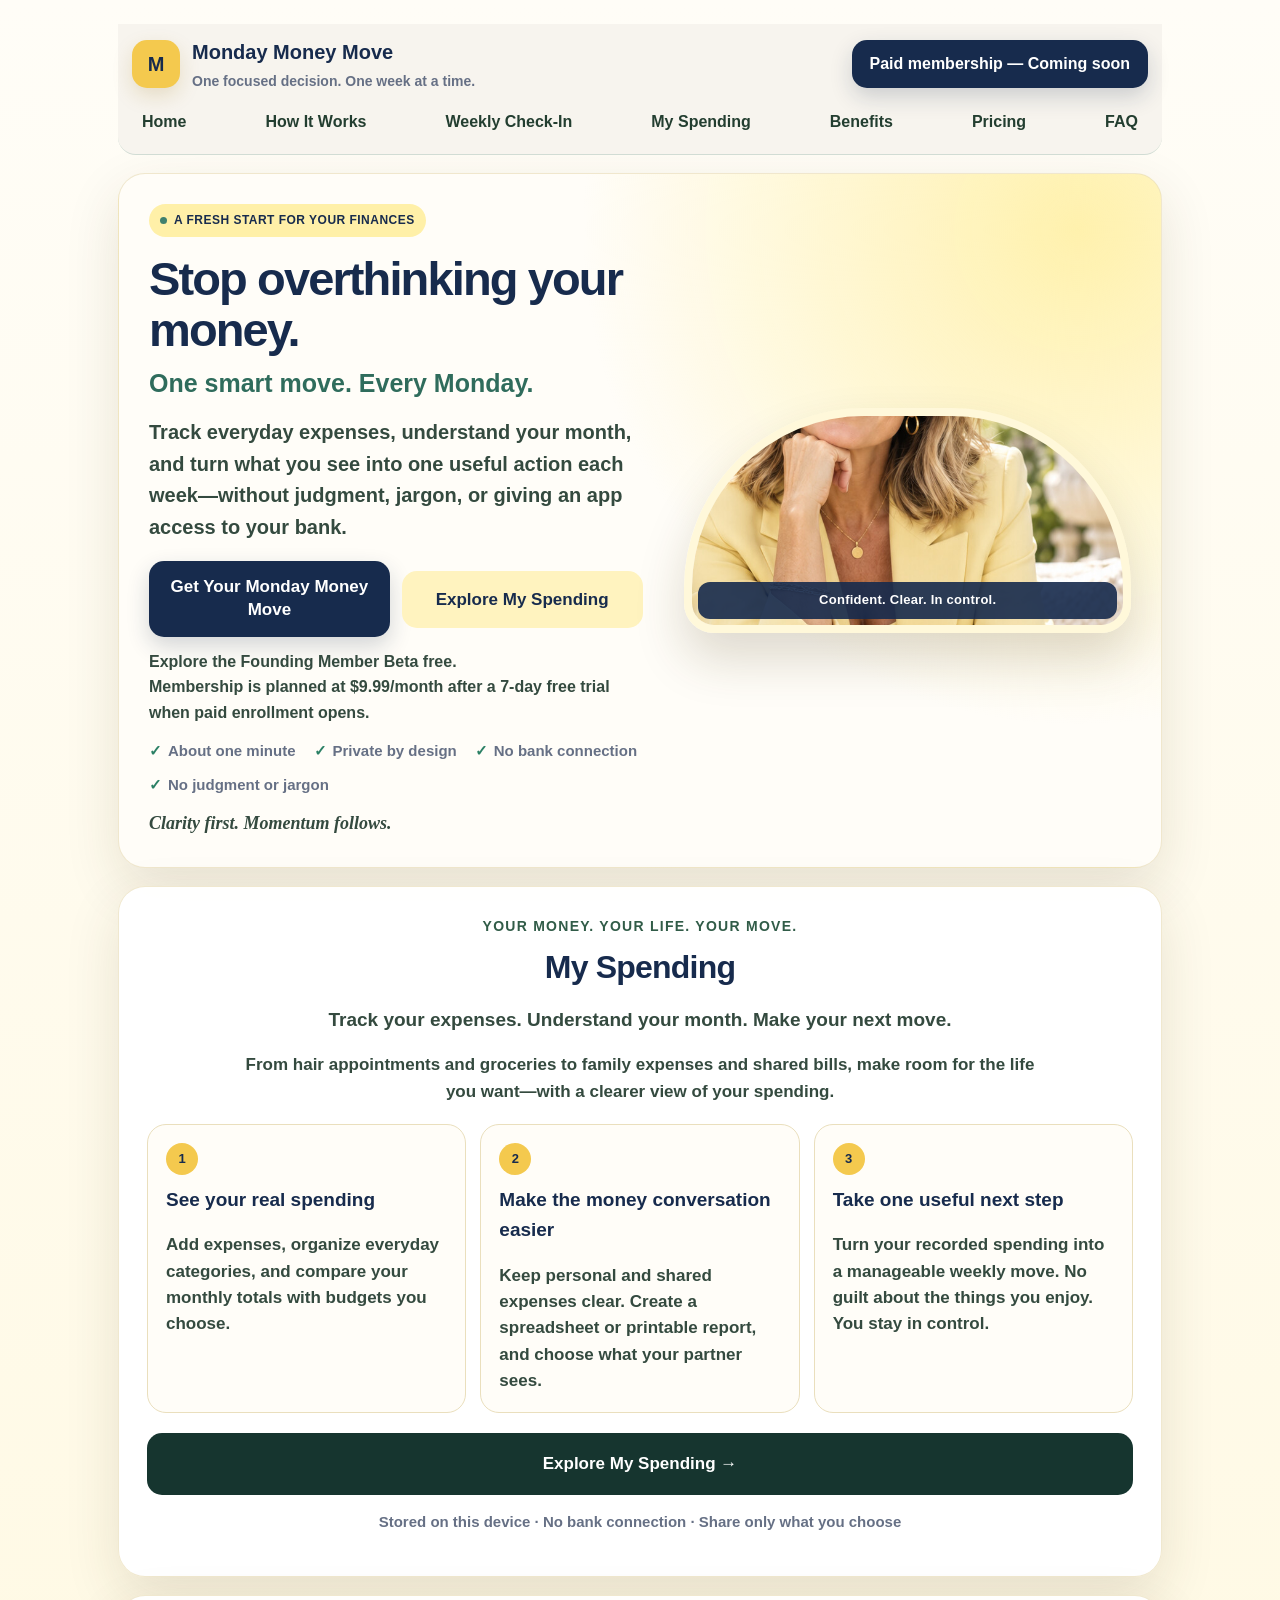
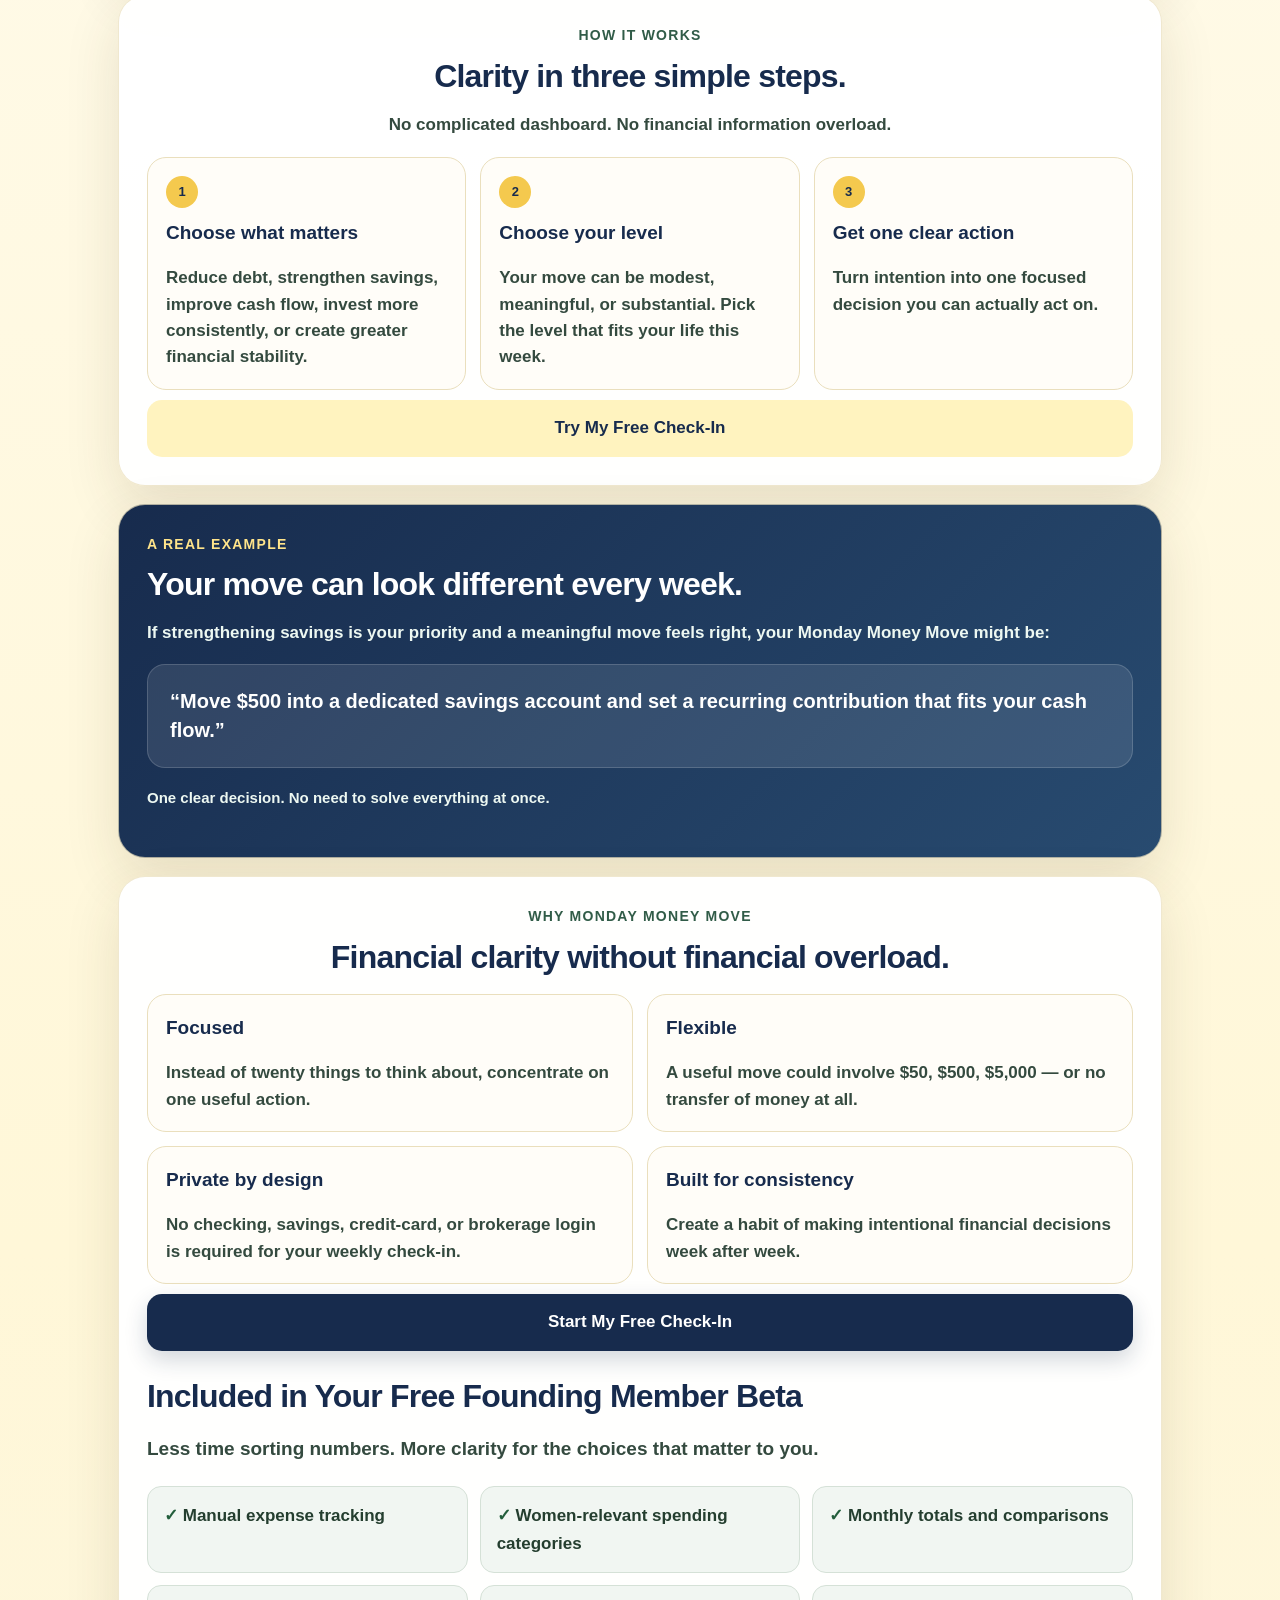
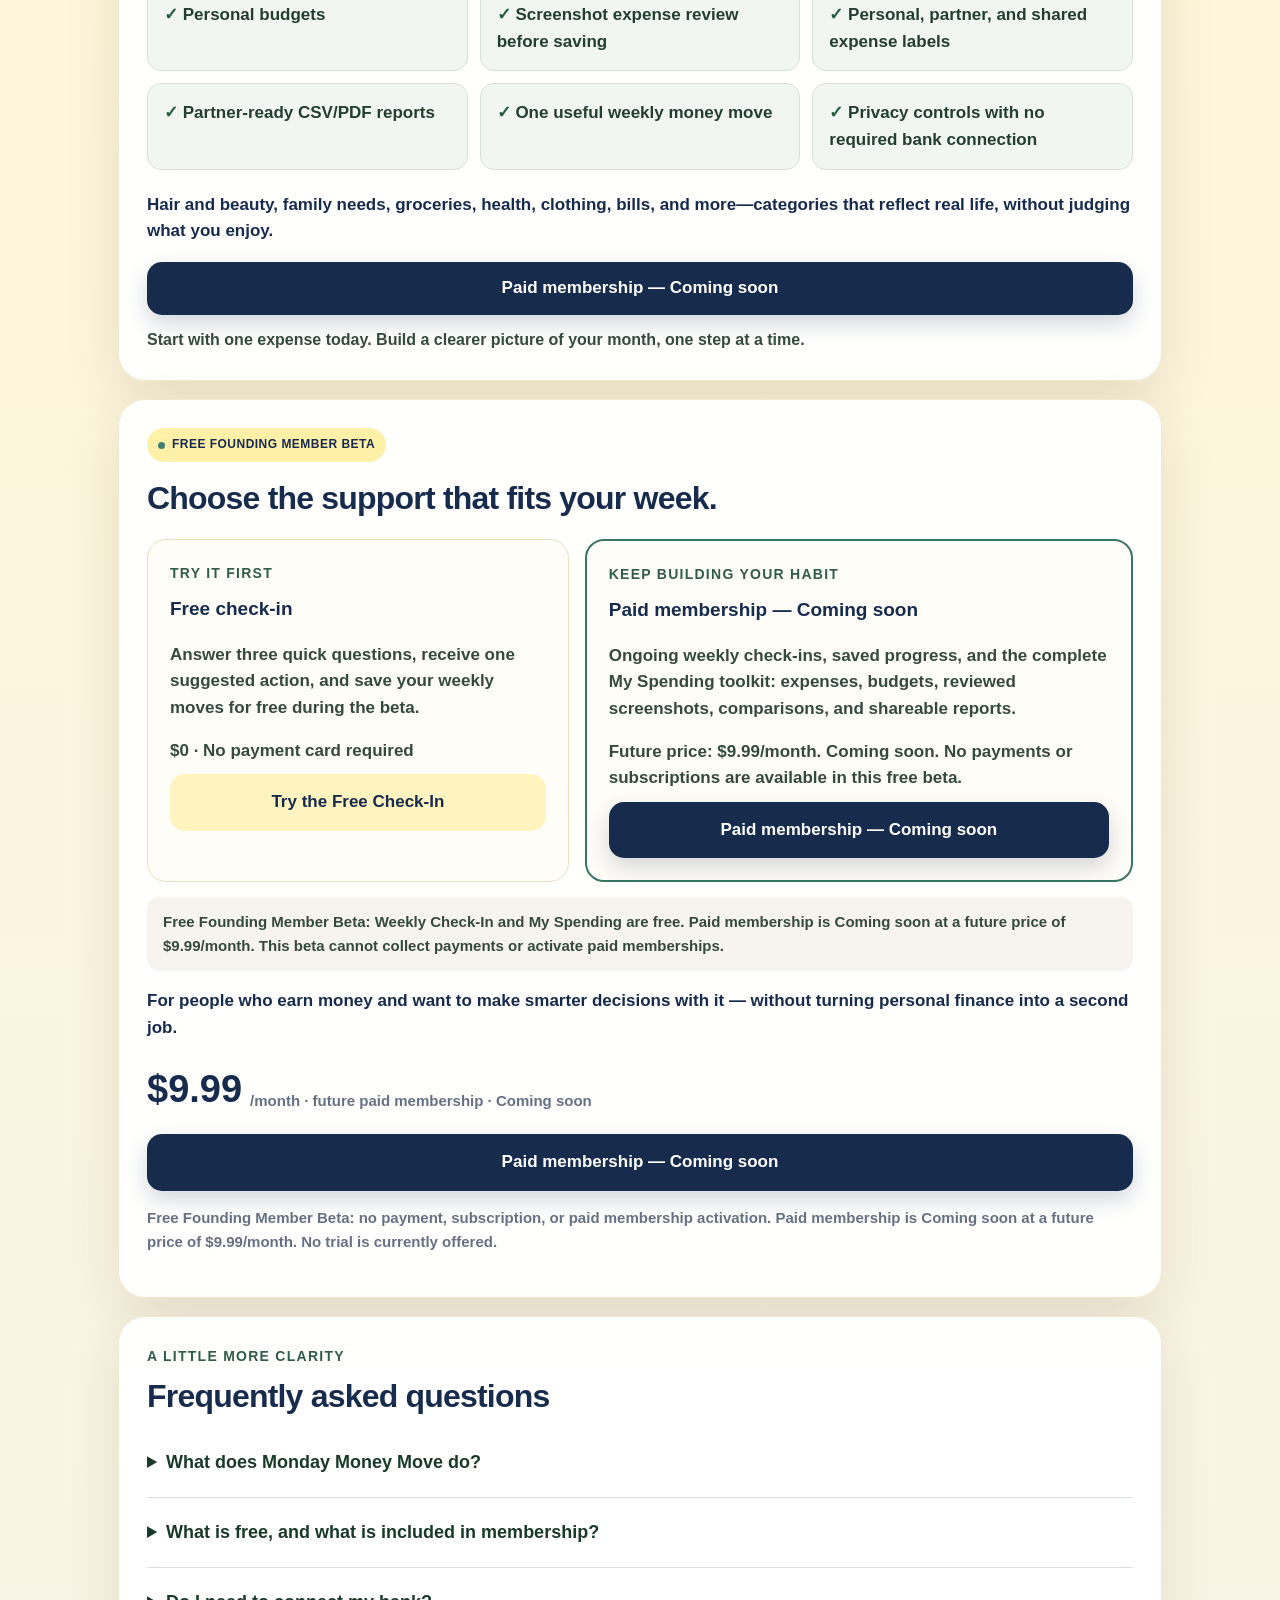
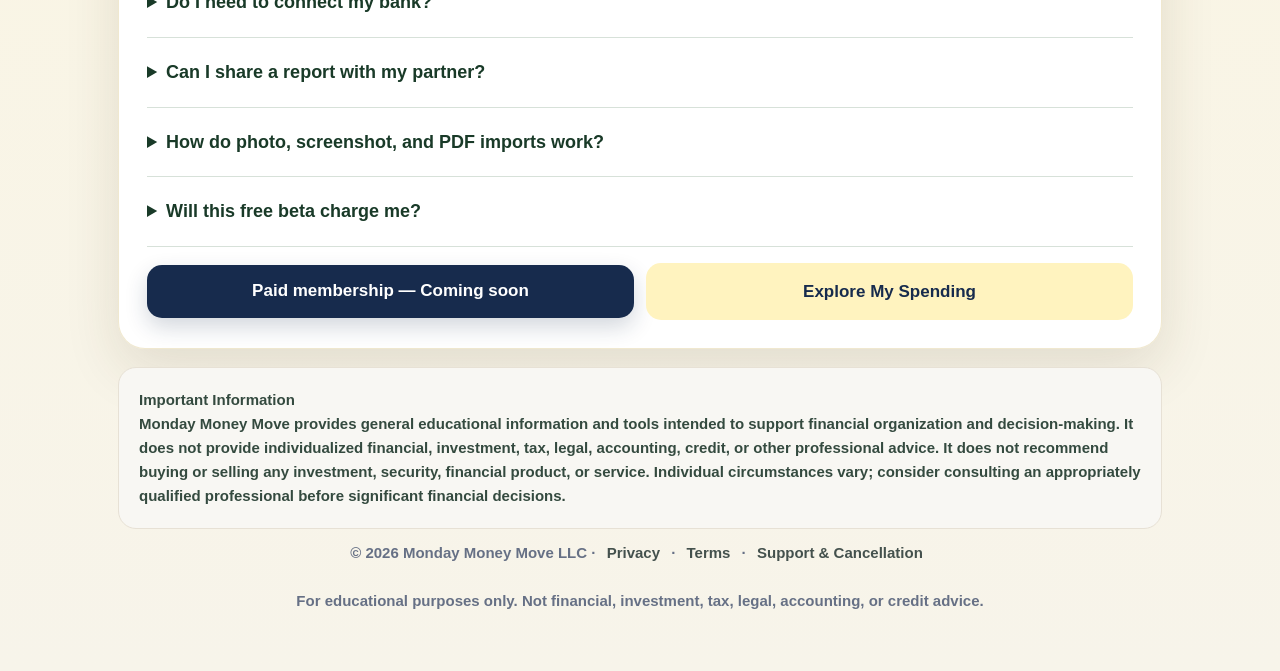
==== index.html @ 3c50a0a4 "Merge woman-led brand with spending toolkit" ====
<!DOCTYPE html>
<html lang="en">
<head>
<meta charset="UTF-8"><meta name="viewport" content="width=device-width,initial-scale=1,viewport-fit=cover"><meta name="theme-color" content="#f4c94e"><meta name="apple-mobile-web-app-capable" content="yes"><meta name="apple-mobile-web-app-title" content="Monday Money Move"><link rel="manifest" href="manifest.webmanifest"><title>Monday Money Move</title>
<style>
:root{--ink:#17211f;--muted:#66706d;--green:#16352f;--mid:#397562;--mint:#dff1e9;--cream:#f7f4ee;--line:#e3e7e4;--gold:#b79b67;--shadow:0 18px 55px rgba(27,48,42,.10)}*{box-sizing:border-box}html{scroll-behavior:smooth}body{font-family:-apple-system,BlinkMacSystemFont,"Segoe UI",Arial,sans-serif;background:linear-gradient(180deg,#faf8f3,#edf5f1);margin:0;color:var(--ink)}.app{max-width:940px;margin:auto;padding:24px 18px 46px}.brand{display:flex;justify-content:space-between;align-items:center;gap:14px;margin:2px 2px 22px}.brand-left{display:flex;align-items:center;gap:12px}.logo{width:48px;height:48px;border-radius:15px;background:var(--green);color:#fff;display:grid;place-items:center;font-weight:850;font-size:20px;box-shadow:0 8px 20px rgba(22,53,47,.2)}.brand strong{font-size:20px}.brand span{display:block;color:var(--muted);font-size:13px;margin-top:2px}.nav{display:flex;gap:18px}.nav a{color:#53615d;text-decoration:none;font-size:13px;font-weight:700}.card{background:rgba(255,255,255,.97);padding:32px;border-radius:27px;margin-bottom:17px;box-shadow:var(--shadow);border:1px solid rgba(255,255,255,.84)}.hero{padding:46px 40px;background:radial-gradient(circle at 96% 0%,var(--mint),transparent 42%),#fff}.hero-grid{display:grid;grid-template-columns:1.25fr .75fr;gap:30px;align-items:center}.badge{display:inline-flex;align-items:center;gap:7px;background:var(--mint);color:var(--green);border-radius:999px;padding:7px 11px;font-size:12px;font-weight:800;letter-spacing:.04em;margin-bottom:17px}.badge:before{content:"";width:7px;height:7px;border-radius:50%;background:#2b8065}h1{font-size:49px;line-height:1.03;letter-spacing:-.04em;margin:0 0 17px}h2{font-size:30px;line-height:1.16;letter-spacing:-.025em;margin:0 0 13px}h3{font-size:19px;margin:0 0 8px}p{line-height:1.58}.lead{font-size:19px;color:#394542;max-width:620px;margin-bottom:24px}.kicker{font-family:Georgia,serif;font-size:18px;font-style:italic;color:#6a655a;margin:12px 0 0}button{width:100%;padding:17px 20px;margin-top:10px;border:none;border-radius:15px;font-size:17px;font-weight:780;cursor:pointer}button:active{transform:scale(.985)}.main{background:var(--green);color:#fff;box-shadow:0 9px 22px rgba(22,53,47,.18)}.secondary{background:#edf3f0;color:var(--green)}.text-btn{background:transparent;color:var(--muted);font-size:14px;padding:10px}.trust{display:flex;flex-wrap:wrap;gap:13px 21px;margin-top:18px;color:var(--muted);font-size:13px}.trust span:before{content:"✓";color:#2b8065;font-weight:900;margin-right:6px}.hero-photo-wrap{margin:0;position:relative}.hero-photo{display:block;width:100%;aspect-ratio:3/2;object-fit:cover;object-position:center;border-radius:24px;box-shadow:0 24px 45px rgba(22,53,47,.20);border:6px solid rgba(255,255,255,.9)}.hero-photo-wrap:after{content:"One clear step together";position:absolute;left:14px;right:14px;bottom:14px;padding:10px 13px;border-radius:12px;background:rgba(22,53,47,.88);color:#fff;font-size:12px;font-weight:800;letter-spacing:.02em;text-align:center}.phone{background:#142d28;border-radius:30px;padding:9px;box-shadow:0 24px 45px rgba(22,53,47,.24);max-width:240px;margin:auto;transform:rotate(2deg)}.phone-screen{background:linear-gradient(180deg,#fbfaf6,#edf5f1);border-radius:23px;padding:20px 15px;min-height:350px}.mini-logo{width:38px;height:38px;background:var(--green);color:white;border-radius:12px;display:grid;place-items:center;font-weight:850;margin-bottom:18px}.mini-title{font-size:20px;font-weight:850;line-height:1.15;margin-bottom:8px}.mini-copy{font-size:12px;color:var(--muted);line-height:1.5}.mini-card{background:white;border-radius:14px;padding:12px;margin-top:14px;box-shadow:0 9px 24px rgba(27,48,42,.08);font-size:12px;font-weight:700;color:var(--green)}.section-title{text-align:center;max-width:650px;margin:0 auto 22px}.section-title p{color:var(--muted);margin-bottom:0}.grid3{display:grid;grid-template-columns:repeat(3,1fr);gap:14px}.grid2{display:grid;grid-template-columns:repeat(2,1fr);gap:14px}.info{background:#f7f8f5;border:1px solid var(--line);border-radius:19px;padding:20px}.num{width:32px;height:32px;border-radius:50%;background:var(--green);color:white;display:grid;place-items:center;font-size:13px;font-weight:850;margin-bottom:14px}.info p{font-size:14px;color:var(--muted);margin-bottom:0}.example{background:linear-gradient(135deg,#16352f,#2f6756);color:white}.example .eyebrow{color:#b9e1d2}.example-quote{background:rgba(255,255,255,.10);border:1px solid rgba(255,255,255,.16);padding:22px;border-radius:18px;font-size:20px;font-weight:760;line-height:1.45;margin-top:16px}.example small{color:#dce8e4}.eyebrow{font-size:13px;text-transform:uppercase;letter-spacing:.09em;color:#477565;font-weight:800;margin-bottom:10px}.progress{height:7px;background:#edf0ee;border-radius:99px;margin:0 0 24px;overflow:hidden}.progress span{display:block;height:100%;background:#4b9279;border-radius:99px;transition:width .25s}.choice{background:#f3f5f3;color:var(--ink);text-align:left;display:flex;justify-content:space-between;align-items:center;border:1px solid transparent}.choice:after{content:"→";font-size:20px;color:#56806f}.choice:hover{background:#ecf4f0;border-color:#d4e4dc}.hidden{display:none!important}.result-box{background:var(--cream);border-left:5px solid #4b9279;padding:21px;border-radius:16px;margin:17px 0}.result-box.done{border-color:#2b8065;background:#eaf6f0}.conversion{background:linear-gradient(180deg,#fff,#f5f8f6);border:1px solid #dbe6e0;border-radius:20px;padding:22px;margin-top:18px}.conversion h3{font-size:22px}.conversion ul{padding-left:20px;color:#47534f;line-height:1.7}.price-row{display:flex;align-items:flex-end;gap:8px;margin:14px 0 5px}.price{font-size:38px;font-weight:850}.period{font-size:15px;font-weight:650;color:var(--muted);padding-bottom:6px}.stats{display:grid;grid-template-columns:repeat(2,1fr);gap:12px;margin:18px 0}.stat{background:#f4f7f5;border:1px solid var(--line);border-radius:16px;padding:17px}.stat b{display:block;font-size:27px;color:var(--green)}.stat span,.small{font-size:13px;color:var(--muted)}.history-item{display:flex;gap:13px;padding:15px 0;border-top:1px solid var(--line)}.history-dot{width:27px;height:27px;flex:0 0 27px;border-radius:50%;display:grid;place-items:center;background:#edf0ee;color:#79817f;font-size:13px;font-weight:800}.history-dot.complete{background:var(--mint);color:var(--green)}.history-copy{font-size:14px;line-height:1.4}.history-copy small{display:block;color:var(--muted);margin-top:4px}.disclaimer{background:#f8f7f3;border:1px solid #e7e1d5;border-radius:18px;padding:20px;color:#5f625f;font-size:12px;line-height:1.6}.footer{text-align:center;color:var(--muted);font-size:12px;padding:12px}.footer a{color:#44514d;text-decoration:none;margin:0 7px}@media(max-width:700px){.app{padding:15px 12px 30px}.card,.hero{padding:24px;border-radius:22px}.hero-grid,.grid3,.grid2{grid-template-columns:1fr}.phone{max-width:215px;margin-top:10px}h1{font-size:38px}.lead{font-size:17px}.trust{display:block}.trust span{display:block;margin-top:7px}.nav{display:none}}
</style><link rel="stylesheet" href="readability.css?v=2"><link rel="stylesheet" href="woman-theme.css?v=1"></head>
<body><div class="app">
<header class="brand"><div class="brand-left"><div class="logo">M</div><div><strong>Monday Money Move</strong><span>One focused decision. One week at a time.</span></div></div><button id="menuToggle" class="menu-toggle" type="button" aria-controls="siteMenu" aria-expanded="false">Menu</button><button class="main nav-cta" onclick="join()">Paid membership — Coming soon</button><nav class="site-nav" id="siteMenu" aria-label="Main navigation"><a href="#home">Home</a><a href="#how">How It Works</a><a href="#quiz" id="weeklyCheckInLink">Weekly Check-In</a><a href="#spending-benefits">My Spending</a><a href="#why">Benefits</a><a href="#membership">Pricing</a><a href="#faq">FAQ</a></nav></header>
<section class="card hero" id="home"><div class="hero-grid"><div><div class="badge">A FRESH START FOR YOUR FINANCES</div><h1>Stop overthinking your money.</h1><p class="hero-promise">One smart move. Every Monday.</p><p class="lead">Track everyday expenses, understand your month, and turn what you see into one useful action each week—without judgment, jargon, or giving an app access to your bank.</p><div class="cta-row"><button class="main" onclick="startCheckIn()">Get Your Monday Money Move</button><a class="cta-link secondary" href="spending.html">Explore My Spending</a></div><p class="free-note"><strong>Explore the Founding Member Beta free.</strong><br>Membership is planned at $9.99/month after a 7-day free trial when paid enrollment opens.</p><div class="trust"><span>About one minute</span><span>Private by design</span><span>No bank connection</span><span>No judgment or jargon</span></div><p class="kicker">Clarity first. Momentum follows.</p></div><figure class="hero-photo-wrap"><img class="hero-photo" src="brand/monday-money-move-hero-woman.jpg?v=1" alt="A confident woman enjoying a calm Monday morning outdoors" width="700" height="1000" fetchpriority="high"></figure></div></section>
<section class="card" id="spending-benefits"><div class="section-title"><div class="eyebrow">Your money. Your life. Your move.</div><h2>My Spending</h2><p class="benefit-intro"><strong>Track your expenses. Understand your month. Make your next move.</strong></p><p>From hair appointments and groceries to family expenses and shared bills, make room for the life you want—with a clearer view of your spending.</p></div><div class="grid3"><div class="info"><div class="num">1</div><h3>See your real spending</h3><p>Add expenses, organize everyday categories, and compare your monthly totals with budgets you choose.</p></div><div class="info"><div class="num">2</div><h3>Make the money conversation easier</h3><p>Keep personal and shared expenses clear. Create a spreadsheet or printable report, and choose what your partner sees.</p></div><div class="info"><div class="num">3</div><h3>Take one useful next step</h3><p>Turn your recorded spending into a manageable weekly move. No guilt about the things you enjoy. You stay in control.</p></div></div><a href="spending.html" style="display:block;text-align:center;background:#16352f;color:white;padding:17px 20px;border-radius:15px;font-size:17px;font-weight:780;text-decoration:none;margin-top:20px">Explore My Spending →</a><p class="small" style="text-align:center">Stored on this device · No bank connection · Share only what you choose</p></section>
<section class="card" id="how"><div class="section-title"><div class="eyebrow">How it works</div><h2>Clarity in three simple steps.</h2><p>No complicated dashboard. No financial information overload.</p></div><div class="grid3"><div class="info"><div class="num">1</div><h3>Choose what matters</h3><p>Reduce debt, strengthen savings, improve cash flow, invest more consistently, or create greater financial stability.</p></div><div class="info"><div class="num">2</div><h3>Choose your level</h3><p>Your move can be modest, meaningful, or substantial. Pick the level that fits your life this week.</p></div><div class="info"><div class="num">3</div><h3>Get one clear action</h3><p>Turn intention into one focused decision you can actually act on.</p></div></div><button class="secondary" onclick="startCheckIn()">Try My Free Check-In</button></section>
<section class="card example"><div class="eyebrow">A real example</div><h2>Your move can look different every week.</h2><p>If strengthening savings is your priority and a meaningful move feels right, your Monday Money Move might be:</p><div class="example-quote">“Move $500 into a dedicated savings account and set a recurring contribution that fits your cash flow.”</div><p><small>One clear decision. No need to solve everything at once.</small></p></section>
<section class="card" id="why"><div class="section-title"><div class="eyebrow">Why Monday Money Move</div><h2>Financial clarity without financial overload.</h2></div><div class="grid2"><div class="info"><h3>Focused</h3><p>Instead of twenty things to think about, concentrate on one useful action.</p></div><div class="info"><h3>Flexible</h3><p>A useful move could involve $50, $500, $5,000 — or no transfer of money at all.</p></div><div class="info"><h3>Private by design</h3><p>No checking, savings, credit-card, or brokerage login is required for your weekly check-in.</p></div><div class="info"><h3>Built for consistency</h3><p>Create a habit of making intentional financial decisions week after week.</p></div></div><button class="main" onclick="startCheckIn()">Start My Free Check-In</button><h2 style="margin-top:26px">Included in Your Free Founding Member Beta</h2><p class="benefit-intro">Less time sorting numbers. More clarity for the choices that matter to you.</p><ul class="feature-list"><li>Manual expense tracking</li><li>Women-relevant spending categories</li><li>Monthly totals and comparisons</li><li>Personal budgets</li><li>Screenshot expense review before saving</li><li>Personal, partner, and shared expense labels</li><li>Partner-ready CSV/PDF reports</li><li>One useful weekly money move</li><li>Privacy controls with no required bank connection</li></ul><p>Hair and beauty, family needs, groceries, health, clothing, bills, and more—categories that reflect real life, without judging what you enjoy.</p><div class="cta-row"><button class="main" onclick="join()">Paid membership — Coming soon</button></div><p class="free-note">Start with one expense today. Build a clearer picture of your month, one step at a time.</p></section>
<section id="activeMove" class="card hidden"><div class="eyebrow">This week’s move</div><h2 id="activeTitle">Your next step</h2><div class="result-box" id="activeBox"><p id="activeText" style="margin:0;font-size:18px;font-weight:680"></p></div><button class="main" id="completeButton" onclick="markComplete()">Mark This Move Complete</button><button class="text-btn" onclick="startCheckIn()">Choose a Different Move</button></section>
<section id="quiz" class="card hidden"><div class="progress"><span id="progressBar" style="width:33%"></span></div><div class="eyebrow" id="stepLabel">Step 1 of 3</div><div id="stepGoal"><h2>What would make the biggest difference right now?</h2><button class="choice" onclick="chooseGoal('debt')">Reduce high-interest debt</button><button class="choice" onclick="chooseGoal('save')">Strengthen my savings</button><button class="choice" onclick="chooseGoal('spend')">Improve my cash flow</button><button class="choice" onclick="chooseGoal('invest')">Invest more consistently</button></div><div id="stepPace" class="hidden"><h2>What level of move feels right this week?</h2><button class="choice" onclick="choosePace('small')">A simple move — up to $100</button><button class="choice" onclick="choosePace('medium')">A meaningful move — $100–$500</button><button class="choice" onclick="choosePace('large')">A stronger move — $500–$2,500</button><button class="choice" onclick="choosePace('xlarge')">A significant move — $2,500+</button></div><div id="stepStyle" class="hidden"><h2>What kind of action would help most?</h2><button class="choice" onclick="finishCheckIn('automatic')">Set it up automatically</button><button class="choice" onclick="finishCheckIn('once')">Take one action today</button><button class="choice" onclick="finishCheckIn('review')">Review and make a decision</button></div></section>
<section id="result" class="card hidden"><div class="eyebrow">Your Monday Money Move</div><h2>One focused action for this week</h2><div class="result-box"><p id="move" style="margin:0;font-size:18px;font-weight:680"></p></div><button class="secondary" onclick="saveMove()">Save My Move</button><div class="conversion"><div class="badge">CONTINUE EVERY MONDAY</div><h3>Keep your momentum going.</h3><p>Paid membership — Coming soon to save your weekly moves, track progress, and return for a fresh focused check-in each week.</p><ul><li>Weekly Monday Money Move check-ins</li><li>Saved move history and progress</li><li>Founding Member access as new features are added</li></ul><div class="price-row"><span class="price">$9.99</span><span class="period">/month · future paid membership · Coming soon</span></div><button class="main" onclick="join()">Paid membership — Coming soon</button><p class="small">Free Founding Member Beta: no payment, subscription, or paid membership activation. Paid membership is Coming soon at a future price of $9.99/month. No trial is currently offered.</p></div><p class="small">Your choices and progress stay on this device.</p></section>
<section id="progressCard" class="card"><div class="eyebrow">Your progress</div><h2>Smart moves build momentum</h2><div class="stats"><div class="stat"><b id="completedCount">0</b><span>moves completed</span></div><div class="stat"><b id="weekCount">0</b><span>weekly moves saved</span></div></div><div id="history"><p class="small">Your completed moves will appear here.</p></div></section>
<section class="card" id="membership"><div class="badge">FREE FOUNDING MEMBER BETA</div><h2>Choose the support that fits your week.</h2><div class="compare-grid"><div class="info"><div class="eyebrow">Try it first</div><h3>Free check-in</h3><p>Answer three quick questions, receive one suggested action, and save your weekly moves for free during the beta.</p><p><strong>$0 · No payment card required</strong></p><button class="secondary" onclick="startFreeCheckIn()">Try the Free Check-In</button></div><div class="info paid-plan"><div class="eyebrow">Keep building your habit</div><h3>Paid membership — Coming soon</h3><p>Ongoing weekly check-ins, saved progress, and the complete My Spending toolkit: expenses, budgets, reviewed screenshots, comparisons, and shareable reports.</p><p><strong>Future price: $9.99/month.</strong> Coming soon. No payments or subscriptions are available in this free beta.</p><button class="main" onclick="join()">Paid membership — Coming soon</button></div></div><p class="plan-note">Free Founding Member Beta: Weekly Check-In and My Spending are free. Paid membership is Coming soon at a future price of $9.99/month. This beta cannot collect payments or activate paid memberships.</p><p>For people who earn money and want to make smarter decisions with it — without turning personal finance into a second job.</p><div class="price-row"><span class="price">$9.99</span><span class="period">/month · future paid membership · Coming soon</span></div><button class="main" onclick="join()">Paid membership — Coming soon</button><p class="small" id="membershipStatus">Free Founding Member Beta: no payment, subscription, or paid membership activation. Paid membership is Coming soon at a future price of $9.99/month. No trial is currently offered.</p></section>
<section class="card" id="faq"><div class="eyebrow">A little more clarity</div><h2>Frequently asked questions</h2><details class="faq-item"><summary>What does Monday Money Move do?</summary><p>It helps you organize recorded expenses, see monthly totals, choose budgets, and focus on one useful money move each week.</p></details><details class="faq-item"><summary>What is free, and what is included in membership?</summary><p>The free Founding Member Beta includes weekly check-ins, saved moves, and all My Spending tools. Paid membership is Coming soon at a future price of $9.99/month. No payment card or subscription is required for this beta.</p></details><details class="faq-item"><summary>Do I need to connect my bank?</summary><p>No. Enter expenses yourself or review a transaction screenshot before saving. Records stay in this browser on this device. Choose which expenses and details to include in an exported report.</p></details><details class="faq-item"><summary>Can I share a report with my partner?</summary><p>Yes. Label expenses Mine, Partner’s, or Shared. Select a summary or detailed report, then download a CSV spreadsheet or use Print / Save as PDF. Nothing is sent to your partner automatically.</p></details><details class="faq-item"><summary>How do photo, screenshot, and PDF imports work?</summary><p>Import a JPG, PNG, or HEIC photo or screenshot, or a PDF of your transaction list, with personal and card details hidden. Files can be up to 20 MB, and PDFs can contain up to 20 pages. Files are processed locally in your browser on your device, not uploaded to a cloud service. Review and correct detected transactions before selecting Approve and Save; unclear lines and credits are not imported automatically.</p></details><details class="faq-item"><summary>Will this free beta charge me?</summary><p>No. The free Founding Member Beta cannot collect payments, start subscriptions, or activate paid memberships. Paid membership is Coming soon at a future price of $9.99/month. There is no paid trial to cancel in this beta.</p></details><div class="cta-row"><button class="main" onclick="join()">Paid membership — Coming soon</button><a class="cta-link secondary" href="spending.html">Explore My Spending</a></div></section>
<section class="disclaimer"><strong>Important Information</strong><br>Monday Money Move provides general educational information and tools intended to support financial organization and decision-making. It does not provide individualized financial, investment, tax, legal, accounting, credit, or other professional advice. It does not recommend buying or selling any investment, security, financial product, or service. Individual circumstances vary; consider consulting an appropriately qualified professional before significant financial decisions.</section>
<footer class="footer">© 2026 Monday Money Move LLC · <a href="privacy.html">Privacy</a> · <a href="terms.html">Terms</a> · <a href="support.html">Support &amp; Cancellation</a><br><br>For educational purposes only. Not financial, investment, tax, legal, accounting, or credit advice.</footer>
</div>
<script>
let selections={goal:'',pace:'',style:''};
const moveLibrary={debt:{small:{automatic:'Schedule an extra payment of up to $100 toward your highest-interest balance.',once:'Make one additional payment of up to $100 toward your highest-interest balance.',review:'List your balances by interest rate and identify the one that deserves priority first.'},medium:{automatic:'Schedule an additional payment between $100 and $500 toward your highest-interest balance.',once:'Make an extra payment between $100 and $500 toward your highest-interest balance.',review:'Review your payoff timeline and choose a meaningful extra payment between $100 and $500.'},large:{automatic:'Increase your scheduled debt payment by an amount between $500 and $2,500 that fits your cash flow.',once:'Direct $500–$2,500 toward your highest-interest balance if that amount fits your financial plan.',review:'Compare payoff dates using an additional $500–$2,500 payment, then choose the amount that fits your priorities.'},xlarge:{automatic:'Schedule a significant principal payment of $2,500+ only after confirming it fits your liquidity needs.',once:'Consider directing $2,500+ toward high-interest debt after reviewing cash reserves and near-term obligations.',review:'Review liquidity, interest rates, taxes, and upcoming obligations before making a debt payment of $2,500 or more.'}},save:{small:{automatic:'Set an automatic savings transfer of up to $100 after your next payday.',once:'Move up to $100 into a dedicated savings account today.',review:'Choose a repeatable savings amount up to $100 that feels easy to maintain.'},medium:{automatic:'Set an automatic savings transfer between $100 and $500 on payday.',once:'Move $100–$500 into a dedicated savings or emergency reserve.',review:'Review your cash flow and choose a repeatable $100–$500 savings contribution.'},large:{automatic:'Schedule a recurring savings contribution between $500 and $2,500 that fits your monthly cash flow.',once:'Move $500–$2,500 into the savings goal that matters most right now.',review:'Set a clear savings target and decide how a $500–$2,500 contribution fits your broader plan.'},xlarge:{automatic:'Create a planned transfer of $2,500+ only after confirming your near-term liquidity needs.',once:'Allocate $2,500+ toward an important cash reserve or savings goal after reviewing upcoming obligations.',review:'Review liquidity, taxes, major purchases, and emergency reserves before moving $2,500 or more.'}},spend:{small:{automatic:'Set one spending alert or limit that protects up to $100 this week.',once:'Skip or renegotiate one discretionary expense worth up to $100.',review:'Review one recurring charge or spending category and decide whether it still deserves your money.'},medium:{automatic:'Set a spending limit that redirects $100–$500 toward a higher priority.',once:'Cancel, renegotiate, or postpone one expense worth $100–$500.',review:'Review your largest discretionary categories and identify $100–$500 you would rather direct elsewhere.'},large:{automatic:'Automate bills, savings, and investing first so $500–$2,500 stays aligned with your priorities.',once:'Pause one planned $500–$2,500 purchase for 72 hours before deciding.',review:'Review your three largest nonessential expenses and decide whether one should be reduced, delayed, or eliminated.'},xlarge:{automatic:'Create a rule for significant purchases so $2,500+ decisions include a deliberate review period.',once:'Pause a planned purchase of $2,500+ until you have compared it with your other financial priorities.',review:'Review the opportunity cost, cash-flow impact, and alternatives before committing $2,500 or more to a discretionary purchase.'}},invest:{small:{automatic:'Schedule a recurring investment contribution of up to $100 on a cadence that fits your budget.',once:'Make one planned investment contribution of up to $100 without trying to time the market.',review:'Review your allocation and choose a consistent contribution up to $100.'},medium:{automatic:'Schedule a recurring investment contribution between $100 and $500.',once:'Invest a planned $100–$500 amount according to your existing strategy.',review:'Review diversification, fees, and risk before setting your next $100–$500 contribution.'},large:{automatic:'Schedule a recurring investment contribution between $500 and $2,500 that fits your long-term plan.',once:'Invest a planned $500–$2,500 amount in line with your existing allocation and risk tolerance.',review:'Review diversification, liquidity, fees, and risk before committing $500–$2,500.'},xlarge:{automatic:'Plan a $2,500+ investment contribution only within a broader allocation and liquidity strategy.',once:'Before investing $2,500+, confirm the amount fits your cash reserves, time horizon, diversification, and risk tolerance.',review:'Review allocation, concentration, taxes, liquidity, fees, and risk before making an investment decision of $2,500 or more.'}}};
function isMember(){return false}function activateMembership(){}function startCheckIn(options={}){const d=getData();selections={goal:'',pace:'',style:''};showOnlyStep('stepGoal',1);document.getElementById('quiz').classList.remove('hidden');document.getElementById('result').classList.add('hidden');document.getElementById('quiz').scrollIntoView({behavior:'smooth'})}function startFreeCheckIn(){startCheckIn({free:true})}function showOnlyStep(id,n){['stepGoal','stepPace','stepStyle'].forEach(x=>document.getElementById(x).classList.toggle('hidden',x!==id));document.getElementById('stepLabel').innerText='Step '+n+' of 3';document.getElementById('progressBar').style.width=(n*33.34)+'%'}function chooseGoal(v){selections.goal=v;showOnlyStep('stepPace',2)}function choosePace(v){selections.pace=v;showOnlyStep('stepStyle',3)}function finishCheckIn(v){selections.style=v;document.getElementById('move').innerText=moveLibrary[selections.goal][selections.pace][v];document.getElementById('quiz').classList.add('hidden');document.getElementById('result').classList.remove('hidden');document.getElementById('result').scrollIntoView({behavior:'smooth'})}function getData(){try{return JSON.parse(localStorage.getItem('mmmData'))||{current:null,history:[]}}catch(e){return{current:null,history:[]}}}function setData(d){localStorage.setItem('mmmData',JSON.stringify(d));render()}function saveMove(){const d=getData();const item={id:Date.now(),date:new Date().toLocaleDateString(),text:moveLibrary[selections.goal][selections.pace][selections.style],complete:false};d.current=item;d.history.unshift(item);setData(d);document.getElementById('result').classList.add('hidden');document.getElementById('activeMove').scrollIntoView({behavior:'smooth'})}function markComplete(){const d=getData();if(!d.current)return;d.current.complete=true;const i=d.history.findIndex(x=>x.id===d.current.id);if(i>-1)d.history[i].complete=true;setData(d)}function render(){const d=getData(),a=d.current,member=isMember();document.querySelectorAll('button[onclick="join()"]') .forEach(b=>{b.disabled=false;b.innerText='Paid membership — Coming soon'});const conversion=document.querySelector('.conversion');if(conversion)conversion.classList.toggle('hidden',member);const badge=document.getElementById('membership').querySelector('.badge');badge.innerText='FREE FOUNDING MEMBER BETA';const status=document.getElementById('membershipStatus');if(status&&member)status.innerText='Your Founding Member access is active on this device.';document.getElementById('activeMove').classList.toggle('hidden',!a);if(a){document.getElementById('activeText').innerText=a.text;document.getElementById('activeTitle').innerText=a.complete?'Completed this week':'Your next step';document.getElementById('activeBox').classList.toggle('done',a.complete);document.getElementById('completeButton').classList.toggle('hidden',a.complete);document.getElementById('startButton').innerText='Do a New Weekly Check-In'}document.getElementById('completedCount').innerText=d.history.filter(x=>x.complete).length;document.getElementById('weekCount').innerText=d.history.length;const h=document.getElementById('history');if(!d.history.length){h.innerHTML='<p class="small">Your completed moves will appear here.</p>'}else{h.innerHTML=d.history.map(x=>'<div class="history-item"><div class="history-dot '+(x.complete?'complete':'')+'">'+(x.complete?'✓':'•')+'</div><div class="history-copy">'+x.text+'<small>'+x.date+' · '+(x.complete?'Completed':'In progress')+'</small></div></div>').join('')}}function join(){document.getElementById('previewSignup').showModal()}activateMembership();render();if('serviceWorker' in navigator){window.addEventListener('load',()=>navigator.serviceWorker.register('./service-worker.js'))}
</script><dialog id="previewSignup" aria-labelledby="previewSignupTitle"><h2 id="previewSignupTitle">Paid membership — Coming soon</h2><p>Future price: $9.99/month. Paid membership is Coming soon.</p><p>You’re using the free Founding Member Beta. Weekly Check-In and My Spending are free. No subscription will start, no payment will be taken, and no paid membership will be activated.</p><a class="cta-link" href="spending.html">Explore My Spending</a><button id="closePreviewSignup" class="secondary">Keep browsing</button></dialog><script src="conversion-preview.js?v=free-beta-1" defer></script></body></html>
---- readability.css ----
/* Shared readability refinements. Existing colors, assets and page functions remain. */
:root{--muted:#3d5048;--ink:#172b23}body{font-size:17px;font-weight:550;line-height:1.6}p,li{font-weight:550}h1,h2,h3{font-weight:850}a{font-weight:750}button,.button{font-weight:800;line-height:1.35}button,a,input,select,summary{touch-action:manipulation}a:focus-visible,button:focus-visible,summary:focus-visible{outline:3px solid #8b682c;outline-offset:4px}.small,small,.meta,.trust,.footer,.disclaimer,.history-copy,.stat span{font-size:15px;font-weight:550}.info p,.section-title p,.lead,.conversion p,.conversion li,.muted,.kicker{color:#344a3f;font-weight:600}.info p{font-size:17px;line-height:1.55}.eyebrow{color:#315c48;font-size:14px}.example p,.example small,.move p,.move small{color:#edf8f2}.disclaimer{color:#344a3f}.wrap p,.wrap li{color:#304639;font-size:17px;font-weight:550}.app{max-width:1120px}.card{padding:28px;margin-bottom:18px}.hero{padding:30px}.hero-grid{grid-template-columns:1.25fr .85fr;gap:24px}.hero-photo{height:225px;aspect-ratio:auto;object-fit:cover}.hero-photo-wrap:after{font-size:13px;padding:8px}.lead{font-size:20px;margin:12px 0 18px}h1{font-size:clamp(34px,4vw,47px);line-height:1.08}h2{font-size:clamp(26px,3vw,32px);line-height:1.2}.section-title{max-width:800px;margin-bottom:18px}.brand{position:sticky;top:0;z-index:10;display:grid;grid-template-columns:1fr auto;gap:10px 18px;background:#f7f4eef5;backdrop-filter:blur(12px);padding:12px 14px;margin:0 0 18px;border-bottom:1px solid #d1dcd4;border-radius:0 0 18px 18px}.brand-left{min-width:0}.logo{flex-shrink:0}.brand strong{font-size:20px}.brand span{font-size:14px;color:#344a3f}.site-nav{grid-column:1/-1;display:flex;justify-content:space-between;gap:10px}.site-nav a{color:#233e30;text-decoration:none;font-size:16px;font-weight:750;padding:7px 10px;border-radius:8px}.site-nav a:hover{background:#dff1e9}.brand .nav-cta{width:auto;margin:0;padding:13px 18px;font-size:16px;white-space:nowrap}.menu-toggle{display:none}.cta-row{display:flex;gap:12px;flex-wrap:wrap;align-items:center;margin-top:16px}.cta-row button,.cta-row .cta-link{width:auto;margin:0;flex:1;padding:15px 18px;text-align:center}.cta-link{display:inline-block;text-decoration:none;color:white;background:#16352f;border-radius:14px;font-weight:800;min-height:48px}.compare-grid{display:grid;grid-template-columns:1fr 1.3fr;gap:16px;margin-top:22px}.compare-grid .info{padding:22px}.paid-plan{border:2px solid #397562;background:#f1f7f2}.feature-list{display:grid;grid-template-columns:repeat(3,1fr);gap:12px;list-style:none;padding:0;margin:22px 0}.feature-list li{padding:15px 16px;background:#f1f6f2;border:1px solid #d5e1d7;border-radius:14px;color:#243e2f;font-size:17px;font-weight:700}.feature-list li:before{content:'✓ ';color:#235e3c;font-weight:900}.free-note{margin:12px 0 0;color:#344a3f;font-size:16px;font-weight:600}.plan-note{padding:13px 16px;background:#f7f4ee;border-radius:12px;color:#344a3f;font-size:15px}.faq-item{border-bottom:1px solid #d7e1d9;padding:13px 0}.faq-item summary{font-size:18px;font-weight:800;cursor:pointer;color:#193a28;padding:7px 0}.faq-item p{margin:10px 0 4px;color:#344a3f}.benefit-intro{font-size:19px;color:#344a3f}section[id]{scroll-margin-top:155px}dialog{border:1px solid #cbd9cf;border-radius:24px;max-width:480px;padding:28px;color:#172b23;background:#f7f4ee}dialog::backdrop{background:#142d2877}dialog p{font-size:17px}dialog button{width:auto}.trust{gap:10px 18px;margin-top:14px}.info{padding:18px}.info .num{margin-bottom:10px}@media(max-width:760px){.app{padding:0 12px 28px}.brand{padding:12px 10px;gap:10px;grid-template-columns:1fr auto}.brand strong{font-size:16px}.brand span{font-size:12px}.brand .logo{width:40px;height:40px;font-size:20px}.brand .nav-cta{grid-column:1/-1;width:100%;font-size:16px;padding:12px}.menu-toggle{display:block;width:auto;margin:0;padding:10px 13px;background:#dff1e9;color:#16352f;font-size:16px}.site-nav{display:none;grid-template-columns:1fr 1fr;gap:4px}.site-nav.is-open{display:grid}.site-nav a{padding:10px;font-size:16px}.card,.hero{padding:22px}.hero-grid{grid-template-columns:1fr;gap:18px}.hero-photo{height:180px}.hero-photo-wrap{max-width:480px;width:100%;margin:auto}.hero h1{font-size:35px}.lead{font-size:18px}.grid3,.grid2,.compare-grid{grid-template-columns:1fr}.feature-list{grid-template-columns:1fr 1fr;gap:9px}.feature-list li{font-size:16px;padding:12px}.cta-row{flex-direction:column;align-items:stretch}.cta-row button,.cta-row .cta-link{width:100%}.trust{display:flex}.trust span{margin:0}.small,small,.disclaimer,.footer{font-size:14px}.info p{font-size:17px}section[id]{scroll-margin-top:150px}}@media(max-width:390px){.feature-list{grid-template-columns:1fr}.brand span{max-width:200px}.brand strong{font-size:15px}.hero h1{font-size:32px}}@media(prefers-reduced-motion:reduce){html{scroll-behavior:auto!important}}@media print{.brand{position:static}.menu-toggle,.nav-cta{display:none}}
---- woman-theme.css ----
:root{
  --ink:#172b4d;
  --muted:#667085;
  --green:#214f43;
  --mid:#2f6c5c;
  --mint:#e8f1e9;
  --cream:#fffaf0;
  --line:#eadfbd;
  --gold:#f4c94e;
  --shadow:0 20px 55px rgba(67,53,19,.12)
}
body{background:linear-gradient(180deg,#fffdf7 0,#fff7d8 52%,#f7f4ea 100%)}
.app{max-width:1080px}
.logo{background:#f4c94e;color:#172b4d;box-shadow:0 8px 20px rgba(150,112,13,.18)}
.brand span{color:#667085}
.card{border-color:rgba(234,223,189,.72)}
.hero{background:radial-gradient(circle at 92% 8%,#fff1ad,transparent 43%),#fffdf8;overflow:hidden}
.hero-grid{grid-template-columns:1.05fr .95fr;gap:42px}
.badge{background:#fff0a8;color:#172b4d}
.badge:before{background:#3f806e}
h1,h2,h3,.brand strong{color:#172b4d}
.hero-promise{font-size:25px;line-height:1.25;font-weight:800;color:#2f6c5c;margin:-5px 0 18px}
.main{background:#172b4d;box-shadow:0 9px 22px rgba(23,43,77,.19)}
.secondary{background:#fff3bf;color:#172b4d}
.hero-photo{aspect-ratio:7/10;border-radius:180px 180px 30px 30px;border:8px solid #fff8da;object-position:center;box-shadow:0 26px 50px rgba(72,57,17,.18)}
.hero-photo-wrap:after{content:"Confident. Clear. In control.";background:rgba(23,43,77,.9)}
.info{background:#fffdf8}
.num{background:#f4c94e;color:#172b4d}
.example{background:linear-gradient(135deg,#172b4d,#284b70)}
.example h2{color:#fff}
.example .eyebrow{color:#ffe48a}
.result-box{border-left-color:#f4c94e;background:#fff8d9}
.price{color:#172b4d}
.cta-link{display:inline-flex;align-items:center;justify-content:center;padding:17px 20px;border-radius:15px;font-size:17px;font-weight:780;text-decoration:none}
@media(max-width:700px){.hero-grid{gap:22px}.hero-photo{max-height:590px}.hero-promise{font-size:21px}}
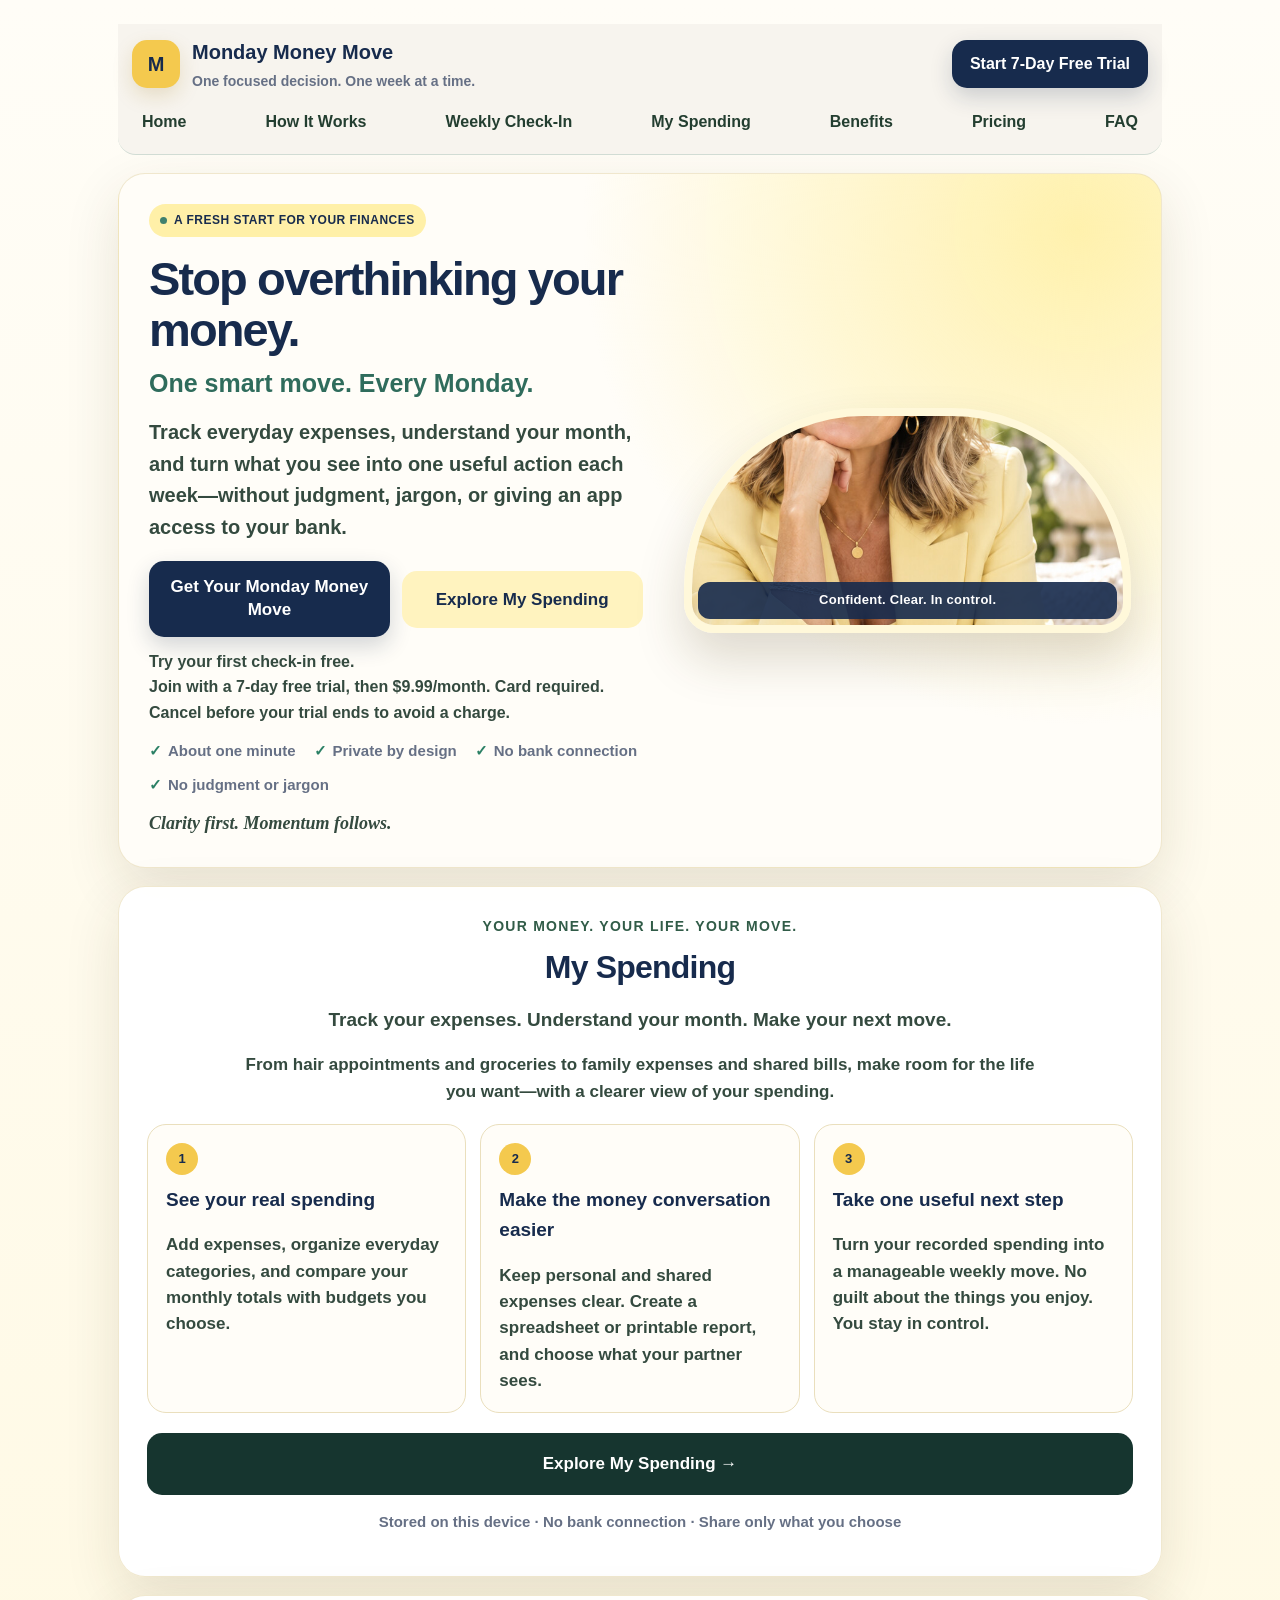
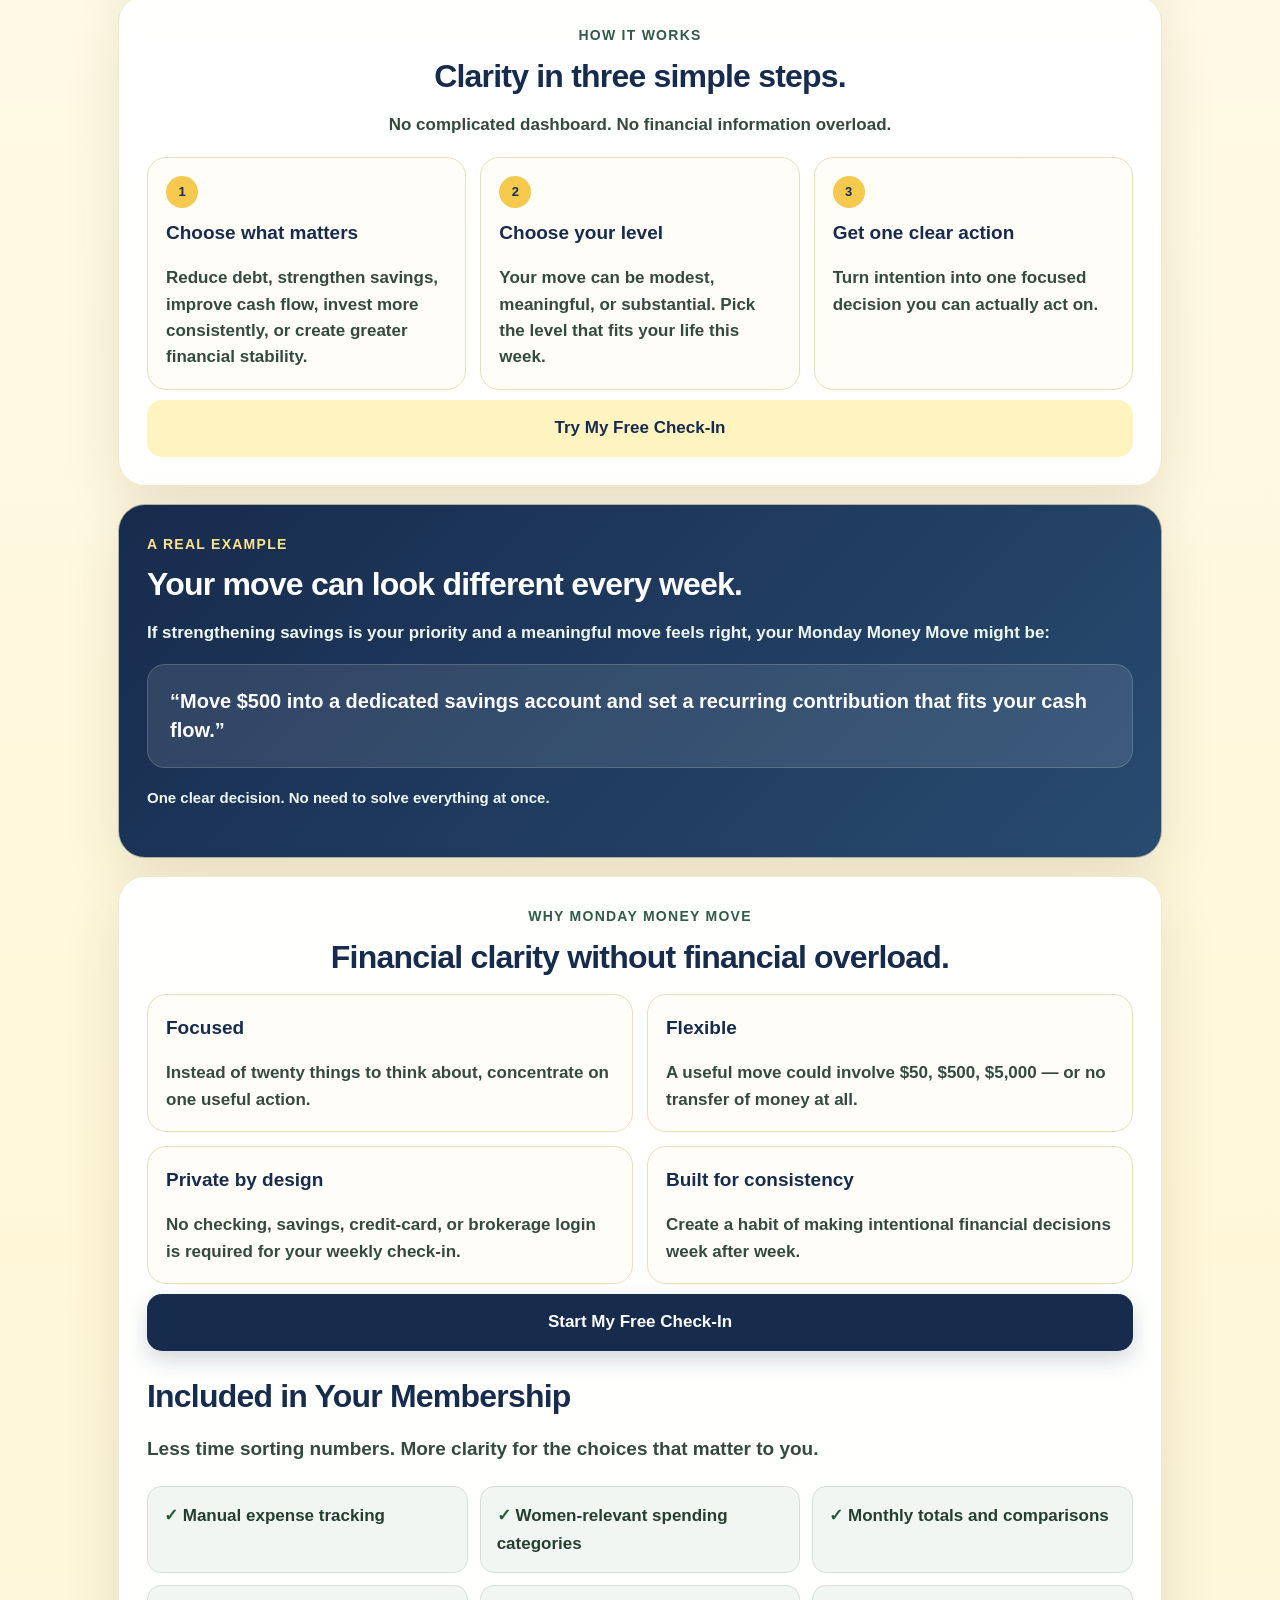
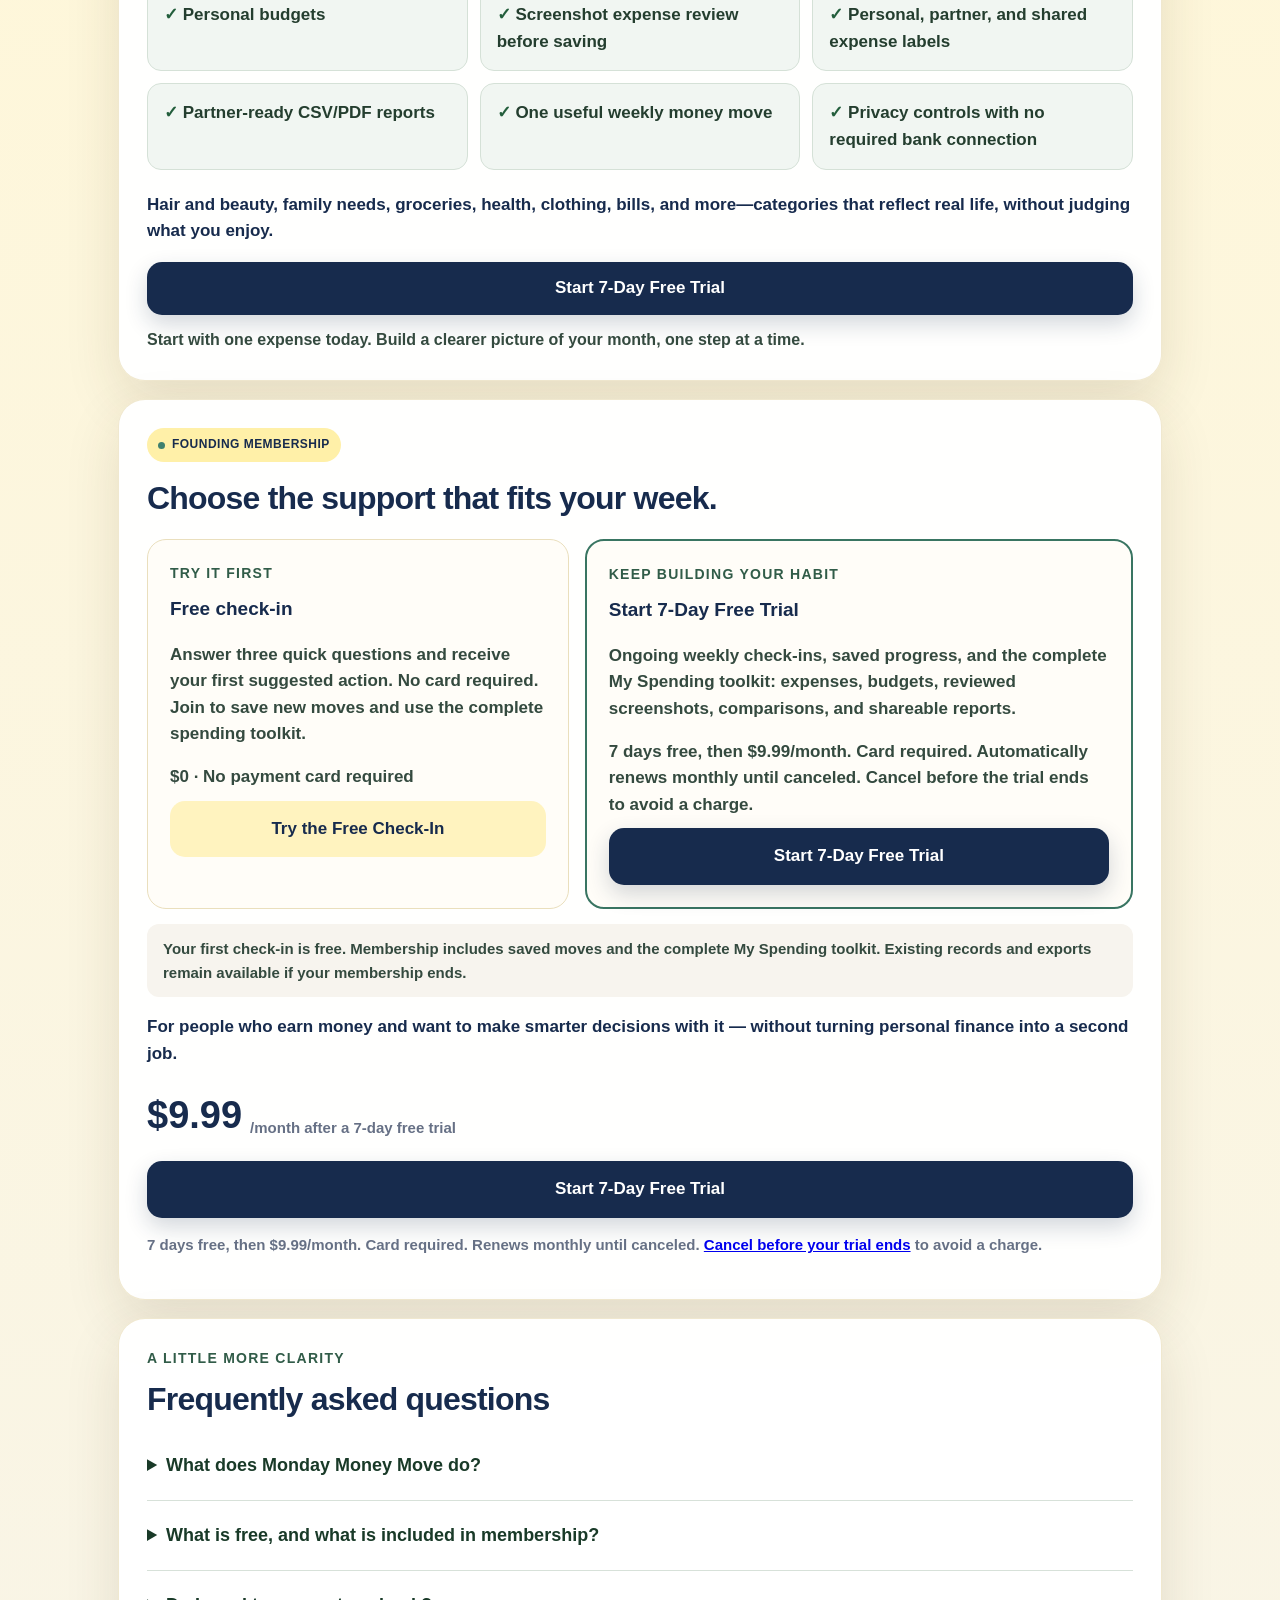
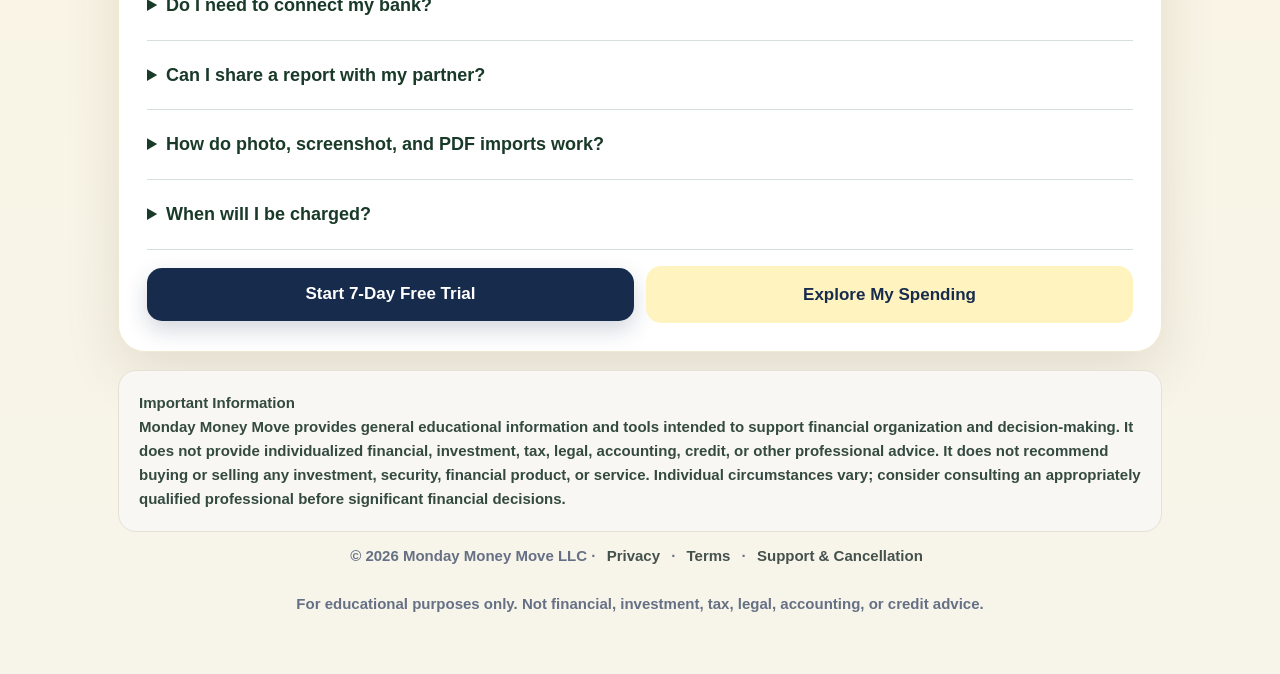
==== commit c4688702: "Activate seven-day trial and $9.99 monthly membership with verified access" ====
--- a/index.html
+++ b/index.html
@@ -1,28 +1,28 @@
 <!DOCTYPE html>
 <html lang="en">
 <head>
-<meta charset="UTF-8"><meta name="viewport" content="width=device-width,initial-scale=1,viewport-fit=cover"><meta name="theme-color" content="#f4c94e"><meta name="apple-mobile-web-app-capable" content="yes"><meta name="apple-mobile-web-app-title" content="Monday Money Move"><link rel="manifest" href="manifest.webmanifest"><title>Monday Money Move</title>
+<meta charset="UTF-8"><meta name="referrer" content="no-referrer"><meta name="viewport" content="width=device-width,initial-scale=1,viewport-fit=cover"><meta name="theme-color" content="#f4c94e"><meta name="apple-mobile-web-app-capable" content="yes"><meta name="apple-mobile-web-app-title" content="Monday Money Move"><link rel="manifest" href="manifest.webmanifest"><title>Monday Money Move</title>
 <style>
 :root{--ink:#17211f;--muted:#66706d;--green:#16352f;--mid:#397562;--mint:#dff1e9;--cream:#f7f4ee;--line:#e3e7e4;--gold:#b79b67;--shadow:0 18px 55px rgba(27,48,42,.10)}*{box-sizing:border-box}html{scroll-behavior:smooth}body{font-family:-apple-system,BlinkMacSystemFont,"Segoe UI",Arial,sans-serif;background:linear-gradient(180deg,#faf8f3,#edf5f1);margin:0;color:var(--ink)}.app{max-width:940px;margin:auto;padding:24px 18px 46px}.brand{display:flex;justify-content:space-between;align-items:center;gap:14px;margin:2px 2px 22px}.brand-left{display:flex;align-items:center;gap:12px}.logo{width:48px;height:48px;border-radius:15px;background:var(--green);color:#fff;display:grid;place-items:center;font-weight:850;font-size:20px;box-shadow:0 8px 20px rgba(22,53,47,.2)}.brand strong{font-size:20px}.brand span{display:block;color:var(--muted);font-size:13px;margin-top:2px}.nav{display:flex;gap:18px}.nav a{color:#53615d;text-decoration:none;font-size:13px;font-weight:700}.card{background:rgba(255,255,255,.97);padding:32px;border-radius:27px;margin-bottom:17px;box-shadow:var(--shadow);border:1px solid rgba(255,255,255,.84)}.hero{padding:46px 40px;background:radial-gradient(circle at 96% 0%,var(--mint),transparent 42%),#fff}.hero-grid{display:grid;grid-template-columns:1.25fr .75fr;gap:30px;align-items:center}.badge{display:inline-flex;align-items:center;gap:7px;background:var(--mint);color:var(--green);border-radius:999px;padding:7px 11px;font-size:12px;font-weight:800;letter-spacing:.04em;margin-bottom:17px}.badge:before{content:"";width:7px;height:7px;border-radius:50%;background:#2b8065}h1{font-size:49px;line-height:1.03;letter-spacing:-.04em;margin:0 0 17px}h2{font-size:30px;line-height:1.16;letter-spacing:-.025em;margin:0 0 13px}h3{font-size:19px;margin:0 0 8px}p{line-height:1.58}.lead{font-size:19px;color:#394542;max-width:620px;margin-bottom:24px}.kicker{font-family:Georgia,serif;font-size:18px;font-style:italic;color:#6a655a;margin:12px 0 0}button{width:100%;padding:17px 20px;margin-top:10px;border:none;border-radius:15px;font-size:17px;font-weight:780;cursor:pointer}button:active{transform:scale(.985)}.main{background:var(--green);color:#fff;box-shadow:0 9px 22px rgba(22,53,47,.18)}.secondary{background:#edf3f0;color:var(--green)}.text-btn{background:transparent;color:var(--muted);font-size:14px;padding:10px}.trust{display:flex;flex-wrap:wrap;gap:13px 21px;margin-top:18px;color:var(--muted);font-size:13px}.trust span:before{content:"✓";color:#2b8065;font-weight:900;margin-right:6px}.hero-photo-wrap{margin:0;position:relative}.hero-photo{display:block;width:100%;aspect-ratio:3/2;object-fit:cover;object-position:center;border-radius:24px;box-shadow:0 24px 45px rgba(22,53,47,.20);border:6px solid rgba(255,255,255,.9)}.hero-photo-wrap:after{content:"One clear step together";position:absolute;left:14px;right:14px;bottom:14px;padding:10px 13px;border-radius:12px;background:rgba(22,53,47,.88);color:#fff;font-size:12px;font-weight:800;letter-spacing:.02em;text-align:center}.phone{background:#142d28;border-radius:30px;padding:9px;box-shadow:0 24px 45px rgba(22,53,47,.24);max-width:240px;margin:auto;transform:rotate(2deg)}.phone-screen{background:linear-gradient(180deg,#fbfaf6,#edf5f1);border-radius:23px;padding:20px 15px;min-height:350px}.mini-logo{width:38px;height:38px;background:var(--green);color:white;border-radius:12px;display:grid;place-items:center;font-weight:850;margin-bottom:18px}.mini-title{font-size:20px;font-weight:850;line-height:1.15;margin-bottom:8px}.mini-copy{font-size:12px;color:var(--muted);line-height:1.5}.mini-card{background:white;border-radius:14px;padding:12px;margin-top:14px;box-shadow:0 9px 24px rgba(27,48,42,.08);font-size:12px;font-weight:700;color:var(--green)}.section-title{text-align:center;max-width:650px;margin:0 auto 22px}.section-title p{color:var(--muted);margin-bottom:0}.grid3{display:grid;grid-template-columns:repeat(3,1fr);gap:14px}.grid2{display:grid;grid-template-columns:repeat(2,1fr);gap:14px}.info{background:#f7f8f5;border:1px solid var(--line);border-radius:19px;padding:20px}.num{width:32px;height:32px;border-radius:50%;background:var(--green);color:white;display:grid;place-items:center;font-size:13px;font-weight:850;margin-bottom:14px}.info p{font-size:14px;color:var(--muted);margin-bottom:0}.example{background:linear-gradient(135deg,#16352f,#2f6756);color:white}.example .eyebrow{color:#b9e1d2}.example-quote{background:rgba(255,255,255,.10);border:1px solid rgba(255,255,255,.16);padding:22px;border-radius:18px;font-size:20px;font-weight:760;line-height:1.45;margin-top:16px}.example small{color:#dce8e4}.eyebrow{font-size:13px;text-transform:uppercase;letter-spacing:.09em;color:#477565;font-weight:800;margin-bottom:10px}.progress{height:7px;background:#edf0ee;border-radius:99px;margin:0 0 24px;overflow:hidden}.progress span{display:block;height:100%;background:#4b9279;border-radius:99px;transition:width .25s}.choice{background:#f3f5f3;color:var(--ink);text-align:left;display:flex;justify-content:space-between;align-items:center;border:1px solid transparent}.choice:after{content:"→";font-size:20px;color:#56806f}.choice:hover{background:#ecf4f0;border-color:#d4e4dc}.hidden{display:none!important}.result-box{background:var(--cream);border-left:5px solid #4b9279;padding:21px;border-radius:16px;margin:17px 0}.result-box.done{border-color:#2b8065;background:#eaf6f0}.conversion{background:linear-gradient(180deg,#fff,#f5f8f6);border:1px solid #dbe6e0;border-radius:20px;padding:22px;margin-top:18px}.conversion h3{font-size:22px}.conversion ul{padding-left:20px;color:#47534f;line-height:1.7}.price-row{display:flex;align-items:flex-end;gap:8px;margin:14px 0 5px}.price{font-size:38px;font-weight:850}.period{font-size:15px;font-weight:650;color:var(--muted);padding-bottom:6px}.stats{display:grid;grid-template-columns:repeat(2,1fr);gap:12px;margin:18px 0}.stat{background:#f4f7f5;border:1px solid var(--line);border-radius:16px;padding:17px}.stat b{display:block;font-size:27px;color:var(--green)}.stat span,.small{font-size:13px;color:var(--muted)}.history-item{display:flex;gap:13px;padding:15px 0;border-top:1px solid var(--line)}.history-dot{width:27px;height:27px;flex:0 0 27px;border-radius:50%;display:grid;place-items:center;background:#edf0ee;color:#79817f;font-size:13px;font-weight:800}.history-dot.complete{background:var(--mint);color:var(--green)}.history-copy{font-size:14px;line-height:1.4}.history-copy small{display:block;color:var(--muted);margin-top:4px}.disclaimer{background:#f8f7f3;border:1px solid #e7e1d5;border-radius:18px;padding:20px;color:#5f625f;font-size:12px;line-height:1.6}.footer{text-align:center;color:var(--muted);font-size:12px;padding:12px}.footer a{color:#44514d;text-decoration:none;margin:0 7px}@media(max-width:700px){.app{padding:15px 12px 30px}.card,.hero{padding:24px;border-radius:22px}.hero-grid,.grid3,.grid2{grid-template-columns:1fr}.phone{max-width:215px;margin-top:10px}h1{font-size:38px}.lead{font-size:17px}.trust{display:block}.trust span{display:block;margin-top:7px}.nav{display:none}}
 </style><link rel="stylesheet" href="readability.css?v=2"><link rel="stylesheet" href="woman-theme.css?v=1"></head>
 <body><div class="app">
-<header class="brand"><div class="brand-left"><div class="logo">M</div><div><strong>Monday Money Move</strong><span>One focused decision. One week at a time.</span></div></div><button id="menuToggle" class="menu-toggle" type="button" aria-controls="siteMenu" aria-expanded="false">Menu</button><button class="main nav-cta" onclick="join()">Paid membership — Coming soon</button><nav class="site-nav" id="siteMenu" aria-label="Main navigation"><a href="#home">Home</a><a href="#how">How It Works</a><a href="#quiz" id="weeklyCheckInLink">Weekly Check-In</a><a href="#spending-benefits">My Spending</a><a href="#why">Benefits</a><a href="#membership">Pricing</a><a href="#faq">FAQ</a></nav></header>
-<section class="card hero" id="home"><div class="hero-grid"><div><div class="badge">A FRESH START FOR YOUR FINANCES</div><h1>Stop overthinking your money.</h1><p class="hero-promise">One smart move. Every Monday.</p><p class="lead">Track everyday expenses, understand your month, and turn what you see into one useful action each week—without judgment, jargon, or giving an app access to your bank.</p><div class="cta-row"><button class="main" onclick="startCheckIn()">Get Your Monday Money Move</button><a class="cta-link secondary" href="spending.html">Explore My Spending</a></div><p class="free-note"><strong>Explore the Founding Member Beta free.</strong><br>Membership is planned at $9.99/month after a 7-day free trial when paid enrollment opens.</p><div class="trust"><span>About one minute</span><span>Private by design</span><span>No bank connection</span><span>No judgment or jargon</span></div><p class="kicker">Clarity first. Momentum follows.</p></div><figure class="hero-photo-wrap"><img class="hero-photo" src="brand/monday-money-move-hero-woman.jpg?v=1" alt="A confident woman enjoying a calm Monday morning outdoors" width="700" height="1000" fetchpriority="high"></figure></div></section>
+<header class="brand"><div class="brand-left"><div class="logo">M</div><div><strong>Monday Money Move</strong><span>One focused decision. One week at a time.</span></div></div><button id="menuToggle" class="menu-toggle" type="button" aria-controls="siteMenu" aria-expanded="false">Menu</button><button class="main nav-cta" onclick="join()">Start 7-Day Free Trial</button><nav class="site-nav" id="siteMenu" aria-label="Main navigation"><a href="#home">Home</a><a href="#how">How It Works</a><a href="#quiz" id="weeklyCheckInLink">Weekly Check-In</a><a href="#spending-benefits">My Spending</a><a href="#why">Benefits</a><a href="#membership">Pricing</a><a href="#faq">FAQ</a></nav></header>
+<section class="card hero" id="home"><div class="hero-grid"><div><div class="badge">A FRESH START FOR YOUR FINANCES</div><h1>Stop overthinking your money.</h1><p class="hero-promise">One smart move. Every Monday.</p><p class="lead">Track everyday expenses, understand your month, and turn what you see into one useful action each week—without judgment, jargon, or giving an app access to your bank.</p><div class="cta-row"><button class="main" onclick="startCheckIn()">Get Your Monday Money Move</button><a class="cta-link secondary" href="spending.html">Explore My Spending</a></div><p class="free-note"><strong>Try your first check-in free.</strong><br>Join with a 7-day free trial, then $9.99/month. Card required. Cancel before your trial ends to avoid a charge.</p><div class="trust"><span>About one minute</span><span>Private by design</span><span>No bank connection</span><span>No judgment or jargon</span></div><p class="kicker">Clarity first. Momentum follows.</p></div><figure class="hero-photo-wrap"><img class="hero-photo" src="brand/monday-money-move-hero-woman.jpg?v=1" alt="A confident woman enjoying a calm Monday morning outdoors" width="700" height="1000" fetchpriority="high"></figure></div></section>
 <section class="card" id="spending-benefits"><div class="section-title"><div class="eyebrow">Your money. Your life. Your move.</div><h2>My Spending</h2><p class="benefit-intro"><strong>Track your expenses. Understand your month. Make your next move.</strong></p><p>From hair appointments and groceries to family expenses and shared bills, make room for the life you want—with a clearer view of your spending.</p></div><div class="grid3"><div class="info"><div class="num">1</div><h3>See your real spending</h3><p>Add expenses, organize everyday categories, and compare your monthly totals with budgets you choose.</p></div><div class="info"><div class="num">2</div><h3>Make the money conversation easier</h3><p>Keep personal and shared expenses clear. Create a spreadsheet or printable report, and choose what your partner sees.</p></div><div class="info"><div class="num">3</div><h3>Take one useful next step</h3><p>Turn your recorded spending into a manageable weekly move. No guilt about the things you enjoy. You stay in control.</p></div></div><a href="spending.html" style="display:block;text-align:center;background:#16352f;color:white;padding:17px 20px;border-radius:15px;font-size:17px;font-weight:780;text-decoration:none;margin-top:20px">Explore My Spending →</a><p class="small" style="text-align:center">Stored on this device · No bank connection · Share only what you choose</p></section>
 <section class="card" id="how"><div class="section-title"><div class="eyebrow">How it works</div><h2>Clarity in three simple steps.</h2><p>No complicated dashboard. No financial information overload.</p></div><div class="grid3"><div class="info"><div class="num">1</div><h3>Choose what matters</h3><p>Reduce debt, strengthen savings, improve cash flow, invest more consistently, or create greater financial stability.</p></div><div class="info"><div class="num">2</div><h3>Choose your level</h3><p>Your move can be modest, meaningful, or substantial. Pick the level that fits your life this week.</p></div><div class="info"><div class="num">3</div><h3>Get one clear action</h3><p>Turn intention into one focused decision you can actually act on.</p></div></div><button class="secondary" onclick="startCheckIn()">Try My Free Check-In</button></section>
 <section class="card example"><div class="eyebrow">A real example</div><h2>Your move can look different every week.</h2><p>If strengthening savings is your priority and a meaningful move feels right, your Monday Money Move might be:</p><div class="example-quote">“Move $500 into a dedicated savings account and set a recurring contribution that fits your cash flow.”</div><p><small>One clear decision. No need to solve everything at once.</small></p></section>
-<section class="card" id="why"><div class="section-title"><div class="eyebrow">Why Monday Money Move</div><h2>Financial clarity without financial overload.</h2></div><div class="grid2"><div class="info"><h3>Focused</h3><p>Instead of twenty things to think about, concentrate on one useful action.</p></div><div class="info"><h3>Flexible</h3><p>A useful move could involve $50, $500, $5,000 — or no transfer of money at all.</p></div><div class="info"><h3>Private by design</h3><p>No checking, savings, credit-card, or brokerage login is required for your weekly check-in.</p></div><div class="info"><h3>Built for consistency</h3><p>Create a habit of making intentional financial decisions week after week.</p></div></div><button class="main" onclick="startCheckIn()">Start My Free Check-In</button><h2 style="margin-top:26px">Included in Your Free Founding Member Beta</h2><p class="benefit-intro">Less time sorting numbers. More clarity for the choices that matter to you.</p><ul class="feature-list"><li>Manual expense tracking</li><li>Women-relevant spending categories</li><li>Monthly totals and comparisons</li><li>Personal budgets</li><li>Screenshot expense review before saving</li><li>Personal, partner, and shared expense labels</li><li>Partner-ready CSV/PDF reports</li><li>One useful weekly money move</li><li>Privacy controls with no required bank connection</li></ul><p>Hair and beauty, family needs, groceries, health, clothing, bills, and more—categories that reflect real life, without judging what you enjoy.</p><div class="cta-row"><button class="main" onclick="join()">Paid membership — Coming soon</button></div><p class="free-note">Start with one expense today. Build a clearer picture of your month, one step at a time.</p></section>
+<section class="card" id="why"><div class="section-title"><div class="eyebrow">Why Monday Money Move</div><h2>Financial clarity without financial overload.</h2></div><div class="grid2"><div class="info"><h3>Focused</h3><p>Instead of twenty things to think about, concentrate on one useful action.</p></div><div class="info"><h3>Flexible</h3><p>A useful move could involve $50, $500, $5,000 — or no transfer of money at all.</p></div><div class="info"><h3>Private by design</h3><p>No checking, savings, credit-card, or brokerage login is required for your weekly check-in.</p></div><div class="info"><h3>Built for consistency</h3><p>Create a habit of making intentional financial decisions week after week.</p></div></div><button class="main" onclick="startCheckIn()">Start My Free Check-In</button><h2 style="margin-top:26px">Included in Your Membership</h2><p class="benefit-intro">Less time sorting numbers. More clarity for the choices that matter to you.</p><ul class="feature-list"><li>Manual expense tracking</li><li>Women-relevant spending categories</li><li>Monthly totals and comparisons</li><li>Personal budgets</li><li>Screenshot expense review before saving</li><li>Personal, partner, and shared expense labels</li><li>Partner-ready CSV/PDF reports</li><li>One useful weekly money move</li><li>Privacy controls with no required bank connection</li></ul><p>Hair and beauty, family needs, groceries, health, clothing, bills, and more—categories that reflect real life, without judging what you enjoy.</p><div class="cta-row"><button class="main" onclick="join()">Start 7-Day Free Trial</button></div><p class="free-note">Start with one expense today. Build a clearer picture of your month, one step at a time.</p></section>
 <section id="activeMove" class="card hidden"><div class="eyebrow">This week’s move</div><h2 id="activeTitle">Your next step</h2><div class="result-box" id="activeBox"><p id="activeText" style="margin:0;font-size:18px;font-weight:680"></p></div><button class="main" id="completeButton" onclick="markComplete()">Mark This Move Complete</button><button class="text-btn" onclick="startCheckIn()">Choose a Different Move</button></section>
 <section id="quiz" class="card hidden"><div class="progress"><span id="progressBar" style="width:33%"></span></div><div class="eyebrow" id="stepLabel">Step 1 of 3</div><div id="stepGoal"><h2>What would make the biggest difference right now?</h2><button class="choice" onclick="chooseGoal('debt')">Reduce high-interest debt</button><button class="choice" onclick="chooseGoal('save')">Strengthen my savings</button><button class="choice" onclick="chooseGoal('spend')">Improve my cash flow</button><button class="choice" onclick="chooseGoal('invest')">Invest more consistently</button></div><div id="stepPace" class="hidden"><h2>What level of move feels right this week?</h2><button class="choice" onclick="choosePace('small')">A simple move — up to $100</button><button class="choice" onclick="choosePace('medium')">A meaningful move — $100–$500</button><button class="choice" onclick="choosePace('large')">A stronger move — $500–$2,500</button><button class="choice" onclick="choosePace('xlarge')">A significant move — $2,500+</button></div><div id="stepStyle" class="hidden"><h2>What kind of action would help most?</h2><button class="choice" onclick="finishCheckIn('automatic')">Set it up automatically</button><button class="choice" onclick="finishCheckIn('once')">Take one action today</button><button class="choice" onclick="finishCheckIn('review')">Review and make a decision</button></div></section>
-<section id="result" class="card hidden"><div class="eyebrow">Your Monday Money Move</div><h2>One focused action for this week</h2><div class="result-box"><p id="move" style="margin:0;font-size:18px;font-weight:680"></p></div><button class="secondary" onclick="saveMove()">Save My Move</button><div class="conversion"><div class="badge">CONTINUE EVERY MONDAY</div><h3>Keep your momentum going.</h3><p>Paid membership — Coming soon to save your weekly moves, track progress, and return for a fresh focused check-in each week.</p><ul><li>Weekly Monday Money Move check-ins</li><li>Saved move history and progress</li><li>Founding Member access as new features are added</li></ul><div class="price-row"><span class="price">$9.99</span><span class="period">/month · future paid membership · Coming soon</span></div><button class="main" onclick="join()">Paid membership — Coming soon</button><p class="small">Free Founding Member Beta: no payment, subscription, or paid membership activation. Paid membership is Coming soon at a future price of $9.99/month. No trial is currently offered.</p></div><p class="small">Your choices and progress stay on this device.</p></section>
+<section id="result" class="card hidden"><div class="eyebrow">Your Monday Money Move</div><h2>One focused action for this week</h2><div class="result-box"><p id="move" style="margin:0;font-size:18px;font-weight:680"></p></div><button class="secondary" onclick="saveMove()">Save My Move</button><div class="conversion"><div class="badge">CONTINUE EVERY MONDAY</div><h3>Keep your momentum going.</h3><p>Join to save your weekly moves, track progress, and return for a fresh focused check-in each week.</p><ul><li>Weekly Monday Money Move check-ins</li><li>Saved move history and progress</li><li>Founding Member access as new features are added</li></ul><div class="price-row"><span class="price">$9.99</span><span class="period">/month after a 7-day free trial</span></div><button class="main" onclick="join()">Start 7-Day Free Trial</button><p class="small">7 days free, then $9.99/month. Card required. Renews monthly until canceled. <a href="support.html#cancel">Cancel before your trial ends</a> to avoid a charge.</p></div><p class="small">Your choices and progress stay on this device.</p></section>
 <section id="progressCard" class="card"><div class="eyebrow">Your progress</div><h2>Smart moves build momentum</h2><div class="stats"><div class="stat"><b id="completedCount">0</b><span>moves completed</span></div><div class="stat"><b id="weekCount">0</b><span>weekly moves saved</span></div></div><div id="history"><p class="small">Your completed moves will appear here.</p></div></section>
-<section class="card" id="membership"><div class="badge">FREE FOUNDING MEMBER BETA</div><h2>Choose the support that fits your week.</h2><div class="compare-grid"><div class="info"><div class="eyebrow">Try it first</div><h3>Free check-in</h3><p>Answer three quick questions, receive one suggested action, and save your weekly moves for free during the beta.</p><p><strong>$0 · No payment card required</strong></p><button class="secondary" onclick="startFreeCheckIn()">Try the Free Check-In</button></div><div class="info paid-plan"><div class="eyebrow">Keep building your habit</div><h3>Paid membership — Coming soon</h3><p>Ongoing weekly check-ins, saved progress, and the complete My Spending toolkit: expenses, budgets, reviewed screenshots, comparisons, and shareable reports.</p><p><strong>Future price: $9.99/month.</strong> Coming soon. No payments or subscriptions are available in this free beta.</p><button class="main" onclick="join()">Paid membership — Coming soon</button></div></div><p class="plan-note">Free Founding Member Beta: Weekly Check-In and My Spending are free. Paid membership is Coming soon at a future price of $9.99/month. This beta cannot collect payments or activate paid memberships.</p><p>For people who earn money and want to make smarter decisions with it — without turning personal finance into a second job.</p><div class="price-row"><span class="price">$9.99</span><span class="period">/month · future paid membership · Coming soon</span></div><button class="main" onclick="join()">Paid membership — Coming soon</button><p class="small" id="membershipStatus">Free Founding Member Beta: no payment, subscription, or paid membership activation. Paid membership is Coming soon at a future price of $9.99/month. No trial is currently offered.</p></section>
-<section class="card" id="faq"><div class="eyebrow">A little more clarity</div><h2>Frequently asked questions</h2><details class="faq-item"><summary>What does Monday Money Move do?</summary><p>It helps you organize recorded expenses, see monthly totals, choose budgets, and focus on one useful money move each week.</p></details><details class="faq-item"><summary>What is free, and what is included in membership?</summary><p>The free Founding Member Beta includes weekly check-ins, saved moves, and all My Spending tools. Paid membership is Coming soon at a future price of $9.99/month. No payment card or subscription is required for this beta.</p></details><details class="faq-item"><summary>Do I need to connect my bank?</summary><p>No. Enter expenses yourself or review a transaction screenshot before saving. Records stay in this browser on this device. Choose which expenses and details to include in an exported report.</p></details><details class="faq-item"><summary>Can I share a report with my partner?</summary><p>Yes. Label expenses Mine, Partner’s, or Shared. Select a summary or detailed report, then download a CSV spreadsheet or use Print / Save as PDF. Nothing is sent to your partner automatically.</p></details><details class="faq-item"><summary>How do photo, screenshot, and PDF imports work?</summary><p>Import a JPG, PNG, or HEIC photo or screenshot, or a PDF of your transaction list, with personal and card details hidden. Files can be up to 20 MB, and PDFs can contain up to 20 pages. Files are processed locally in your browser on your device, not uploaded to a cloud service. Review and correct detected transactions before selecting Approve and Save; unclear lines and credits are not imported automatically.</p></details><details class="faq-item"><summary>Will this free beta charge me?</summary><p>No. The free Founding Member Beta cannot collect payments, start subscriptions, or activate paid memberships. Paid membership is Coming soon at a future price of $9.99/month. There is no paid trial to cancel in this beta.</p></details><div class="cta-row"><button class="main" onclick="join()">Paid membership — Coming soon</button><a class="cta-link secondary" href="spending.html">Explore My Spending</a></div></section>
+<section class="card" id="membership"><div class="badge">FOUNDING MEMBERSHIP</div><h2>Choose the support that fits your week.</h2><div class="compare-grid"><div class="info"><div class="eyebrow">Try it first</div><h3>Free check-in</h3><p>Answer three quick questions and receive your first suggested action. No card required. Join to save new moves and use the complete spending toolkit.</p><p><strong>$0 · No payment card required</strong></p><button class="secondary" onclick="startFreeCheckIn()">Try the Free Check-In</button></div><div class="info paid-plan"><div class="eyebrow">Keep building your habit</div><h3>Start 7-Day Free Trial</h3><p>Ongoing weekly check-ins, saved progress, and the complete My Spending toolkit: expenses, budgets, reviewed screenshots, comparisons, and shareable reports.</p><p><strong>7 days free, then $9.99/month.</strong> Card required. Automatically renews monthly until canceled. Cancel before the trial ends to avoid a charge.</p><button class="main" onclick="join()">Start 7-Day Free Trial</button></div></div><p class="plan-note">Your first check-in is free. Membership includes saved moves and the complete My Spending toolkit. Existing records and exports remain available if your membership ends.</p><p>For people who earn money and want to make smarter decisions with it — without turning personal finance into a second job.</p><div class="price-row"><span class="price">$9.99</span><span class="period">/month after a 7-day free trial</span></div><button class="main" onclick="join()">Start 7-Day Free Trial</button><p class="small" id="membershipStatus">7 days free, then $9.99/month. Card required. Renews monthly until canceled. <a href="support.html#cancel">Cancel before your trial ends</a> to avoid a charge.</p></section>
+<section class="card" id="faq"><div class="eyebrow">A little more clarity</div><h2>Frequently asked questions</h2><details class="faq-item"><summary>What does Monday Money Move do?</summary><p>It helps you organize recorded expenses, see monthly totals, choose budgets, and focus on one useful money move each week.</p></details><details class="faq-item"><summary>What is free, and what is included in membership?</summary><p>Your first check-in is free without a card. Membership includes ongoing check-ins, saved moves, and My Spending tools: 7 days free, then $9.99/month until canceled. Your records stay on your device; save your private access link to restore membership in another browser.</p></details><details class="faq-item"><summary>Do I need to connect my bank?</summary><p>No. Enter expenses yourself or review a transaction screenshot before saving. Records stay in this browser on this device. Choose which expenses and details to include in an exported report.</p></details><details class="faq-item"><summary>Can I share a report with my partner?</summary><p>Yes. Label expenses Mine, Partner’s, or Shared. Select a summary or detailed report, then download a CSV spreadsheet or use Print / Save as PDF. Nothing is sent to your partner automatically.</p></details><details class="faq-item"><summary>How do photo, screenshot, and PDF imports work?</summary><p>Import a JPG, PNG, or HEIC photo or screenshot, or a PDF of your transaction list, with personal and card details hidden. Files can be up to 20 MB, and PDFs can contain up to 20 pages. Files are processed locally in your browser on your device, not uploaded to a cloud service. Review and correct detected transactions before selecting Approve and Save; unclear lines and credits are not imported automatically.</p></details><details class="faq-item"><summary>When will I be charged?</summary><p>A free check-in does not start a subscription. If you enroll through Stripe, your 7-day trial starts when checkout completes. Your card is charged $9.99/month after the trial unless you cancel. See Support &amp; Cancellation for instructions.</p></details><div class="cta-row"><button class="main" onclick="join()">Start 7-Day Free Trial</button><a class="cta-link secondary" href="spending.html">Explore My Spending</a></div></section>
 <section class="disclaimer"><strong>Important Information</strong><br>Monday Money Move provides general educational information and tools intended to support financial organization and decision-making. It does not provide individualized financial, investment, tax, legal, accounting, credit, or other professional advice. It does not recommend buying or selling any investment, security, financial product, or service. Individual circumstances vary; consider consulting an appropriately qualified professional before significant financial decisions.</section>
 <footer class="footer">© 2026 Monday Money Move LLC · <a href="privacy.html">Privacy</a> · <a href="terms.html">Terms</a> · <a href="support.html">Support &amp; Cancellation</a><br><br>For educational purposes only. Not financial, investment, tax, legal, accounting, or credit advice.</footer>
 </div>
 <script>
 let selections={goal:'',pace:'',style:''};
 const moveLibrary={debt:{small:{automatic:'Schedule an extra payment of up to $100 toward your highest-interest balance.',once:'Make one additional payment of up to $100 toward your highest-interest balance.',review:'List your balances by interest rate and identify the one that deserves priority first.'},medium:{automatic:'Schedule an additional payment between $100 and $500 toward your highest-interest balance.',once:'Make an extra payment between $100 and $500 toward your highest-interest balance.',review:'Review your payoff timeline and choose a meaningful extra payment between $100 and $500.'},large:{automatic:'Increase your scheduled debt payment by an amount between $500 and $2,500 that fits your cash flow.',once:'Direct $500–$2,500 toward your highest-interest balance if that amount fits your financial plan.',review:'Compare payoff dates using an additional $500–$2,500 payment, then choose the amount that fits your priorities.'},xlarge:{automatic:'Schedule a significant principal payment of $2,500+ only after confirming it fits your liquidity needs.',once:'Consider directing $2,500+ toward high-interest debt after reviewing cash reserves and near-term obligations.',review:'Review liquidity, interest rates, taxes, and upcoming obligations before making a debt payment of $2,500 or more.'}},save:{small:{automatic:'Set an automatic savings transfer of up to $100 after your next payday.',once:'Move up to $100 into a dedicated savings account today.',review:'Choose a repeatable savings amount up to $100 that feels easy to maintain.'},medium:{automatic:'Set an automatic savings transfer between $100 and $500 on payday.',once:'Move $100–$500 into a dedicated savings or emergency reserve.',review:'Review your cash flow and choose a repeatable $100–$500 savings contribution.'},large:{automatic:'Schedule a recurring savings contribution between $500 and $2,500 that fits your monthly cash flow.',once:'Move $500–$2,500 into the savings goal that matters most right now.',review:'Set a clear savings target and decide how a $500–$2,500 contribution fits your broader plan.'},xlarge:{automatic:'Create a planned transfer of $2,500+ only after confirming your near-term liquidity needs.',once:'Allocate $2,500+ toward an important cash reserve or savings goal after reviewing upcoming obligations.',review:'Review liquidity, taxes, major purchases, and emergency reserves before moving $2,500 or more.'}},spend:{small:{automatic:'Set one spending alert or limit that protects up to $100 this week.',once:'Skip or renegotiate one discretionary expense worth up to $100.',review:'Review one recurring charge or spending category and decide whether it still deserves your money.'},medium:{automatic:'Set a spending limit that redirects $100–$500 toward a higher priority.',once:'Cancel, renegotiate, or postpone one expense worth $100–$500.',review:'Review your largest discretionary categories and identify $100–$500 you would rather direct elsewhere.'},large:{automatic:'Automate bills, savings, and investing first so $500–$2,500 stays aligned with your priorities.',once:'Pause one planned $500–$2,500 purchase for 72 hours before deciding.',review:'Review your three largest nonessential expenses and decide whether one should be reduced, delayed, or eliminated.'},xlarge:{automatic:'Create a rule for significant purchases so $2,500+ decisions include a deliberate review period.',once:'Pause a planned purchase of $2,500+ until you have compared it with your other financial priorities.',review:'Review the opportunity cost, cash-flow impact, and alternatives before committing $2,500 or more to a discretionary purchase.'}},invest:{small:{automatic:'Schedule a recurring investment contribution of up to $100 on a cadence that fits your budget.',once:'Make one planned investment contribution of up to $100 without trying to time the market.',review:'Review your allocation and choose a consistent contribution up to $100.'},medium:{automatic:'Schedule a recurring investment contribution between $100 and $500.',once:'Invest a planned $100–$500 amount according to your existing strategy.',review:'Review diversification, fees, and risk before setting your next $100–$500 contribution.'},large:{automatic:'Schedule a recurring investment contribution between $500 and $2,500 that fits your long-term plan.',once:'Invest a planned $500–$2,500 amount in line with your existing allocation and risk tolerance.',review:'Review diversification, liquidity, fees, and risk before committing $500–$2,500.'},xlarge:{automatic:'Plan a $2,500+ investment contribution only within a broader allocation and liquidity strategy.',once:'Before investing $2,500+, confirm the amount fits your cash reserves, time horizon, diversification, and risk tolerance.',review:'Review allocation, concentration, taxes, liquidity, fees, and risk before making an investment decision of $2,500 or more.'}}};
-function isMember(){return false}function activateMembership(){}function startCheckIn(options={}){const d=getData();selections={goal:'',pace:'',style:''};showOnlyStep('stepGoal',1);document.getElementById('quiz').classList.remove('hidden');document.getElementById('result').classList.add('hidden');document.getElementById('quiz').scrollIntoView({behavior:'smooth'})}function startFreeCheckIn(){startCheckIn({free:true})}function showOnlyStep(id,n){['stepGoal','stepPace','stepStyle'].forEach(x=>document.getElementById(x).classList.toggle('hidden',x!==id));document.getElementById('stepLabel').innerText='Step '+n+' of 3';document.getElementById('progressBar').style.width=(n*33.34)+'%'}function chooseGoal(v){selections.goal=v;showOnlyStep('stepPace',2)}function choosePace(v){selections.pace=v;showOnlyStep('stepStyle',3)}function finishCheckIn(v){selections.style=v;document.getElementById('move').innerText=moveLibrary[selections.goal][selections.pace][v];document.getElementById('quiz').classList.add('hidden');document.getElementById('result').classList.remove('hidden');document.getElementById('result').scrollIntoView({behavior:'smooth'})}function getData(){try{return JSON.parse(localStorage.getItem('mmmData'))||{current:null,history:[]}}catch(e){return{current:null,history:[]}}}function setData(d){localStorage.setItem('mmmData',JSON.stringify(d));render()}function saveMove(){const d=getData();const item={id:Date.now(),date:new Date().toLocaleDateString(),text:moveLibrary[selections.goal][selections.pace][selections.style],complete:false};d.current=item;d.history.unshift(item);setData(d);document.getElementById('result').classList.add('hidden');document.getElementById('activeMove').scrollIntoView({behavior:'smooth'})}function markComplete(){const d=getData();if(!d.current)return;d.current.complete=true;const i=d.history.findIndex(x=>x.id===d.current.id);if(i>-1)d.history[i].complete=true;setData(d)}function render(){const d=getData(),a=d.current,member=isMember();document.querySelectorAll('button[onclick="join()"]') .forEach(b=>{b.disabled=false;b.innerText='Paid membership — Coming soon'});const conversion=document.querySelector('.conversion');if(conversion)conversion.classList.toggle('hidden',member);const badge=document.getElementById('membership').querySelector('.badge');badge.innerText='FREE FOUNDING MEMBER BETA';const status=document.getElementById('membershipStatus');if(status&&member)status.innerText='Your Founding Member access is active on this device.';document.getElementById('activeMove').classList.toggle('hidden',!a);if(a){document.getElementById('activeText').innerText=a.text;document.getElementById('activeTitle').innerText=a.complete?'Completed this week':'Your next step';document.getElementById('activeBox').classList.toggle('done',a.complete);document.getElementById('completeButton').classList.toggle('hidden',a.complete);document.getElementById('startButton').innerText='Do a New Weekly Check-In'}document.getElementById('completedCount').innerText=d.history.filter(x=>x.complete).length;document.getElementById('weekCount').innerText=d.history.length;const h=document.getElementById('history');if(!d.history.length){h.innerHTML='<p class="small">Your completed moves will appear here.</p>'}else{h.innerHTML=d.history.map(x=>'<div class="history-item"><div class="history-dot '+(x.complete?'complete':'')+'">'+(x.complete?'✓':'•')+'</div><div class="history-copy">'+x.text+'<small>'+x.date+' · '+(x.complete?'Completed':'In progress')+'</small></div></div>').join('')}}function join(){document.getElementById('previewSignup').showModal()}activateMembership();render();if('serviceWorker' in navigator){window.addEventListener('load',()=>navigator.serviceWorker.register('./service-worker.js'))}
-</script><dialog id="previewSignup" aria-labelledby="previewSignupTitle"><h2 id="previewSignupTitle">Paid membership — Coming soon</h2><p>Future price: $9.99/month. Paid membership is Coming soon.</p><p>You’re using the free Founding Member Beta. Weekly Check-In and My Spending are free. No subscription will start, no payment will be taken, and no paid membership will be activated.</p><a class="cta-link" href="spending.html">Explore My Spending</a><button id="closePreviewSignup" class="secondary">Keep browsing</button></dialog><script src="conversion-preview.js?v=free-beta-1" defer></script></body></html>
+function isMember(){return !!window.MMMMembership?.active()}function activateMembership(){}function startCheckIn(options={}){const d=getData();selections={goal:'',pace:'',style:''};showOnlyStep('stepGoal',1);document.getElementById('quiz').classList.remove('hidden');document.getElementById('result').classList.add('hidden');document.getElementById('quiz').scrollIntoView({behavior:'smooth'})}function startFreeCheckIn(){startCheckIn({free:true})}function showOnlyStep(id,n){['stepGoal','stepPace','stepStyle'].forEach(x=>document.getElementById(x).classList.toggle('hidden',x!==id));document.getElementById('stepLabel').innerText='Step '+n+' of 3';document.getElementById('progressBar').style.width=(n*33.34)+'%'}function chooseGoal(v){selections.goal=v;showOnlyStep('stepPace',2)}function choosePace(v){selections.pace=v;showOnlyStep('stepStyle',3)}function finishCheckIn(v){selections.style=v;document.getElementById('move').innerText=moveLibrary[selections.goal][selections.pace][v];document.getElementById('quiz').classList.add('hidden');document.getElementById('result').classList.remove('hidden');document.getElementById('result').scrollIntoView({behavior:'smooth'})}function getData(){try{return JSON.parse(localStorage.getItem('mmmData'))||{current:null,history:[]}}catch(e){return{current:null,history:[]}}}function setData(d){localStorage.setItem('mmmData',JSON.stringify(d));render()}function saveMove(){if(!isMember()){join();return;}const d=getData();const item={id:Date.now(),date:new Date().toLocaleDateString(),text:moveLibrary[selections.goal][selections.pace][selections.style],complete:false};d.current=item;d.history.unshift(item);setData(d);document.getElementById('result').classList.add('hidden');document.getElementById('activeMove').scrollIntoView({behavior:'smooth'})}function markComplete(){const d=getData();if(!d.current)return;d.current.complete=true;const i=d.history.findIndex(x=>x.id===d.current.id);if(i>-1)d.history[i].complete=true;setData(d)}function render(){const d=getData(),a=d.current,member=isMember();document.querySelectorAll('button[onclick="join()"]') .forEach(b=>{b.disabled=false;b.innerText=member?'Manage Membership':'Start 7-Day Free Trial'});const conversion=document.querySelector('.conversion');if(conversion)conversion.classList.toggle('hidden',member);const badge=document.getElementById('membership').querySelector('.badge');badge.innerText=member?'MEMBERSHIP ACTIVE':'FOUNDING MEMBERSHIP';const status=document.getElementById('membershipStatus');if(status&&member)status.innerText='Your Founding Member access is active on this device.';document.getElementById('activeMove').classList.toggle('hidden',!a);if(a){document.getElementById('activeText').innerText=a.text;document.getElementById('activeTitle').innerText=a.complete?'Completed this week':'Your next step';document.getElementById('activeBox').classList.toggle('done',a.complete);document.getElementById('completeButton').classList.toggle('hidden',a.complete);document.getElementById('startButton').innerText='Do a New Weekly Check-In'}document.getElementById('completedCount').innerText=d.history.filter(x=>x.complete).length;document.getElementById('weekCount').innerText=d.history.length;const h=document.getElementById('history');if(!d.history.length){h.innerHTML='<p class="small">Your completed moves will appear here.</p>'}else{h.innerHTML=d.history.map(x=>'<div class="history-item"><div class="history-dot '+(x.complete?'complete':'')+'">'+(x.complete?'✓':'•')+'</div><div class="history-copy">'+x.text+'<small>'+x.date+' · '+(x.complete?'Completed':'In progress')+'</small></div></div>').join('')}}function join(){if(isMember()||window.MMMMembership?.validReference(window.MMMMembership.reference)){location.href='support.html#cancel';return;}location.href='https://buy.stripe.com/eVq28k85t1DA8y08g9ds400'}activateMembership();render();if('serviceWorker' in navigator){window.addEventListener('load',()=>navigator.serviceWorker.register('./service-worker.js'))}
+</script><script src="membership.js?v=paid-1" defer></script><script src="conversion-preview.js?v=paid-1" defer></script></body></html>
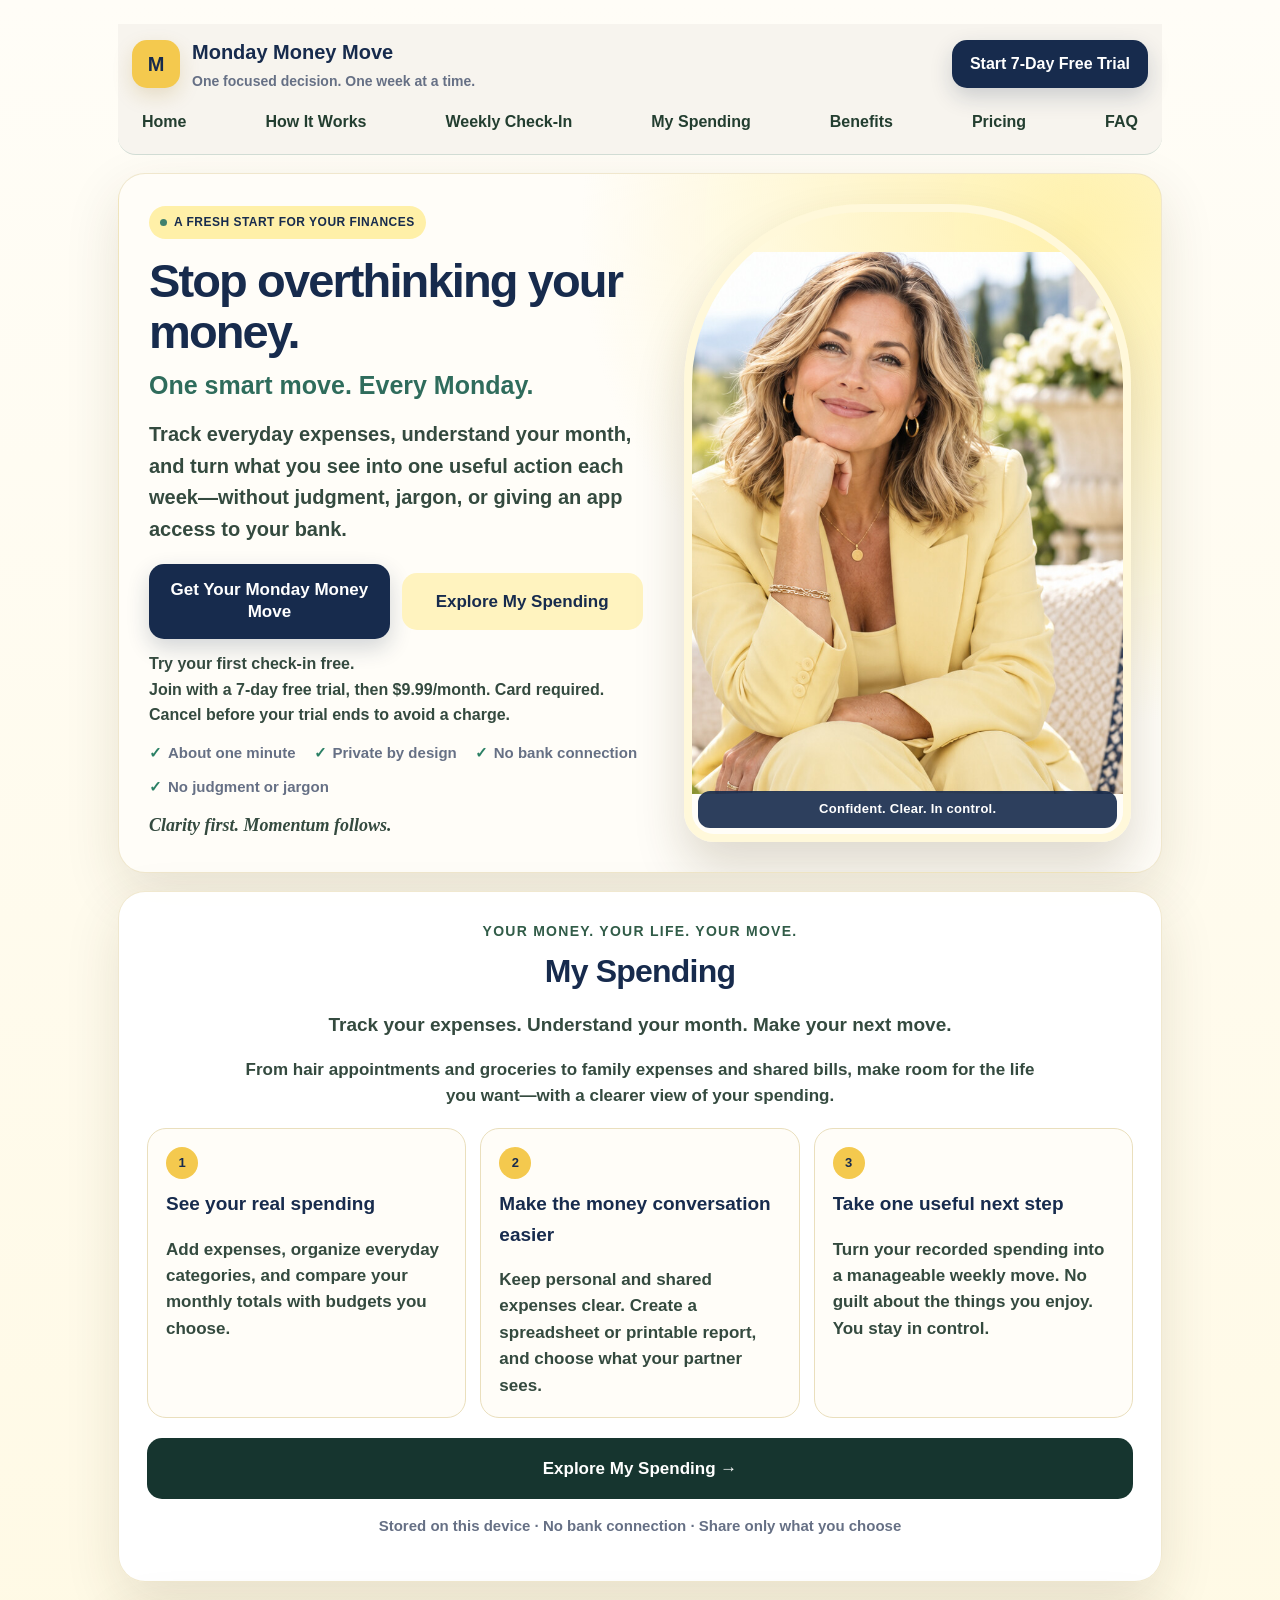
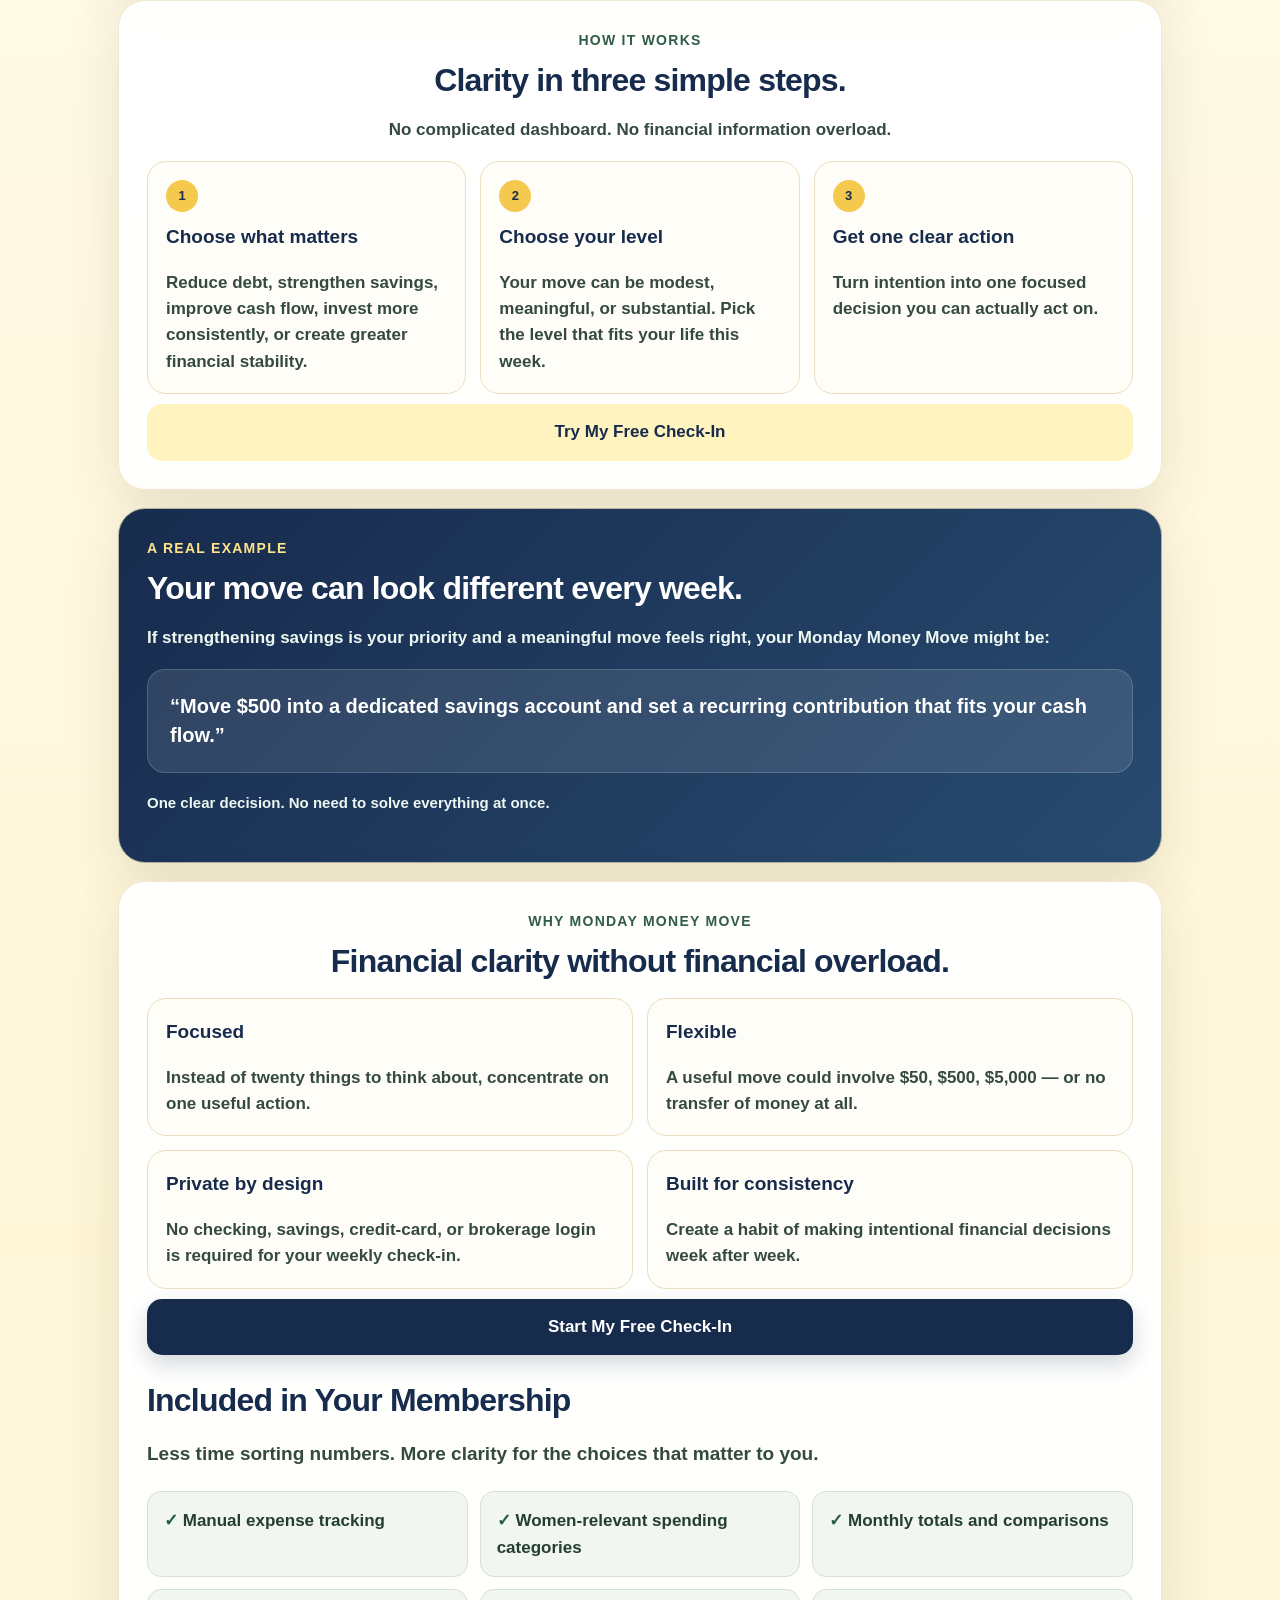
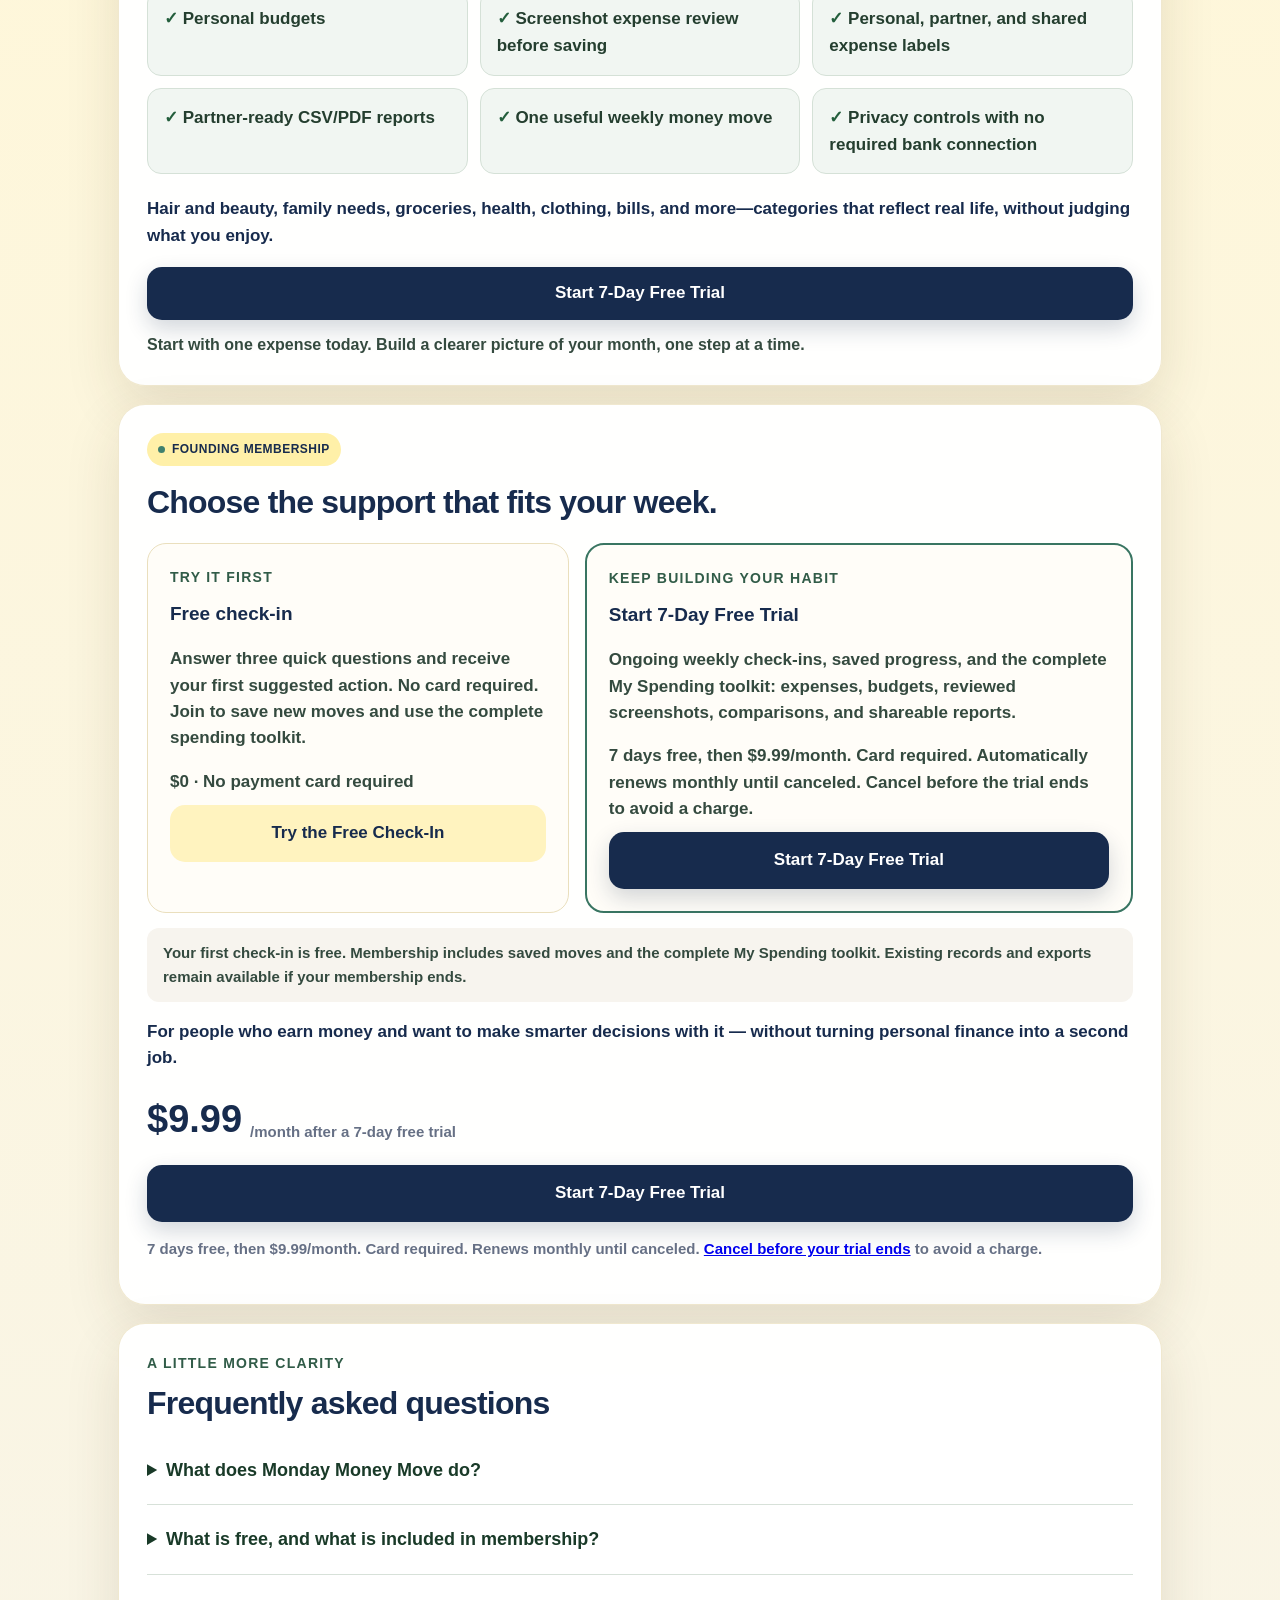
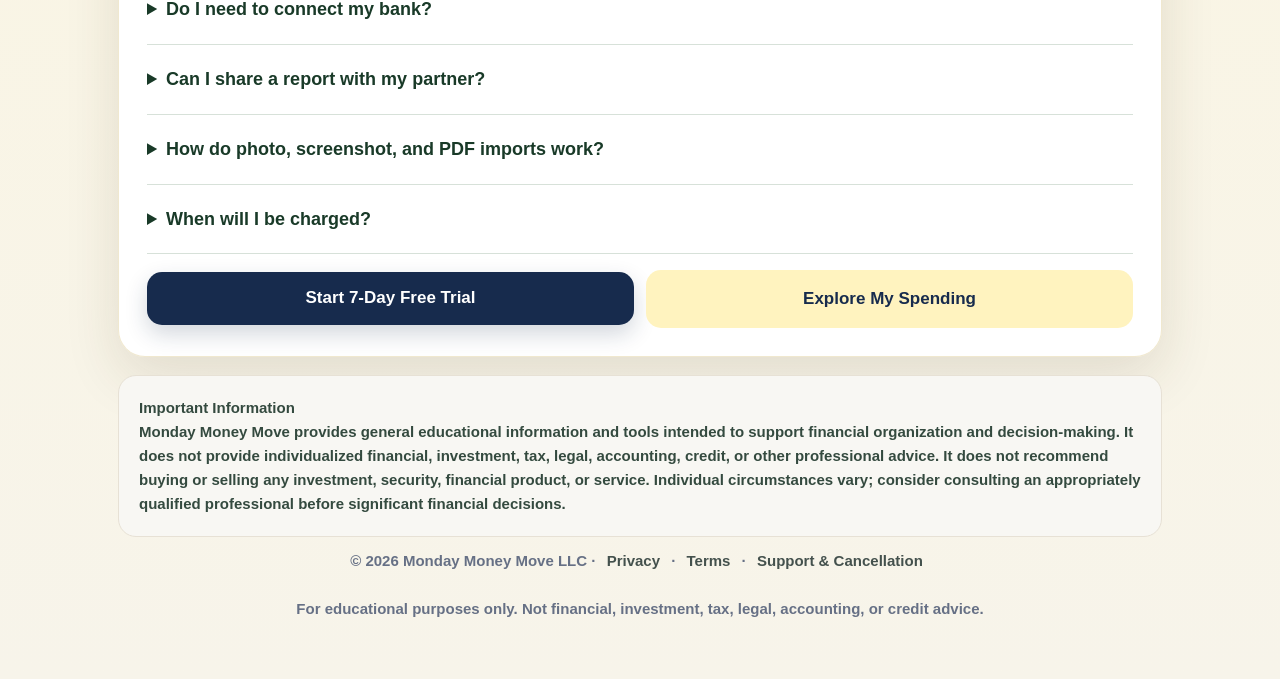
==== commit 1c88e4d4: "Show full hero portrait at its natural ratio on tablet and mobile" ====
--- a/index.html
+++ b/index.html
@@ -4,10 +4,10 @@
 <meta charset="UTF-8"><meta name="referrer" content="no-referrer"><meta name="viewport" content="width=device-width,initial-scale=1,viewport-fit=cover"><meta name="theme-color" content="#f4c94e"><meta name="apple-mobile-web-app-capable" content="yes"><meta name="apple-mobile-web-app-title" content="Monday Money Move"><link rel="manifest" href="manifest.webmanifest"><title>Monday Money Move</title>
 <style>
 :root{--ink:#17211f;--muted:#66706d;--green:#16352f;--mid:#397562;--mint:#dff1e9;--cream:#f7f4ee;--line:#e3e7e4;--gold:#b79b67;--shadow:0 18px 55px rgba(27,48,42,.10)}*{box-sizing:border-box}html{scroll-behavior:smooth}body{font-family:-apple-system,BlinkMacSystemFont,"Segoe UI",Arial,sans-serif;background:linear-gradient(180deg,#faf8f3,#edf5f1);margin:0;color:var(--ink)}.app{max-width:940px;margin:auto;padding:24px 18px 46px}.brand{display:flex;justify-content:space-between;align-items:center;gap:14px;margin:2px 2px 22px}.brand-left{display:flex;align-items:center;gap:12px}.logo{width:48px;height:48px;border-radius:15px;background:var(--green);color:#fff;display:grid;place-items:center;font-weight:850;font-size:20px;box-shadow:0 8px 20px rgba(22,53,47,.2)}.brand strong{font-size:20px}.brand span{display:block;color:var(--muted);font-size:13px;margin-top:2px}.nav{display:flex;gap:18px}.nav a{color:#53615d;text-decoration:none;font-size:13px;font-weight:700}.card{background:rgba(255,255,255,.97);padding:32px;border-radius:27px;margin-bottom:17px;box-shadow:var(--shadow);border:1px solid rgba(255,255,255,.84)}.hero{padding:46px 40px;background:radial-gradient(circle at 96% 0%,var(--mint),transparent 42%),#fff}.hero-grid{display:grid;grid-template-columns:1.25fr .75fr;gap:30px;align-items:center}.badge{display:inline-flex;align-items:center;gap:7px;background:var(--mint);color:var(--green);border-radius:999px;padding:7px 11px;font-size:12px;font-weight:800;letter-spacing:.04em;margin-bottom:17px}.badge:before{content:"";width:7px;height:7px;border-radius:50%;background:#2b8065}h1{font-size:49px;line-height:1.03;letter-spacing:-.04em;margin:0 0 17px}h2{font-size:30px;line-height:1.16;letter-spacing:-.025em;margin:0 0 13px}h3{font-size:19px;margin:0 0 8px}p{line-height:1.58}.lead{font-size:19px;color:#394542;max-width:620px;margin-bottom:24px}.kicker{font-family:Georgia,serif;font-size:18px;font-style:italic;color:#6a655a;margin:12px 0 0}button{width:100%;padding:17px 20px;margin-top:10px;border:none;border-radius:15px;font-size:17px;font-weight:780;cursor:pointer}button:active{transform:scale(.985)}.main{background:var(--green);color:#fff;box-shadow:0 9px 22px rgba(22,53,47,.18)}.secondary{background:#edf3f0;color:var(--green)}.text-btn{background:transparent;color:var(--muted);font-size:14px;padding:10px}.trust{display:flex;flex-wrap:wrap;gap:13px 21px;margin-top:18px;color:var(--muted);font-size:13px}.trust span:before{content:"✓";color:#2b8065;font-weight:900;margin-right:6px}.hero-photo-wrap{margin:0;position:relative}.hero-photo{display:block;width:100%;aspect-ratio:3/2;object-fit:cover;object-position:center;border-radius:24px;box-shadow:0 24px 45px rgba(22,53,47,.20);border:6px solid rgba(255,255,255,.9)}.hero-photo-wrap:after{content:"One clear step together";position:absolute;left:14px;right:14px;bottom:14px;padding:10px 13px;border-radius:12px;background:rgba(22,53,47,.88);color:#fff;font-size:12px;font-weight:800;letter-spacing:.02em;text-align:center}.phone{background:#142d28;border-radius:30px;padding:9px;box-shadow:0 24px 45px rgba(22,53,47,.24);max-width:240px;margin:auto;transform:rotate(2deg)}.phone-screen{background:linear-gradient(180deg,#fbfaf6,#edf5f1);border-radius:23px;padding:20px 15px;min-height:350px}.mini-logo{width:38px;height:38px;background:var(--green);color:white;border-radius:12px;display:grid;place-items:center;font-weight:850;margin-bottom:18px}.mini-title{font-size:20px;font-weight:850;line-height:1.15;margin-bottom:8px}.mini-copy{font-size:12px;color:var(--muted);line-height:1.5}.mini-card{background:white;border-radius:14px;padding:12px;margin-top:14px;box-shadow:0 9px 24px rgba(27,48,42,.08);font-size:12px;font-weight:700;color:var(--green)}.section-title{text-align:center;max-width:650px;margin:0 auto 22px}.section-title p{color:var(--muted);margin-bottom:0}.grid3{display:grid;grid-template-columns:repeat(3,1fr);gap:14px}.grid2{display:grid;grid-template-columns:repeat(2,1fr);gap:14px}.info{background:#f7f8f5;border:1px solid var(--line);border-radius:19px;padding:20px}.num{width:32px;height:32px;border-radius:50%;background:var(--green);color:white;display:grid;place-items:center;font-size:13px;font-weight:850;margin-bottom:14px}.info p{font-size:14px;color:var(--muted);margin-bottom:0}.example{background:linear-gradient(135deg,#16352f,#2f6756);color:white}.example .eyebrow{color:#b9e1d2}.example-quote{background:rgba(255,255,255,.10);border:1px solid rgba(255,255,255,.16);padding:22px;border-radius:18px;font-size:20px;font-weight:760;line-height:1.45;margin-top:16px}.example small{color:#dce8e4}.eyebrow{font-size:13px;text-transform:uppercase;letter-spacing:.09em;color:#477565;font-weight:800;margin-bottom:10px}.progress{height:7px;background:#edf0ee;border-radius:99px;margin:0 0 24px;overflow:hidden}.progress span{display:block;height:100%;background:#4b9279;border-radius:99px;transition:width .25s}.choice{background:#f3f5f3;color:var(--ink);text-align:left;display:flex;justify-content:space-between;align-items:center;border:1px solid transparent}.choice:after{content:"→";font-size:20px;color:#56806f}.choice:hover{background:#ecf4f0;border-color:#d4e4dc}.hidden{display:none!important}.result-box{background:var(--cream);border-left:5px solid #4b9279;padding:21px;border-radius:16px;margin:17px 0}.result-box.done{border-color:#2b8065;background:#eaf6f0}.conversion{background:linear-gradient(180deg,#fff,#f5f8f6);border:1px solid #dbe6e0;border-radius:20px;padding:22px;margin-top:18px}.conversion h3{font-size:22px}.conversion ul{padding-left:20px;color:#47534f;line-height:1.7}.price-row{display:flex;align-items:flex-end;gap:8px;margin:14px 0 5px}.price{font-size:38px;font-weight:850}.period{font-size:15px;font-weight:650;color:var(--muted);padding-bottom:6px}.stats{display:grid;grid-template-columns:repeat(2,1fr);gap:12px;margin:18px 0}.stat{background:#f4f7f5;border:1px solid var(--line);border-radius:16px;padding:17px}.stat b{display:block;font-size:27px;color:var(--green)}.stat span,.small{font-size:13px;color:var(--muted)}.history-item{display:flex;gap:13px;padding:15px 0;border-top:1px solid var(--line)}.history-dot{width:27px;height:27px;flex:0 0 27px;border-radius:50%;display:grid;place-items:center;background:#edf0ee;color:#79817f;font-size:13px;font-weight:800}.history-dot.complete{background:var(--mint);color:var(--green)}.history-copy{font-size:14px;line-height:1.4}.history-copy small{display:block;color:var(--muted);margin-top:4px}.disclaimer{background:#f8f7f3;border:1px solid #e7e1d5;border-radius:18px;padding:20px;color:#5f625f;font-size:12px;line-height:1.6}.footer{text-align:center;color:var(--muted);font-size:12px;padding:12px}.footer a{color:#44514d;text-decoration:none;margin:0 7px}@media(max-width:700px){.app{padding:15px 12px 30px}.card,.hero{padding:24px;border-radius:22px}.hero-grid,.grid3,.grid2{grid-template-columns:1fr}.phone{max-width:215px;margin-top:10px}h1{font-size:38px}.lead{font-size:17px}.trust{display:block}.trust span{display:block;margin-top:7px}.nav{display:none}}
-</style><link rel="stylesheet" href="readability.css?v=2"><link rel="stylesheet" href="woman-theme.css?v=1"></head>
+</style><link rel="stylesheet" href="readability.css?v=3-portrait"><link rel="stylesheet" href="woman-theme.css?v=1"></head>
 <body><div class="app">
 <header class="brand"><div class="brand-left"><div class="logo">M</div><div><strong>Monday Money Move</strong><span>One focused decision. One week at a time.</span></div></div><button id="menuToggle" class="menu-toggle" type="button" aria-controls="siteMenu" aria-expanded="false">Menu</button><button class="main nav-cta" onclick="join()">Start 7-Day Free Trial</button><nav class="site-nav" id="siteMenu" aria-label="Main navigation"><a href="#home">Home</a><a href="#how">How It Works</a><a href="#quiz" id="weeklyCheckInLink">Weekly Check-In</a><a href="#spending-benefits">My Spending</a><a href="#why">Benefits</a><a href="#membership">Pricing</a><a href="#faq">FAQ</a></nav></header>
-<section class="card hero" id="home"><div class="hero-grid"><div><div class="badge">A FRESH START FOR YOUR FINANCES</div><h1>Stop overthinking your money.</h1><p class="hero-promise">One smart move. Every Monday.</p><p class="lead">Track everyday expenses, understand your month, and turn what you see into one useful action each week—without judgment, jargon, or giving an app access to your bank.</p><div class="cta-row"><button class="main" onclick="startCheckIn()">Get Your Monday Money Move</button><a class="cta-link secondary" href="spending.html">Explore My Spending</a></div><p class="free-note"><strong>Try your first check-in free.</strong><br>Join with a 7-day free trial, then $9.99/month. Card required. Cancel before your trial ends to avoid a charge.</p><div class="trust"><span>About one minute</span><span>Private by design</span><span>No bank connection</span><span>No judgment or jargon</span></div><p class="kicker">Clarity first. Momentum follows.</p></div><figure class="hero-photo-wrap"><img class="hero-photo" src="brand/monday-money-move-hero-woman.jpg?v=1" alt="A confident woman enjoying a calm Monday morning outdoors" width="700" height="1000" fetchpriority="high"></figure></div></section>
+<section class="card hero" id="home"><div class="hero-grid"><div><div class="badge">A FRESH START FOR YOUR FINANCES</div><h1>Stop overthinking your money.</h1><p class="hero-promise">One smart move. Every Monday.</p><p class="lead">Track everyday expenses, understand your month, and turn what you see into one useful action each week—without judgment, jargon, or giving an app access to your bank.</p><div class="cta-row"><button class="main" onclick="startCheckIn()">Get Your Monday Money Move</button><a class="cta-link secondary" href="spending.html">Explore My Spending</a></div><p class="free-note"><strong>Try your first check-in free.</strong><br>Join with a 7-day free trial, then $9.99/month. Card required. Cancel before your trial ends to avoid a charge.</p><div class="trust"><span>About one minute</span><span>Private by design</span><span>No bank connection</span><span>No judgment or jargon</span></div><p class="kicker">Clarity first. Momentum follows.</p></div><figure class="hero-photo-wrap"><img class="hero-photo" src="brand/monday-money-move-hero-woman.jpg?v=1" alt="A confident woman enjoying a calm Monday morning outdoors" width="700" height="880" fetchpriority="high"></figure></div></section>
 <section class="card" id="spending-benefits"><div class="section-title"><div class="eyebrow">Your money. Your life. Your move.</div><h2>My Spending</h2><p class="benefit-intro"><strong>Track your expenses. Understand your month. Make your next move.</strong></p><p>From hair appointments and groceries to family expenses and shared bills, make room for the life you want—with a clearer view of your spending.</p></div><div class="grid3"><div class="info"><div class="num">1</div><h3>See your real spending</h3><p>Add expenses, organize everyday categories, and compare your monthly totals with budgets you choose.</p></div><div class="info"><div class="num">2</div><h3>Make the money conversation easier</h3><p>Keep personal and shared expenses clear. Create a spreadsheet or printable report, and choose what your partner sees.</p></div><div class="info"><div class="num">3</div><h3>Take one useful next step</h3><p>Turn your recorded spending into a manageable weekly move. No guilt about the things you enjoy. You stay in control.</p></div></div><a href="spending.html" style="display:block;text-align:center;background:#16352f;color:white;padding:17px 20px;border-radius:15px;font-size:17px;font-weight:780;text-decoration:none;margin-top:20px">Explore My Spending →</a><p class="small" style="text-align:center">Stored on this device · No bank connection · Share only what you choose</p></section>
 <section class="card" id="how"><div class="section-title"><div class="eyebrow">How it works</div><h2>Clarity in three simple steps.</h2><p>No complicated dashboard. No financial information overload.</p></div><div class="grid3"><div class="info"><div class="num">1</div><h3>Choose what matters</h3><p>Reduce debt, strengthen savings, improve cash flow, invest more consistently, or create greater financial stability.</p></div><div class="info"><div class="num">2</div><h3>Choose your level</h3><p>Your move can be modest, meaningful, or substantial. Pick the level that fits your life this week.</p></div><div class="info"><div class="num">3</div><h3>Get one clear action</h3><p>Turn intention into one focused decision you can actually act on.</p></div></div><button class="secondary" onclick="startCheckIn()">Try My Free Check-In</button></section>
 <section class="card example"><div class="eyebrow">A real example</div><h2>Your move can look different every week.</h2><p>If strengthening savings is your priority and a meaningful move feels right, your Monday Money Move might be:</p><div class="example-quote">“Move $500 into a dedicated savings account and set a recurring contribution that fits your cash flow.”</div><p><small>One clear decision. No need to solve everything at once.</small></p></section>
@@ -25,4 +25,4 @@
 let selections={goal:'',pace:'',style:''};
 const moveLibrary={debt:{small:{automatic:'Schedule an extra payment of up to $100 toward your highest-interest balance.',once:'Make one additional payment of up to $100 toward your highest-interest balance.',review:'List your balances by interest rate and identify the one that deserves priority first.'},medium:{automatic:'Schedule an additional payment between $100 and $500 toward your highest-interest balance.',once:'Make an extra payment between $100 and $500 toward your highest-interest balance.',review:'Review your payoff timeline and choose a meaningful extra payment between $100 and $500.'},large:{automatic:'Increase your scheduled debt payment by an amount between $500 and $2,500 that fits your cash flow.',once:'Direct $500–$2,500 toward your highest-interest balance if that amount fits your financial plan.',review:'Compare payoff dates using an additional $500–$2,500 payment, then choose the amount that fits your priorities.'},xlarge:{automatic:'Schedule a significant principal payment of $2,500+ only after confirming it fits your liquidity needs.',once:'Consider directing $2,500+ toward high-interest debt after reviewing cash reserves and near-term obligations.',review:'Review liquidity, interest rates, taxes, and upcoming obligations before making a debt payment of $2,500 or more.'}},save:{small:{automatic:'Set an automatic savings transfer of up to $100 after your next payday.',once:'Move up to $100 into a dedicated savings account today.',review:'Choose a repeatable savings amount up to $100 that feels easy to maintain.'},medium:{automatic:'Set an automatic savings transfer between $100 and $500 on payday.',once:'Move $100–$500 into a dedicated savings or emergency reserve.',review:'Review your cash flow and choose a repeatable $100–$500 savings contribution.'},large:{automatic:'Schedule a recurring savings contribution between $500 and $2,500 that fits your monthly cash flow.',once:'Move $500–$2,500 into the savings goal that matters most right now.',review:'Set a clear savings target and decide how a $500–$2,500 contribution fits your broader plan.'},xlarge:{automatic:'Create a planned transfer of $2,500+ only after confirming your near-term liquidity needs.',once:'Allocate $2,500+ toward an important cash reserve or savings goal after reviewing upcoming obligations.',review:'Review liquidity, taxes, major purchases, and emergency reserves before moving $2,500 or more.'}},spend:{small:{automatic:'Set one spending alert or limit that protects up to $100 this week.',once:'Skip or renegotiate one discretionary expense worth up to $100.',review:'Review one recurring charge or spending category and decide whether it still deserves your money.'},medium:{automatic:'Set a spending limit that redirects $100–$500 toward a higher priority.',once:'Cancel, renegotiate, or postpone one expense worth $100–$500.',review:'Review your largest discretionary categories and identify $100–$500 you would rather direct elsewhere.'},large:{automatic:'Automate bills, savings, and investing first so $500–$2,500 stays aligned with your priorities.',once:'Pause one planned $500–$2,500 purchase for 72 hours before deciding.',review:'Review your three largest nonessential expenses and decide whether one should be reduced, delayed, or eliminated.'},xlarge:{automatic:'Create a rule for significant purchases so $2,500+ decisions include a deliberate review period.',once:'Pause a planned purchase of $2,500+ until you have compared it with your other financial priorities.',review:'Review the opportunity cost, cash-flow impact, and alternatives before committing $2,500 or more to a discretionary purchase.'}},invest:{small:{automatic:'Schedule a recurring investment contribution of up to $100 on a cadence that fits your budget.',once:'Make one planned investment contribution of up to $100 without trying to time the market.',review:'Review your allocation and choose a consistent contribution up to $100.'},medium:{automatic:'Schedule a recurring investment contribution between $100 and $500.',once:'Invest a planned $100–$500 amount according to your existing strategy.',review:'Review diversification, fees, and risk before setting your next $100–$500 contribution.'},large:{automatic:'Schedule a recurring investment contribution between $500 and $2,500 that fits your long-term plan.',once:'Invest a planned $500–$2,500 amount in line with your existing allocation and risk tolerance.',review:'Review diversification, liquidity, fees, and risk before committing $500–$2,500.'},xlarge:{automatic:'Plan a $2,500+ investment contribution only within a broader allocation and liquidity strategy.',once:'Before investing $2,500+, confirm the amount fits your cash reserves, time horizon, diversification, and risk tolerance.',review:'Review allocation, concentration, taxes, liquidity, fees, and risk before making an investment decision of $2,500 or more.'}}};
 function isMember(){return !!window.MMMMembership?.active()}function activateMembership(){}function startCheckIn(options={}){const d=getData();selections={goal:'',pace:'',style:''};showOnlyStep('stepGoal',1);document.getElementById('quiz').classList.remove('hidden');document.getElementById('result').classList.add('hidden');document.getElementById('quiz').scrollIntoView({behavior:'smooth'})}function startFreeCheckIn(){startCheckIn({free:true})}function showOnlyStep(id,n){['stepGoal','stepPace','stepStyle'].forEach(x=>document.getElementById(x).classList.toggle('hidden',x!==id));document.getElementById('stepLabel').innerText='Step '+n+' of 3';document.getElementById('progressBar').style.width=(n*33.34)+'%'}function chooseGoal(v){selections.goal=v;showOnlyStep('stepPace',2)}function choosePace(v){selections.pace=v;showOnlyStep('stepStyle',3)}function finishCheckIn(v){selections.style=v;document.getElementById('move').innerText=moveLibrary[selections.goal][selections.pace][v];document.getElementById('quiz').classList.add('hidden');document.getElementById('result').classList.remove('hidden');document.getElementById('result').scrollIntoView({behavior:'smooth'})}function getData(){try{return JSON.parse(localStorage.getItem('mmmData'))||{current:null,history:[]}}catch(e){return{current:null,history:[]}}}function setData(d){localStorage.setItem('mmmData',JSON.stringify(d));render()}function saveMove(){if(!isMember()){join();return;}const d=getData();const item={id:Date.now(),date:new Date().toLocaleDateString(),text:moveLibrary[selections.goal][selections.pace][selections.style],complete:false};d.current=item;d.history.unshift(item);setData(d);document.getElementById('result').classList.add('hidden');document.getElementById('activeMove').scrollIntoView({behavior:'smooth'})}function markComplete(){const d=getData();if(!d.current)return;d.current.complete=true;const i=d.history.findIndex(x=>x.id===d.current.id);if(i>-1)d.history[i].complete=true;setData(d)}function render(){const d=getData(),a=d.current,member=isMember();document.querySelectorAll('button[onclick="join()"]') .forEach(b=>{b.disabled=false;b.innerText=member?'Manage Membership':'Start 7-Day Free Trial'});const conversion=document.querySelector('.conversion');if(conversion)conversion.classList.toggle('hidden',member);const badge=document.getElementById('membership').querySelector('.badge');badge.innerText=member?'MEMBERSHIP ACTIVE':'FOUNDING MEMBERSHIP';const status=document.getElementById('membershipStatus');if(status&&member)status.innerText='Your Founding Member access is active on this device.';document.getElementById('activeMove').classList.toggle('hidden',!a);if(a){document.getElementById('activeText').innerText=a.text;document.getElementById('activeTitle').innerText=a.complete?'Completed this week':'Your next step';document.getElementById('activeBox').classList.toggle('done',a.complete);document.getElementById('completeButton').classList.toggle('hidden',a.complete);document.getElementById('startButton').innerText='Do a New Weekly Check-In'}document.getElementById('completedCount').innerText=d.history.filter(x=>x.complete).length;document.getElementById('weekCount').innerText=d.history.length;const h=document.getElementById('history');if(!d.history.length){h.innerHTML='<p class="small">Your completed moves will appear here.</p>'}else{h.innerHTML=d.history.map(x=>'<div class="history-item"><div class="history-dot '+(x.complete?'complete':'')+'">'+(x.complete?'✓':'•')+'</div><div class="history-copy">'+x.text+'<small>'+x.date+' · '+(x.complete?'Completed':'In progress')+'</small></div></div>').join('')}}function join(){if(isMember()||window.MMMMembership?.validReference(window.MMMMembership.reference)){location.href='support.html#cancel';return;}location.href='https://buy.stripe.com/eVq28k85t1DA8y08g9ds400'}activateMembership();render();if('serviceWorker' in navigator){window.addEventListener('load',()=>navigator.serviceWorker.register('./service-worker.js'))}
-</script><script src="membership.js?v=paid-1" defer></script><script src="conversion-preview.js?v=paid-1" defer></script></body></html>
+</script><script src="membership.js?v=paid-2" defer></script><script src="conversion-preview.js?v=paid-2" defer></script></body></html>
--- a/readability.css
+++ b/readability.css
@@ -1,2 +1,2 @@
 /* Shared readability refinements. Existing colors, assets and page functions remain. */
-:root{--muted:#3d5048;--ink:#172b23}body{font-size:17px;font-weight:550;line-height:1.6}p,li{font-weight:550}h1,h2,h3{font-weight:850}a{font-weight:750}button,.button{font-weight:800;line-height:1.35}button,a,input,select,summary{touch-action:manipulation}a:focus-visible,button:focus-visible,summary:focus-visible{outline:3px solid #8b682c;outline-offset:4px}.small,small,.meta,.trust,.footer,.disclaimer,.history-copy,.stat span{font-size:15px;font-weight:550}.info p,.section-title p,.lead,.conversion p,.conversion li,.muted,.kicker{color:#344a3f;font-weight:600}.info p{font-size:17px;line-height:1.55}.eyebrow{color:#315c48;font-size:14px}.example p,.example small,.move p,.move small{color:#edf8f2}.disclaimer{color:#344a3f}.wrap p,.wrap li{color:#304639;font-size:17px;font-weight:550}.app{max-width:1120px}.card{padding:28px;margin-bottom:18px}.hero{padding:30px}.hero-grid{grid-template-columns:1.25fr .85fr;gap:24px}.hero-photo{height:225px;aspect-ratio:auto;object-fit:cover}.hero-photo-wrap:after{font-size:13px;padding:8px}.lead{font-size:20px;margin:12px 0 18px}h1{font-size:clamp(34px,4vw,47px);line-height:1.08}h2{font-size:clamp(26px,3vw,32px);line-height:1.2}.section-title{max-width:800px;margin-bottom:18px}.brand{position:sticky;top:0;z-index:10;display:grid;grid-template-columns:1fr auto;gap:10px 18px;background:#f7f4eef5;backdrop-filter:blur(12px);padding:12px 14px;margin:0 0 18px;border-bottom:1px solid #d1dcd4;border-radius:0 0 18px 18px}.brand-left{min-width:0}.logo{flex-shrink:0}.brand strong{font-size:20px}.brand span{font-size:14px;color:#344a3f}.site-nav{grid-column:1/-1;display:flex;justify-content:space-between;gap:10px}.site-nav a{color:#233e30;text-decoration:none;font-size:16px;font-weight:750;padding:7px 10px;border-radius:8px}.site-nav a:hover{background:#dff1e9}.brand .nav-cta{width:auto;margin:0;padding:13px 18px;font-size:16px;white-space:nowrap}.menu-toggle{display:none}.cta-row{display:flex;gap:12px;flex-wrap:wrap;align-items:center;margin-top:16px}.cta-row button,.cta-row .cta-link{width:auto;margin:0;flex:1;padding:15px 18px;text-align:center}.cta-link{display:inline-block;text-decoration:none;color:white;background:#16352f;border-radius:14px;font-weight:800;min-height:48px}.compare-grid{display:grid;grid-template-columns:1fr 1.3fr;gap:16px;margin-top:22px}.compare-grid .info{padding:22px}.paid-plan{border:2px solid #397562;background:#f1f7f2}.feature-list{display:grid;grid-template-columns:repeat(3,1fr);gap:12px;list-style:none;padding:0;margin:22px 0}.feature-list li{padding:15px 16px;background:#f1f6f2;border:1px solid #d5e1d7;border-radius:14px;color:#243e2f;font-size:17px;font-weight:700}.feature-list li:before{content:'✓ ';color:#235e3c;font-weight:900}.free-note{margin:12px 0 0;color:#344a3f;font-size:16px;font-weight:600}.plan-note{padding:13px 16px;background:#f7f4ee;border-radius:12px;color:#344a3f;font-size:15px}.faq-item{border-bottom:1px solid #d7e1d9;padding:13px 0}.faq-item summary{font-size:18px;font-weight:800;cursor:pointer;color:#193a28;padding:7px 0}.faq-item p{margin:10px 0 4px;color:#344a3f}.benefit-intro{font-size:19px;color:#344a3f}section[id]{scroll-margin-top:155px}dialog{border:1px solid #cbd9cf;border-radius:24px;max-width:480px;padding:28px;color:#172b23;background:#f7f4ee}dialog::backdrop{background:#142d2877}dialog p{font-size:17px}dialog button{width:auto}.trust{gap:10px 18px;margin-top:14px}.info{padding:18px}.info .num{margin-bottom:10px}@media(max-width:760px){.app{padding:0 12px 28px}.brand{padding:12px 10px;gap:10px;grid-template-columns:1fr auto}.brand strong{font-size:16px}.brand span{font-size:12px}.brand .logo{width:40px;height:40px;font-size:20px}.brand .nav-cta{grid-column:1/-1;width:100%;font-size:16px;padding:12px}.menu-toggle{display:block;width:auto;margin:0;padding:10px 13px;background:#dff1e9;color:#16352f;font-size:16px}.site-nav{display:none;grid-template-columns:1fr 1fr;gap:4px}.site-nav.is-open{display:grid}.site-nav a{padding:10px;font-size:16px}.card,.hero{padding:22px}.hero-grid{grid-template-columns:1fr;gap:18px}.hero-photo{height:180px}.hero-photo-wrap{max-width:480px;width:100%;margin:auto}.hero h1{font-size:35px}.lead{font-size:18px}.grid3,.grid2,.compare-grid{grid-template-columns:1fr}.feature-list{grid-template-columns:1fr 1fr;gap:9px}.feature-list li{font-size:16px;padding:12px}.cta-row{flex-direction:column;align-items:stretch}.cta-row button,.cta-row .cta-link{width:100%}.trust{display:flex}.trust span{margin:0}.small,small,.disclaimer,.footer{font-size:14px}.info p{font-size:17px}section[id]{scroll-margin-top:150px}}@media(max-width:390px){.feature-list{grid-template-columns:1fr}.brand span{max-width:200px}.brand strong{font-size:15px}.hero h1{font-size:32px}}@media(prefers-reduced-motion:reduce){html{scroll-behavior:auto!important}}@media print{.brand{position:static}.menu-toggle,.nav-cta{display:none}}
+:root{--muted:#3d5048;--ink:#172b23}body{font-size:17px;font-weight:550;line-height:1.6}p,li{font-weight:550}h1,h2,h3{font-weight:850}a{font-weight:750}button,.button{font-weight:800;line-height:1.35}button,a,input,select,summary{touch-action:manipulation}a:focus-visible,button:focus-visible,summary:focus-visible{outline:3px solid #8b682c;outline-offset:4px}.small,small,.meta,.trust,.footer,.disclaimer,.history-copy,.stat span{font-size:15px;font-weight:550}.info p,.section-title p,.lead,.conversion p,.conversion li,.muted,.kicker{color:#344a3f;font-weight:600}.info p{font-size:17px;line-height:1.55}.eyebrow{color:#315c48;font-size:14px}.example p,.example small,.move p,.move small{color:#edf8f2}.disclaimer{color:#344a3f}.wrap p,.wrap li{color:#304639;font-size:17px;font-weight:550}.app{max-width:1120px}.card{padding:28px;margin-bottom:18px}.hero{padding:30px}.hero-grid{grid-template-columns:1.25fr .85fr;gap:24px}.hero-photo{height:auto;max-height:none;aspect-ratio:auto;object-fit:contain;border-radius:24px}.hero-photo-wrap:after{font-size:13px;padding:8px}.lead{font-size:20px;margin:12px 0 18px}h1{font-size:clamp(34px,4vw,47px);line-height:1.08}h2{font-size:clamp(26px,3vw,32px);line-height:1.2}.section-title{max-width:800px;margin-bottom:18px}.brand{position:sticky;top:0;z-index:10;display:grid;grid-template-columns:1fr auto;gap:10px 18px;background:#f7f4eef5;backdrop-filter:blur(12px);padding:12px 14px;margin:0 0 18px;border-bottom:1px solid #d1dcd4;border-radius:0 0 18px 18px}.brand-left{min-width:0}.logo{flex-shrink:0}.brand strong{font-size:20px}.brand span{font-size:14px;color:#344a3f}.site-nav{grid-column:1/-1;display:flex;justify-content:space-between;gap:10px}.site-nav a{color:#233e30;text-decoration:none;font-size:16px;font-weight:750;padding:7px 10px;border-radius:8px}.site-nav a:hover{background:#dff1e9}.brand .nav-cta{width:auto;margin:0;padding:13px 18px;font-size:16px;white-space:nowrap}.menu-toggle{display:none}.cta-row{display:flex;gap:12px;flex-wrap:wrap;align-items:center;margin-top:16px}.cta-row button,.cta-row .cta-link{width:auto;margin:0;flex:1;padding:15px 18px;text-align:center}.cta-link{display:inline-block;text-decoration:none;color:white;background:#16352f;border-radius:14px;font-weight:800;min-height:48px}.compare-grid{display:grid;grid-template-columns:1fr 1.3fr;gap:16px;margin-top:22px}.compare-grid .info{padding:22px}.paid-plan{border:2px solid #397562;background:#f1f7f2}.feature-list{display:grid;grid-template-columns:repeat(3,1fr);gap:12px;list-style:none;padding:0;margin:22px 0}.feature-list li{padding:15px 16px;background:#f1f6f2;border:1px solid #d5e1d7;border-radius:14px;color:#243e2f;font-size:17px;font-weight:700}.feature-list li:before{content:'✓ ';color:#235e3c;font-weight:900}.free-note{margin:12px 0 0;color:#344a3f;font-size:16px;font-weight:600}.plan-note{padding:13px 16px;background:#f7f4ee;border-radius:12px;color:#344a3f;font-size:15px}.faq-item{border-bottom:1px solid #d7e1d9;padding:13px 0}.faq-item summary{font-size:18px;font-weight:800;cursor:pointer;color:#193a28;padding:7px 0}.faq-item p{margin:10px 0 4px;color:#344a3f}.benefit-intro{font-size:19px;color:#344a3f}section[id]{scroll-margin-top:155px}dialog{border:1px solid #cbd9cf;border-radius:24px;max-width:480px;padding:28px;color:#172b23;background:#f7f4ee}dialog::backdrop{background:#142d2877}dialog p{font-size:17px}dialog button{width:auto}.trust{gap:10px 18px;margin-top:14px}.info{padding:18px}.info .num{margin-bottom:10px}@media(max-width:760px){.app{padding:0 12px 28px}.brand{padding:12px 10px;gap:10px;grid-template-columns:1fr auto}.brand strong{font-size:16px}.brand span{font-size:12px}.brand .logo{width:40px;height:40px;font-size:20px}.brand .nav-cta{grid-column:1/-1;width:100%;font-size:16px;padding:12px}.menu-toggle{display:block;width:auto;margin:0;padding:10px 13px;background:#dff1e9;color:#16352f;font-size:16px}.site-nav{display:none;grid-template-columns:1fr 1fr;gap:4px}.site-nav.is-open{display:grid}.site-nav a{padding:10px;font-size:16px}.card,.hero{padding:22px}.hero-grid{grid-template-columns:1fr;gap:18px}.hero-photo{height:auto;max-height:none}.hero-photo-wrap{max-width:480px;width:100%;margin:auto}.hero h1{font-size:35px}.lead{font-size:18px}.grid3,.grid2,.compare-grid{grid-template-columns:1fr}.feature-list{grid-template-columns:1fr 1fr;gap:9px}.feature-list li{font-size:16px;padding:12px}.cta-row{flex-direction:column;align-items:stretch}.cta-row button,.cta-row .cta-link{width:100%}.trust{display:flex}.trust span{margin:0}.small,small,.disclaimer,.footer{font-size:14px}.info p{font-size:17px}section[id]{scroll-margin-top:150px}}@media(max-width:390px){.feature-list{grid-template-columns:1fr}.brand span{max-width:200px}.brand strong{font-size:15px}.hero h1{font-size:32px}}@media(prefers-reduced-motion:reduce){html{scroll-behavior:auto!important}}@media print{.brand{position:static}.menu-toggle,.nav-cta{display:none}}
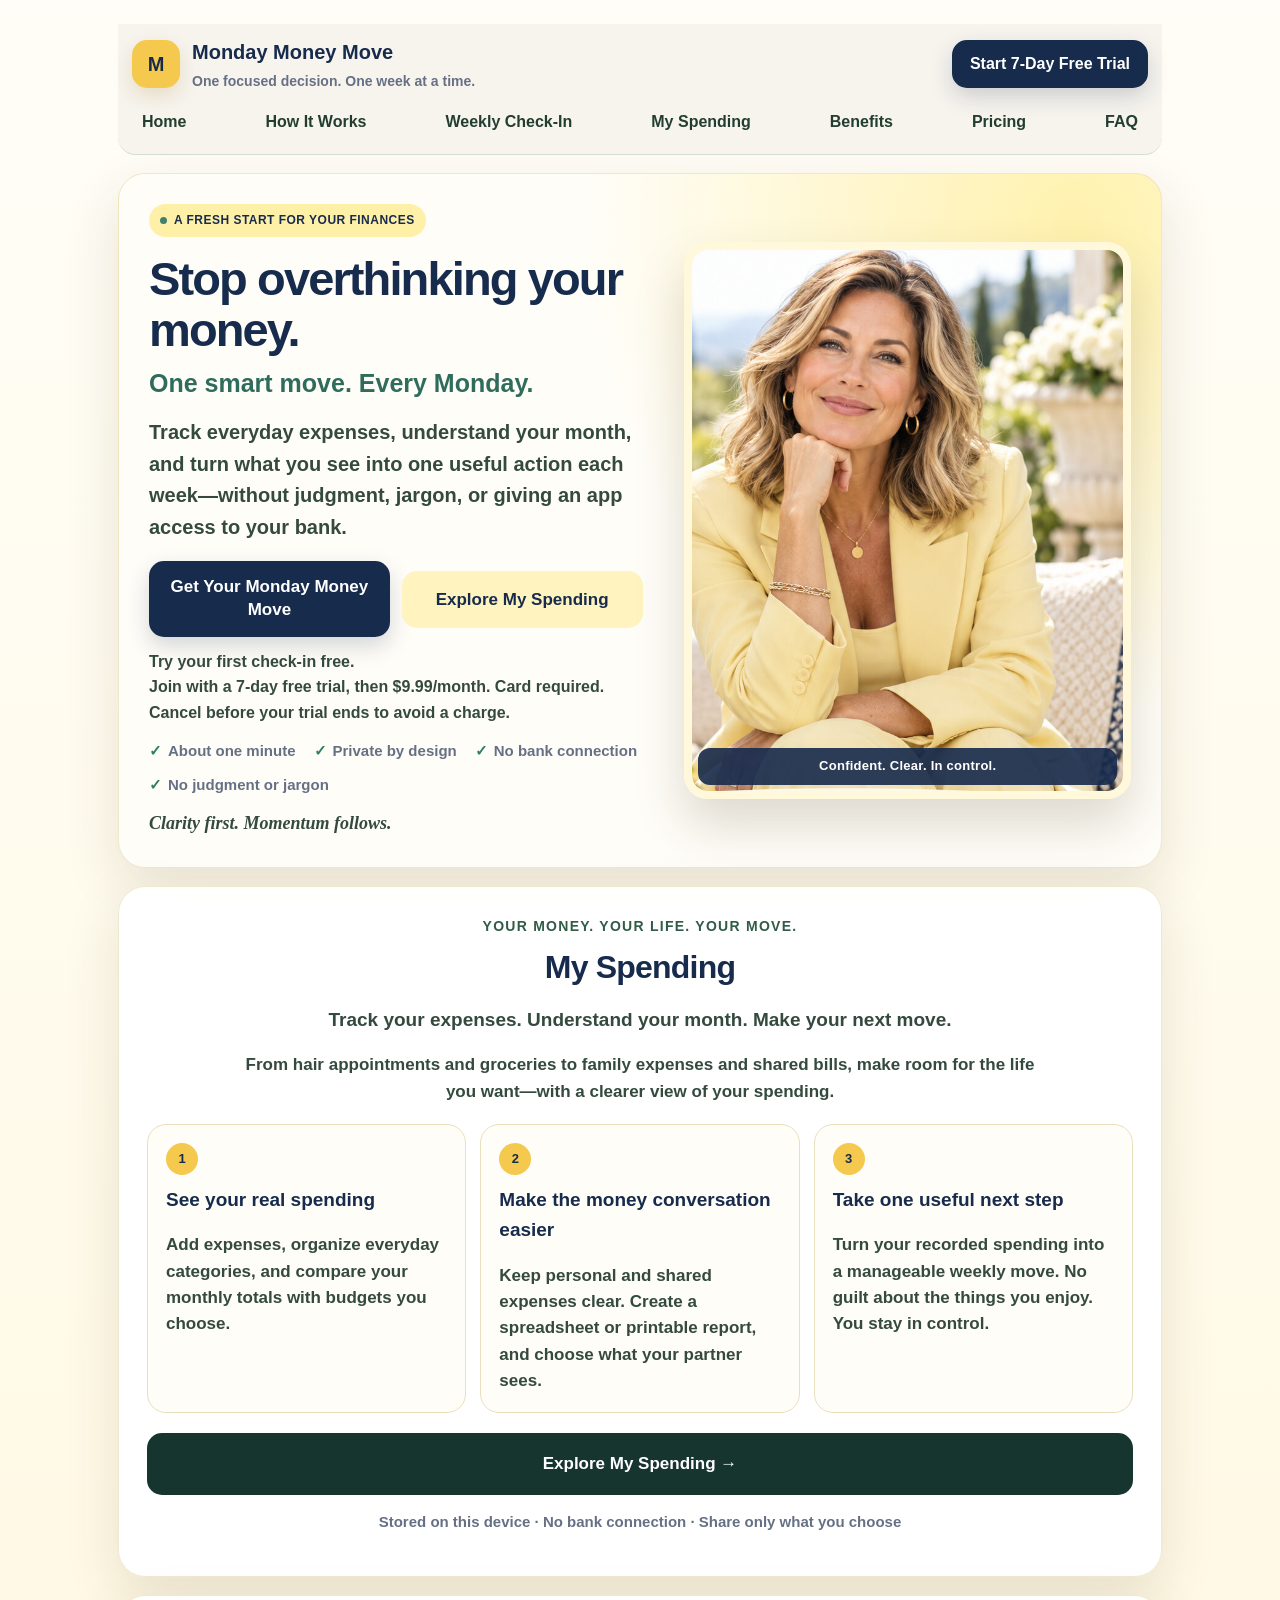
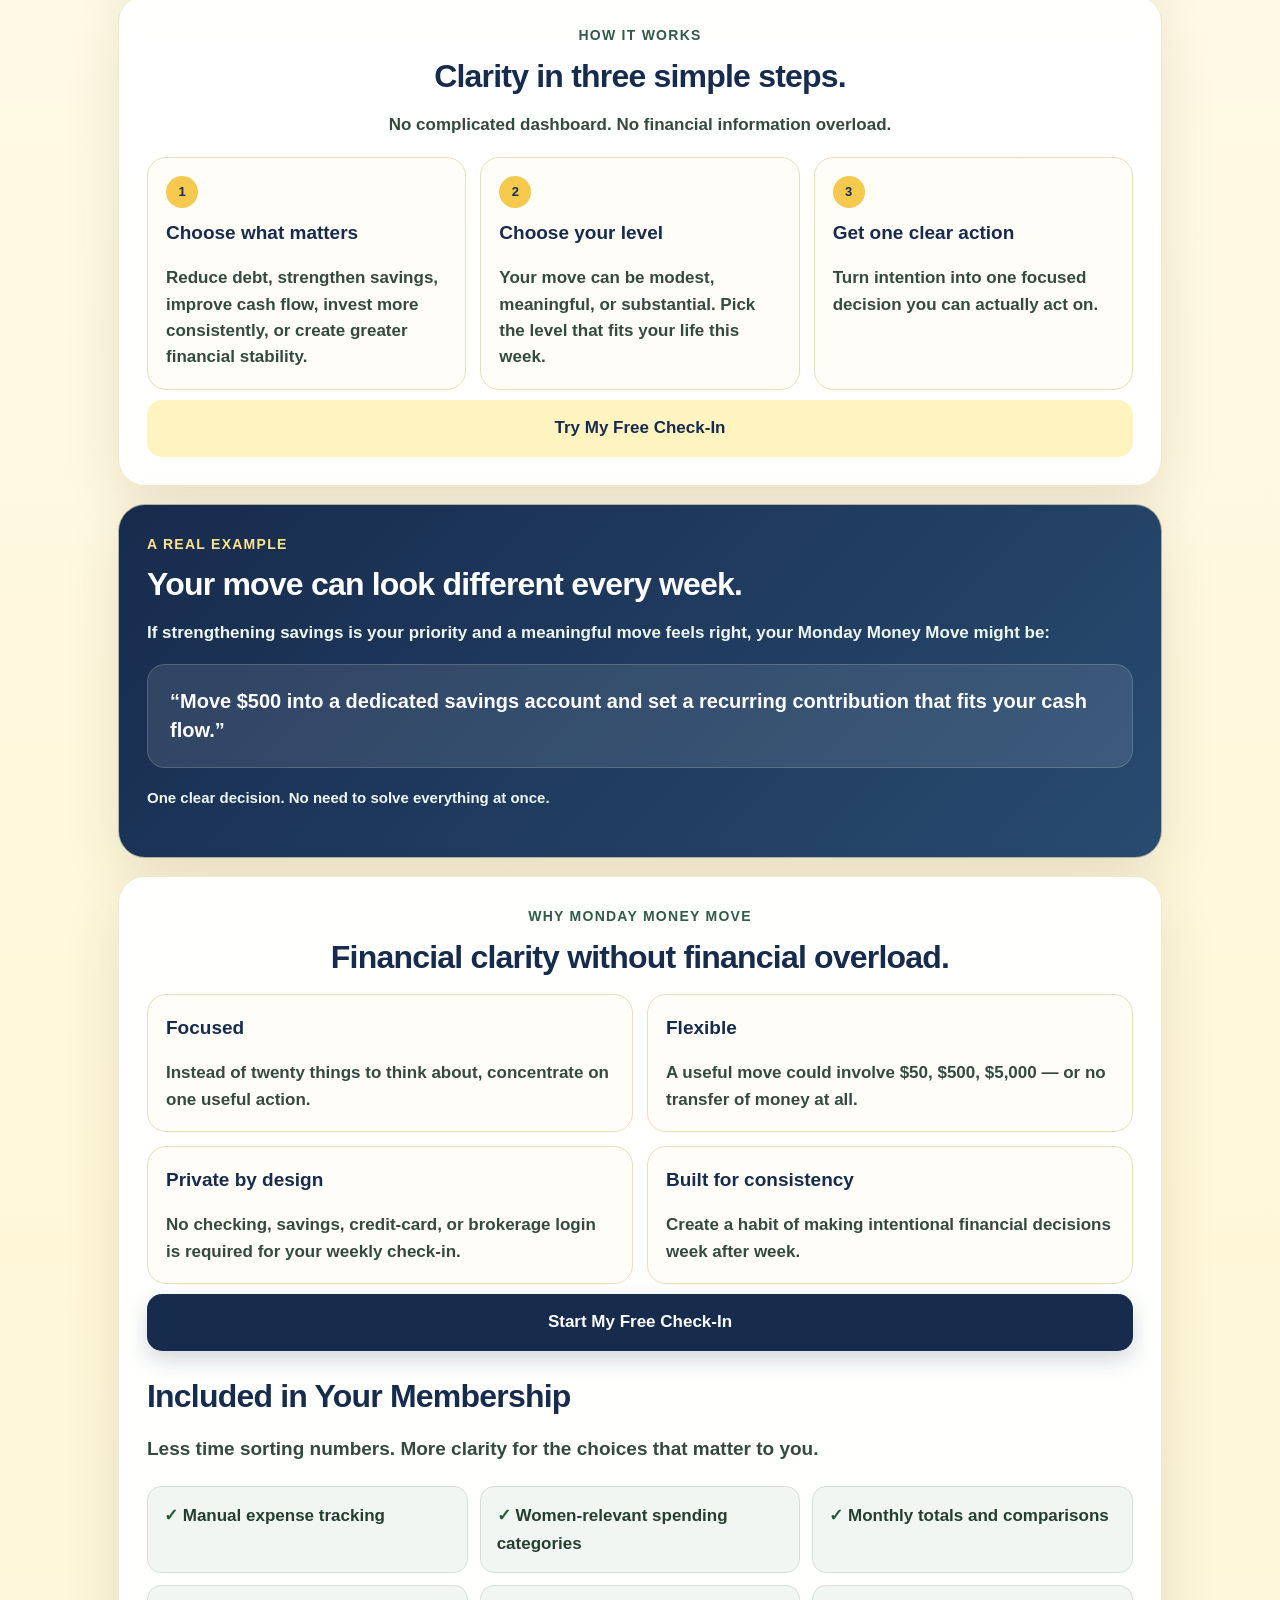
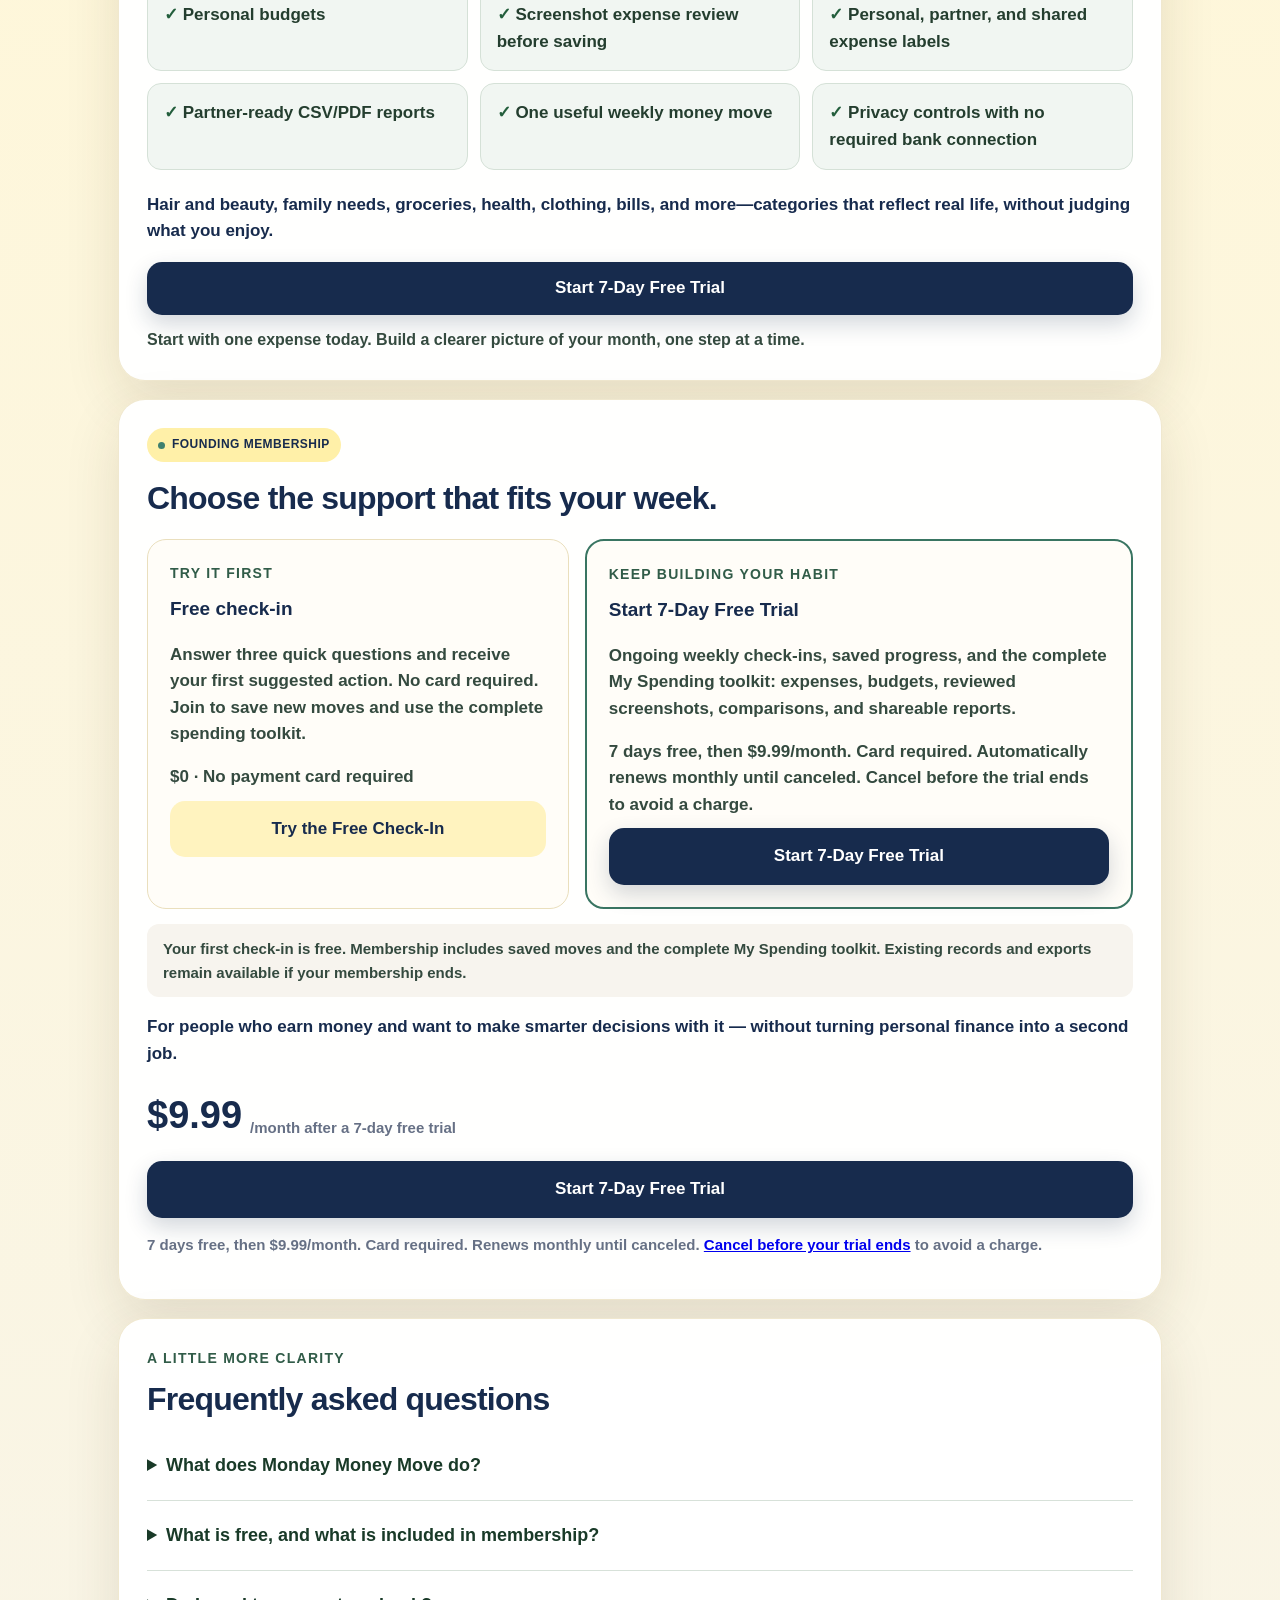
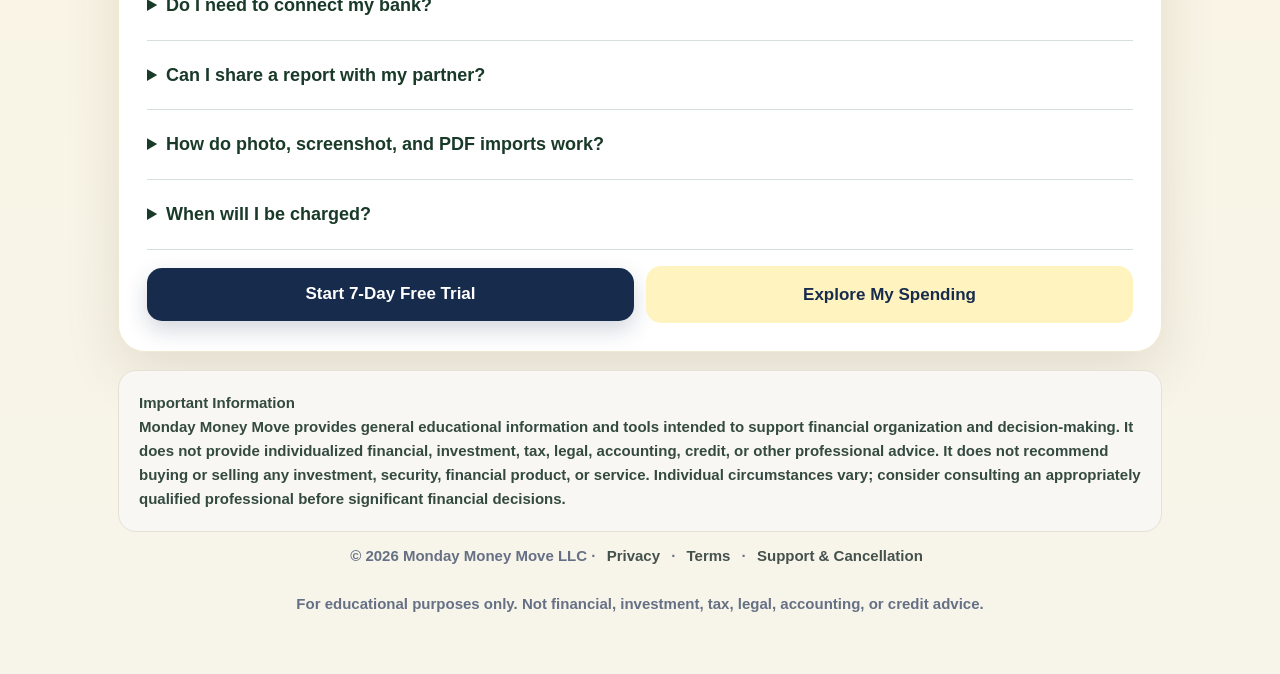
==== commit 43650bca: "Preserve full natural portrait without arch clipping or letterboxing" ====
--- a/index.html
+++ b/index.html
@@ -4,7 +4,7 @@
 <meta charset="UTF-8"><meta name="referrer" content="no-referrer"><meta name="viewport" content="width=device-width,initial-scale=1,viewport-fit=cover"><meta name="theme-color" content="#f4c94e"><meta name="apple-mobile-web-app-capable" content="yes"><meta name="apple-mobile-web-app-title" content="Monday Money Move"><link rel="manifest" href="manifest.webmanifest"><title>Monday Money Move</title>
 <style>
 :root{--ink:#17211f;--muted:#66706d;--green:#16352f;--mid:#397562;--mint:#dff1e9;--cream:#f7f4ee;--line:#e3e7e4;--gold:#b79b67;--shadow:0 18px 55px rgba(27,48,42,.10)}*{box-sizing:border-box}html{scroll-behavior:smooth}body{font-family:-apple-system,BlinkMacSystemFont,"Segoe UI",Arial,sans-serif;background:linear-gradient(180deg,#faf8f3,#edf5f1);margin:0;color:var(--ink)}.app{max-width:940px;margin:auto;padding:24px 18px 46px}.brand{display:flex;justify-content:space-between;align-items:center;gap:14px;margin:2px 2px 22px}.brand-left{display:flex;align-items:center;gap:12px}.logo{width:48px;height:48px;border-radius:15px;background:var(--green);color:#fff;display:grid;place-items:center;font-weight:850;font-size:20px;box-shadow:0 8px 20px rgba(22,53,47,.2)}.brand strong{font-size:20px}.brand span{display:block;color:var(--muted);font-size:13px;margin-top:2px}.nav{display:flex;gap:18px}.nav a{color:#53615d;text-decoration:none;font-size:13px;font-weight:700}.card{background:rgba(255,255,255,.97);padding:32px;border-radius:27px;margin-bottom:17px;box-shadow:var(--shadow);border:1px solid rgba(255,255,255,.84)}.hero{padding:46px 40px;background:radial-gradient(circle at 96% 0%,var(--mint),transparent 42%),#fff}.hero-grid{display:grid;grid-template-columns:1.25fr .75fr;gap:30px;align-items:center}.badge{display:inline-flex;align-items:center;gap:7px;background:var(--mint);color:var(--green);border-radius:999px;padding:7px 11px;font-size:12px;font-weight:800;letter-spacing:.04em;margin-bottom:17px}.badge:before{content:"";width:7px;height:7px;border-radius:50%;background:#2b8065}h1{font-size:49px;line-height:1.03;letter-spacing:-.04em;margin:0 0 17px}h2{font-size:30px;line-height:1.16;letter-spacing:-.025em;margin:0 0 13px}h3{font-size:19px;margin:0 0 8px}p{line-height:1.58}.lead{font-size:19px;color:#394542;max-width:620px;margin-bottom:24px}.kicker{font-family:Georgia,serif;font-size:18px;font-style:italic;color:#6a655a;margin:12px 0 0}button{width:100%;padding:17px 20px;margin-top:10px;border:none;border-radius:15px;font-size:17px;font-weight:780;cursor:pointer}button:active{transform:scale(.985)}.main{background:var(--green);color:#fff;box-shadow:0 9px 22px rgba(22,53,47,.18)}.secondary{background:#edf3f0;color:var(--green)}.text-btn{background:transparent;color:var(--muted);font-size:14px;padding:10px}.trust{display:flex;flex-wrap:wrap;gap:13px 21px;margin-top:18px;color:var(--muted);font-size:13px}.trust span:before{content:"✓";color:#2b8065;font-weight:900;margin-right:6px}.hero-photo-wrap{margin:0;position:relative}.hero-photo{display:block;width:100%;aspect-ratio:3/2;object-fit:cover;object-position:center;border-radius:24px;box-shadow:0 24px 45px rgba(22,53,47,.20);border:6px solid rgba(255,255,255,.9)}.hero-photo-wrap:after{content:"One clear step together";position:absolute;left:14px;right:14px;bottom:14px;padding:10px 13px;border-radius:12px;background:rgba(22,53,47,.88);color:#fff;font-size:12px;font-weight:800;letter-spacing:.02em;text-align:center}.phone{background:#142d28;border-radius:30px;padding:9px;box-shadow:0 24px 45px rgba(22,53,47,.24);max-width:240px;margin:auto;transform:rotate(2deg)}.phone-screen{background:linear-gradient(180deg,#fbfaf6,#edf5f1);border-radius:23px;padding:20px 15px;min-height:350px}.mini-logo{width:38px;height:38px;background:var(--green);color:white;border-radius:12px;display:grid;place-items:center;font-weight:850;margin-bottom:18px}.mini-title{font-size:20px;font-weight:850;line-height:1.15;margin-bottom:8px}.mini-copy{font-size:12px;color:var(--muted);line-height:1.5}.mini-card{background:white;border-radius:14px;padding:12px;margin-top:14px;box-shadow:0 9px 24px rgba(27,48,42,.08);font-size:12px;font-weight:700;color:var(--green)}.section-title{text-align:center;max-width:650px;margin:0 auto 22px}.section-title p{color:var(--muted);margin-bottom:0}.grid3{display:grid;grid-template-columns:repeat(3,1fr);gap:14px}.grid2{display:grid;grid-template-columns:repeat(2,1fr);gap:14px}.info{background:#f7f8f5;border:1px solid var(--line);border-radius:19px;padding:20px}.num{width:32px;height:32px;border-radius:50%;background:var(--green);color:white;display:grid;place-items:center;font-size:13px;font-weight:850;margin-bottom:14px}.info p{font-size:14px;color:var(--muted);margin-bottom:0}.example{background:linear-gradient(135deg,#16352f,#2f6756);color:white}.example .eyebrow{color:#b9e1d2}.example-quote{background:rgba(255,255,255,.10);border:1px solid rgba(255,255,255,.16);padding:22px;border-radius:18px;font-size:20px;font-weight:760;line-height:1.45;margin-top:16px}.example small{color:#dce8e4}.eyebrow{font-size:13px;text-transform:uppercase;letter-spacing:.09em;color:#477565;font-weight:800;margin-bottom:10px}.progress{height:7px;background:#edf0ee;border-radius:99px;margin:0 0 24px;overflow:hidden}.progress span{display:block;height:100%;background:#4b9279;border-radius:99px;transition:width .25s}.choice{background:#f3f5f3;color:var(--ink);text-align:left;display:flex;justify-content:space-between;align-items:center;border:1px solid transparent}.choice:after{content:"→";font-size:20px;color:#56806f}.choice:hover{background:#ecf4f0;border-color:#d4e4dc}.hidden{display:none!important}.result-box{background:var(--cream);border-left:5px solid #4b9279;padding:21px;border-radius:16px;margin:17px 0}.result-box.done{border-color:#2b8065;background:#eaf6f0}.conversion{background:linear-gradient(180deg,#fff,#f5f8f6);border:1px solid #dbe6e0;border-radius:20px;padding:22px;margin-top:18px}.conversion h3{font-size:22px}.conversion ul{padding-left:20px;color:#47534f;line-height:1.7}.price-row{display:flex;align-items:flex-end;gap:8px;margin:14px 0 5px}.price{font-size:38px;font-weight:850}.period{font-size:15px;font-weight:650;color:var(--muted);padding-bottom:6px}.stats{display:grid;grid-template-columns:repeat(2,1fr);gap:12px;margin:18px 0}.stat{background:#f4f7f5;border:1px solid var(--line);border-radius:16px;padding:17px}.stat b{display:block;font-size:27px;color:var(--green)}.stat span,.small{font-size:13px;color:var(--muted)}.history-item{display:flex;gap:13px;padding:15px 0;border-top:1px solid var(--line)}.history-dot{width:27px;height:27px;flex:0 0 27px;border-radius:50%;display:grid;place-items:center;background:#edf0ee;color:#79817f;font-size:13px;font-weight:800}.history-dot.complete{background:var(--mint);color:var(--green)}.history-copy{font-size:14px;line-height:1.4}.history-copy small{display:block;color:var(--muted);margin-top:4px}.disclaimer{background:#f8f7f3;border:1px solid #e7e1d5;border-radius:18px;padding:20px;color:#5f625f;font-size:12px;line-height:1.6}.footer{text-align:center;color:var(--muted);font-size:12px;padding:12px}.footer a{color:#44514d;text-decoration:none;margin:0 7px}@media(max-width:700px){.app{padding:15px 12px 30px}.card,.hero{padding:24px;border-radius:22px}.hero-grid,.grid3,.grid2{grid-template-columns:1fr}.phone{max-width:215px;margin-top:10px}h1{font-size:38px}.lead{font-size:17px}.trust{display:block}.trust span{display:block;margin-top:7px}.nav{display:none}}
-</style><link rel="stylesheet" href="readability.css?v=3-portrait"><link rel="stylesheet" href="woman-theme.css?v=1"></head>
+</style><link rel="stylesheet" href="readability.css?v=3-portrait"><link rel="stylesheet" href="woman-theme.css?v=2-portrait"></head>
 <body><div class="app">
 <header class="brand"><div class="brand-left"><div class="logo">M</div><div><strong>Monday Money Move</strong><span>One focused decision. One week at a time.</span></div></div><button id="menuToggle" class="menu-toggle" type="button" aria-controls="siteMenu" aria-expanded="false">Menu</button><button class="main nav-cta" onclick="join()">Start 7-Day Free Trial</button><nav class="site-nav" id="siteMenu" aria-label="Main navigation"><a href="#home">Home</a><a href="#how">How It Works</a><a href="#quiz" id="weeklyCheckInLink">Weekly Check-In</a><a href="#spending-benefits">My Spending</a><a href="#why">Benefits</a><a href="#membership">Pricing</a><a href="#faq">FAQ</a></nav></header>
 <section class="card hero" id="home"><div class="hero-grid"><div><div class="badge">A FRESH START FOR YOUR FINANCES</div><h1>Stop overthinking your money.</h1><p class="hero-promise">One smart move. Every Monday.</p><p class="lead">Track everyday expenses, understand your month, and turn what you see into one useful action each week—without judgment, jargon, or giving an app access to your bank.</p><div class="cta-row"><button class="main" onclick="startCheckIn()">Get Your Monday Money Move</button><a class="cta-link secondary" href="spending.html">Explore My Spending</a></div><p class="free-note"><strong>Try your first check-in free.</strong><br>Join with a 7-day free trial, then $9.99/month. Card required. Cancel before your trial ends to avoid a charge.</p><div class="trust"><span>About one minute</span><span>Private by design</span><span>No bank connection</span><span>No judgment or jargon</span></div><p class="kicker">Clarity first. Momentum follows.</p></div><figure class="hero-photo-wrap"><img class="hero-photo" src="brand/monday-money-move-hero-woman.jpg?v=1" alt="A confident woman enjoying a calm Monday morning outdoors" width="700" height="880" fetchpriority="high"></figure></div></section>
--- a/woman-theme.css
+++ b/woman-theme.css
@@ -22,7 +22,7 @@
 .hero-promise{font-size:25px;line-height:1.25;font-weight:800;color:#2f6c5c;margin:-5px 0 18px}
 .main{background:#172b4d;box-shadow:0 9px 22px rgba(23,43,77,.19)}
 .secondary{background:#fff3bf;color:#172b4d}
-.hero-photo{aspect-ratio:7/10;border-radius:180px 180px 30px 30px;border:8px solid #fff8da;object-position:center;box-shadow:0 26px 50px rgba(72,57,17,.18)}
+.hero-photo{aspect-ratio:auto;border-radius:24px;border:8px solid #fff8da;object-position:center;box-shadow:0 26px 50px rgba(72,57,17,.18)}
 .hero-photo-wrap:after{content:"Confident. Clear. In control.";background:rgba(23,43,77,.9)}
 .info{background:#fffdf8}
 .num{background:#f4c94e;color:#172b4d}
@@ -32,4 +32,4 @@
 .result-box{border-left-color:#f4c94e;background:#fff8d9}
 .price{color:#172b4d}
 .cta-link{display:inline-flex;align-items:center;justify-content:center;padding:17px 20px;border-radius:15px;font-size:17px;font-weight:780;text-decoration:none}
-@media(max-width:700px){.hero-grid{gap:22px}.hero-photo{max-height:590px}.hero-promise{font-size:21px}}
+@media(max-width:700px){.hero-grid{gap:22px}.hero-photo{max-height:none}.hero-promise{font-size:21px}}
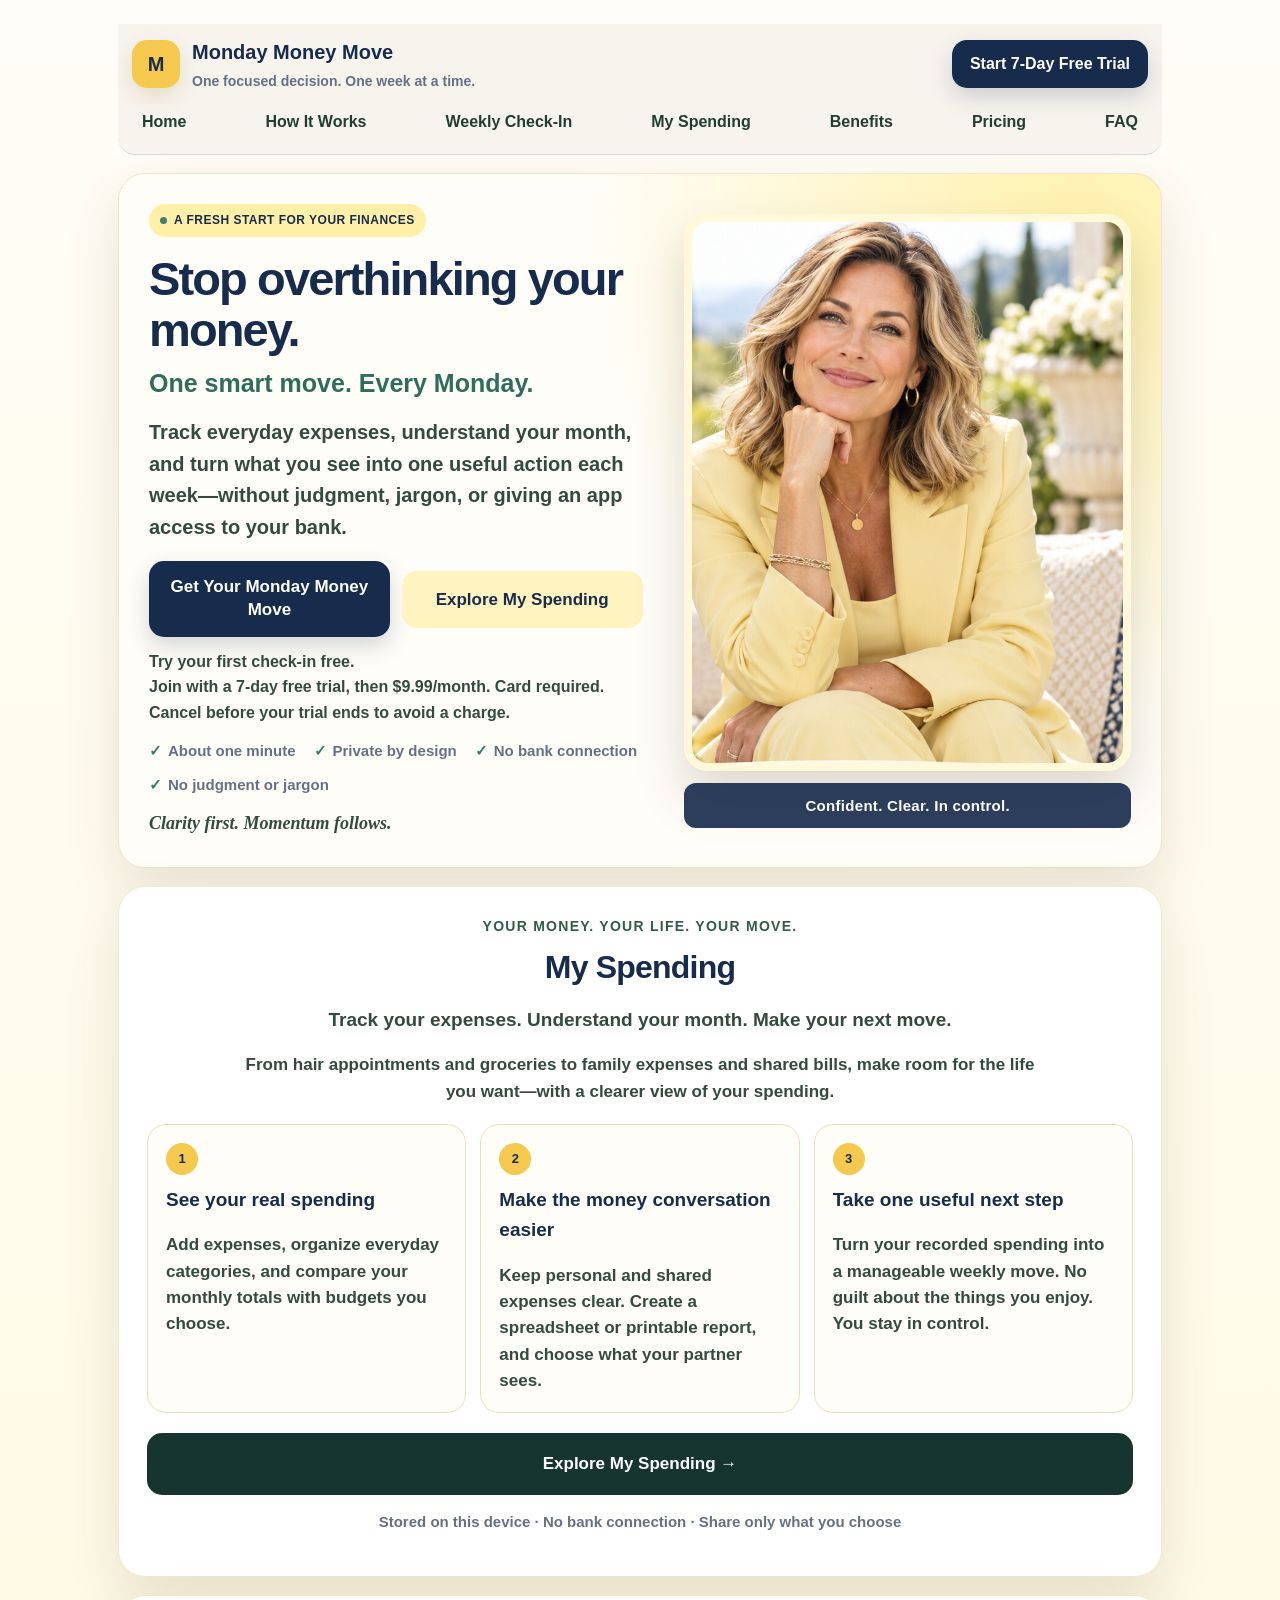
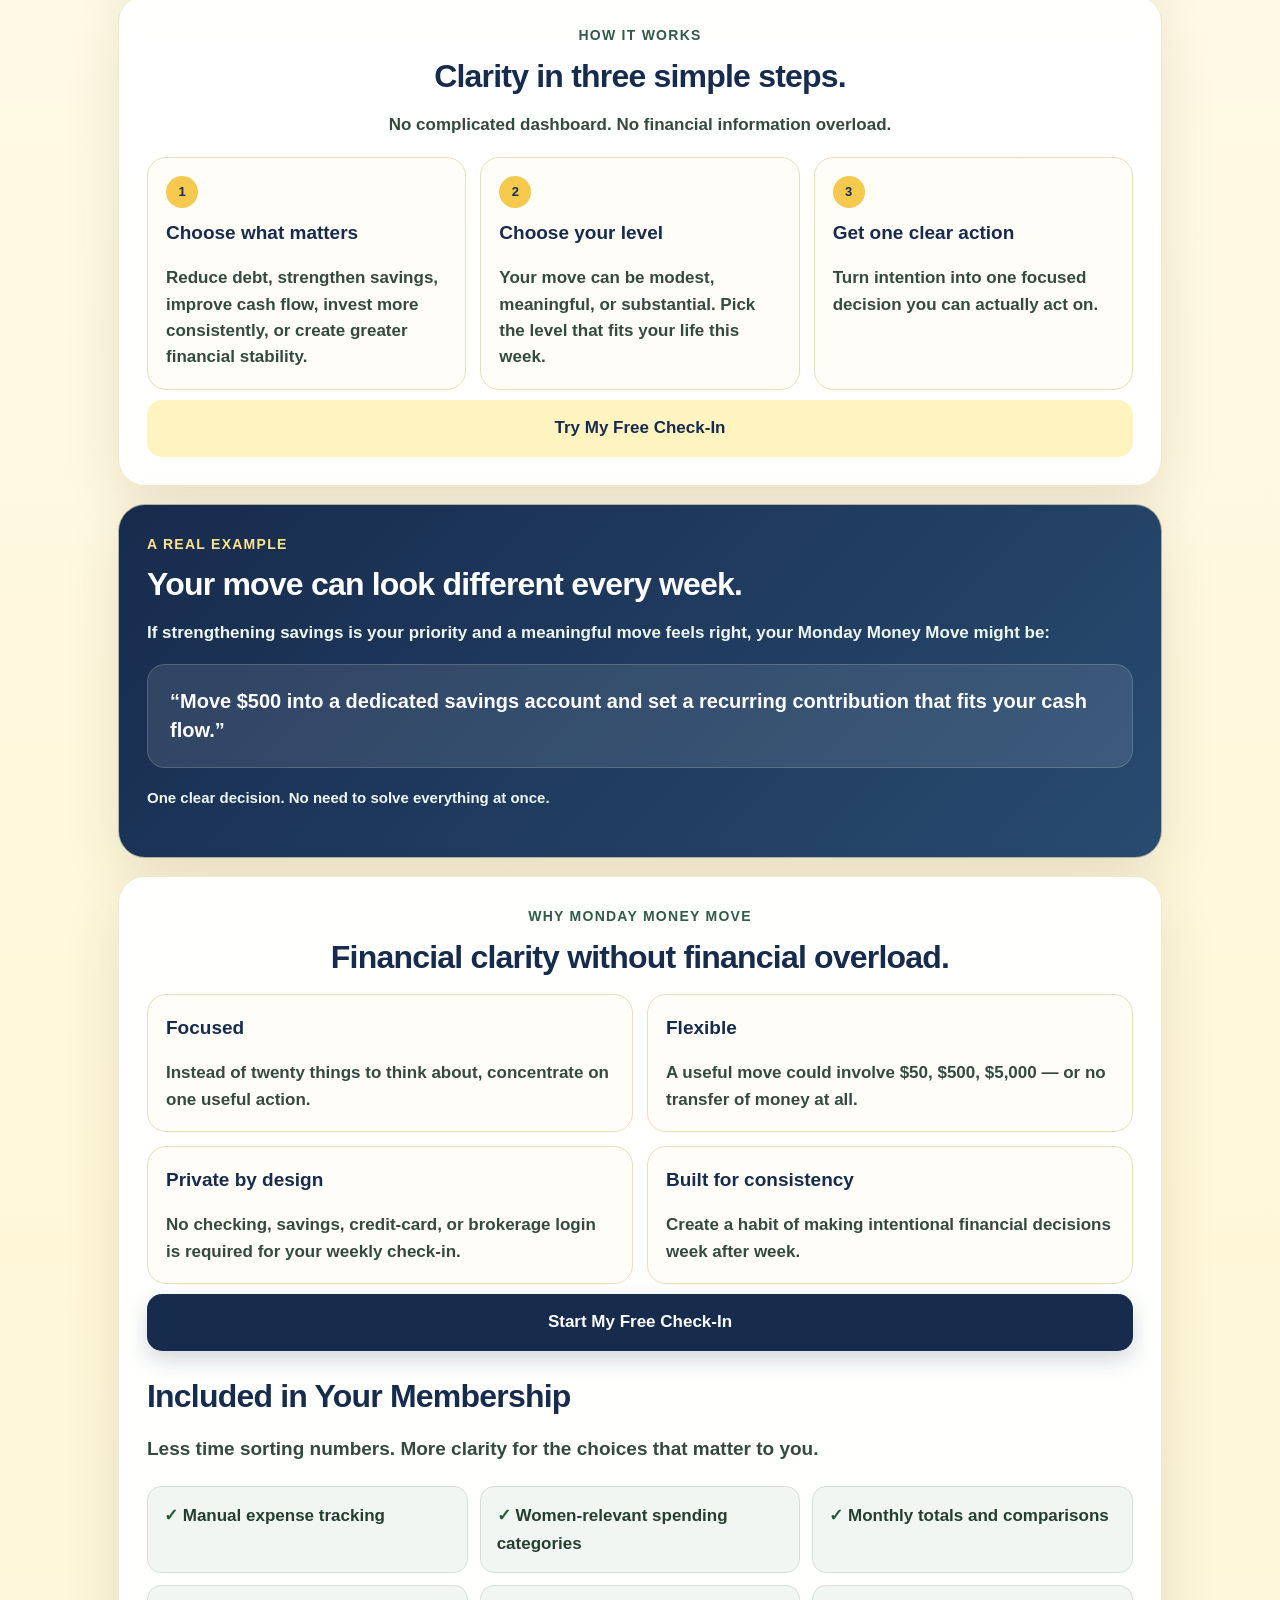
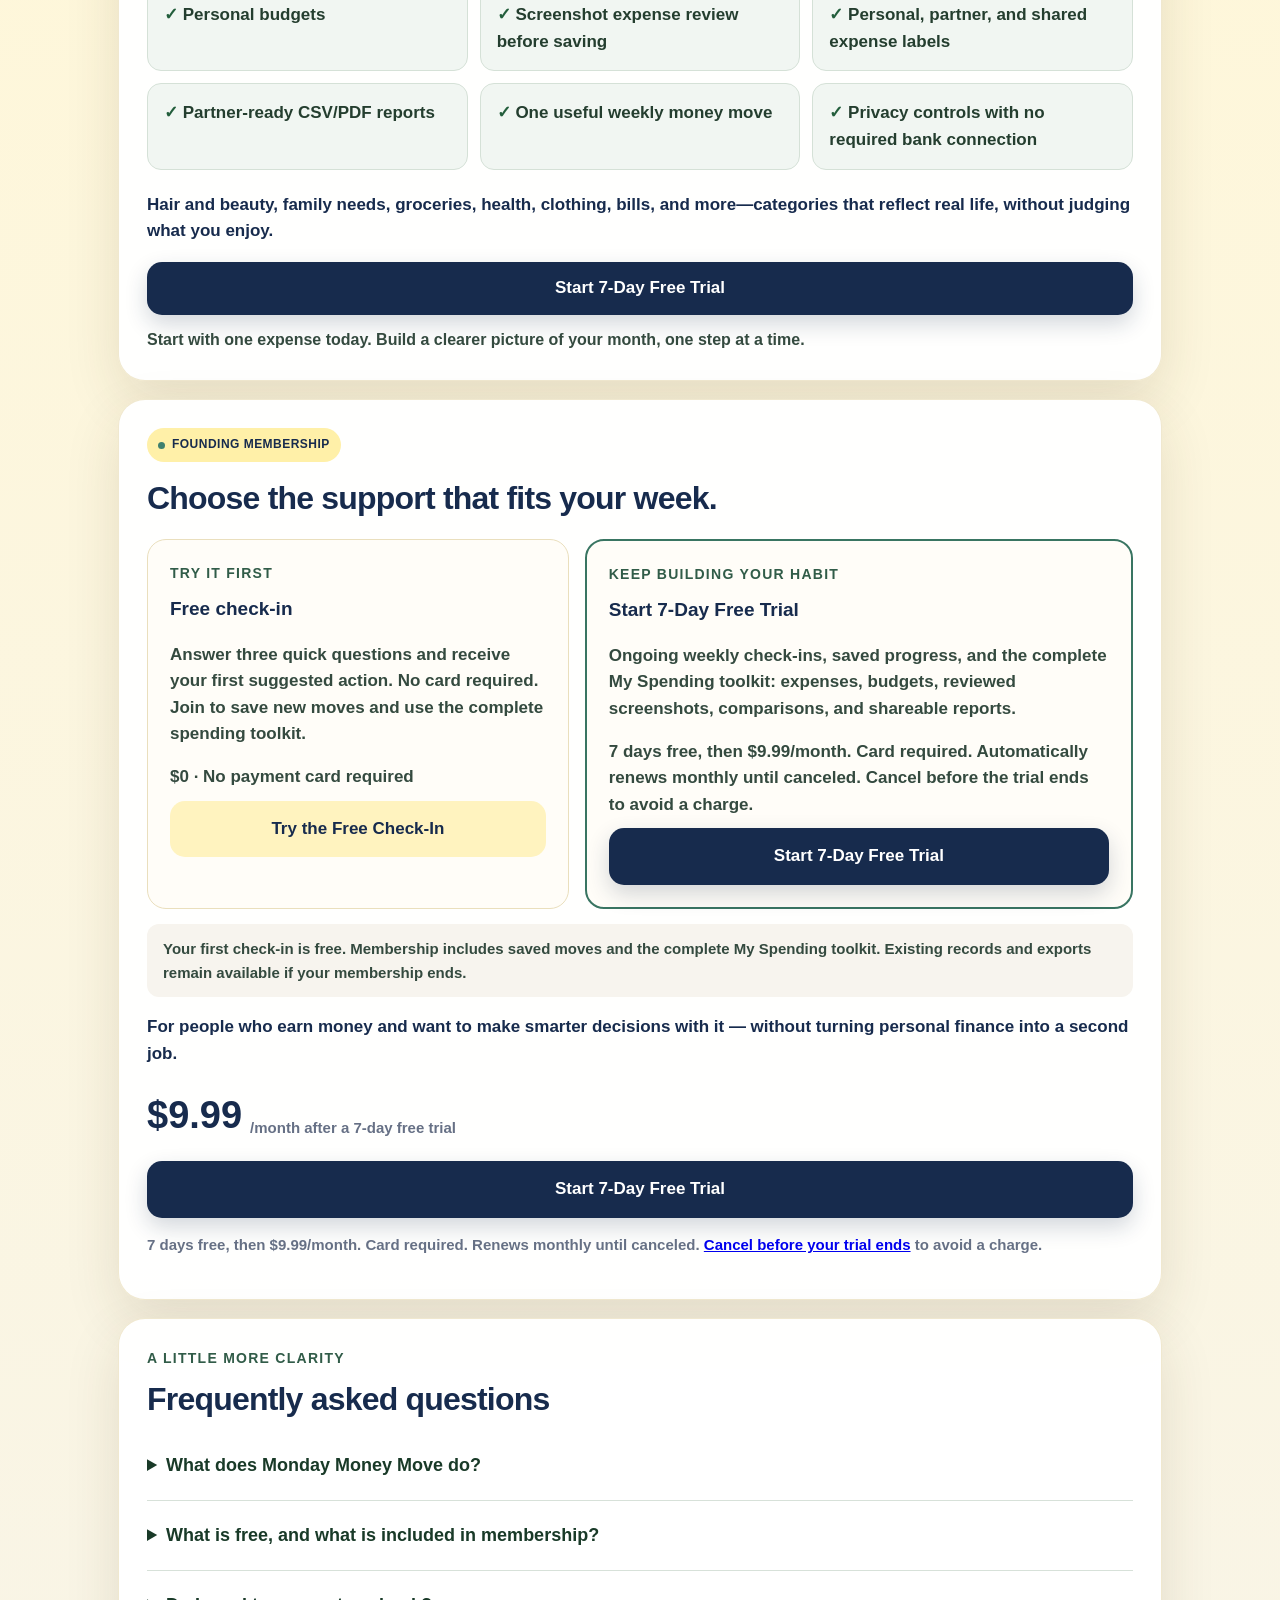
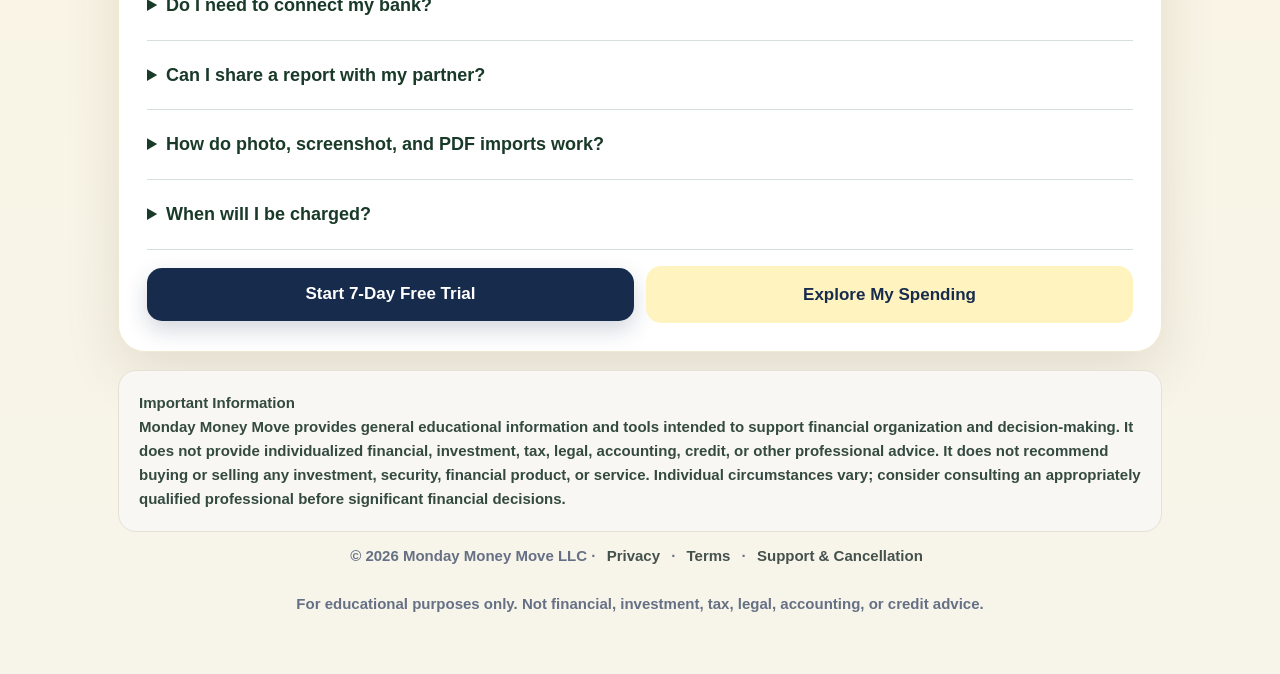
==== commit a24bb74e: "Refresh stylesheet URL so returning visitors receive portrait fix" ====
--- a/index.html
+++ b/index.html
@@ -4,7 +4,7 @@
 <meta charset="UTF-8"><meta name="referrer" content="no-referrer"><meta name="viewport" content="width=device-width,initial-scale=1,viewport-fit=cover"><meta name="theme-color" content="#f4c94e"><meta name="apple-mobile-web-app-capable" content="yes"><meta name="apple-mobile-web-app-title" content="Monday Money Move"><link rel="manifest" href="manifest.webmanifest"><title>Monday Money Move</title>
 <style>
 :root{--ink:#17211f;--muted:#66706d;--green:#16352f;--mid:#397562;--mint:#dff1e9;--cream:#f7f4ee;--line:#e3e7e4;--gold:#b79b67;--shadow:0 18px 55px rgba(27,48,42,.10)}*{box-sizing:border-box}html{scroll-behavior:smooth}body{font-family:-apple-system,BlinkMacSystemFont,"Segoe UI",Arial,sans-serif;background:linear-gradient(180deg,#faf8f3,#edf5f1);margin:0;color:var(--ink)}.app{max-width:940px;margin:auto;padding:24px 18px 46px}.brand{display:flex;justify-content:space-between;align-items:center;gap:14px;margin:2px 2px 22px}.brand-left{display:flex;align-items:center;gap:12px}.logo{width:48px;height:48px;border-radius:15px;background:var(--green);color:#fff;display:grid;place-items:center;font-weight:850;font-size:20px;box-shadow:0 8px 20px rgba(22,53,47,.2)}.brand strong{font-size:20px}.brand span{display:block;color:var(--muted);font-size:13px;margin-top:2px}.nav{display:flex;gap:18px}.nav a{color:#53615d;text-decoration:none;font-size:13px;font-weight:700}.card{background:rgba(255,255,255,.97);padding:32px;border-radius:27px;margin-bottom:17px;box-shadow:var(--shadow);border:1px solid rgba(255,255,255,.84)}.hero{padding:46px 40px;background:radial-gradient(circle at 96% 0%,var(--mint),transparent 42%),#fff}.hero-grid{display:grid;grid-template-columns:1.25fr .75fr;gap:30px;align-items:center}.badge{display:inline-flex;align-items:center;gap:7px;background:var(--mint);color:var(--green);border-radius:999px;padding:7px 11px;font-size:12px;font-weight:800;letter-spacing:.04em;margin-bottom:17px}.badge:before{content:"";width:7px;height:7px;border-radius:50%;background:#2b8065}h1{font-size:49px;line-height:1.03;letter-spacing:-.04em;margin:0 0 17px}h2{font-size:30px;line-height:1.16;letter-spacing:-.025em;margin:0 0 13px}h3{font-size:19px;margin:0 0 8px}p{line-height:1.58}.lead{font-size:19px;color:#394542;max-width:620px;margin-bottom:24px}.kicker{font-family:Georgia,serif;font-size:18px;font-style:italic;color:#6a655a;margin:12px 0 0}button{width:100%;padding:17px 20px;margin-top:10px;border:none;border-radius:15px;font-size:17px;font-weight:780;cursor:pointer}button:active{transform:scale(.985)}.main{background:var(--green);color:#fff;box-shadow:0 9px 22px rgba(22,53,47,.18)}.secondary{background:#edf3f0;color:var(--green)}.text-btn{background:transparent;color:var(--muted);font-size:14px;padding:10px}.trust{display:flex;flex-wrap:wrap;gap:13px 21px;margin-top:18px;color:var(--muted);font-size:13px}.trust span:before{content:"✓";color:#2b8065;font-weight:900;margin-right:6px}.hero-photo-wrap{margin:0;position:relative}.hero-photo{display:block;width:100%;aspect-ratio:3/2;object-fit:cover;object-position:center;border-radius:24px;box-shadow:0 24px 45px rgba(22,53,47,.20);border:6px solid rgba(255,255,255,.9)}.hero-photo-wrap:after{content:"One clear step together";position:absolute;left:14px;right:14px;bottom:14px;padding:10px 13px;border-radius:12px;background:rgba(22,53,47,.88);color:#fff;font-size:12px;font-weight:800;letter-spacing:.02em;text-align:center}.phone{background:#142d28;border-radius:30px;padding:9px;box-shadow:0 24px 45px rgba(22,53,47,.24);max-width:240px;margin:auto;transform:rotate(2deg)}.phone-screen{background:linear-gradient(180deg,#fbfaf6,#edf5f1);border-radius:23px;padding:20px 15px;min-height:350px}.mini-logo{width:38px;height:38px;background:var(--green);color:white;border-radius:12px;display:grid;place-items:center;font-weight:850;margin-bottom:18px}.mini-title{font-size:20px;font-weight:850;line-height:1.15;margin-bottom:8px}.mini-copy{font-size:12px;color:var(--muted);line-height:1.5}.mini-card{background:white;border-radius:14px;padding:12px;margin-top:14px;box-shadow:0 9px 24px rgba(27,48,42,.08);font-size:12px;font-weight:700;color:var(--green)}.section-title{text-align:center;max-width:650px;margin:0 auto 22px}.section-title p{color:var(--muted);margin-bottom:0}.grid3{display:grid;grid-template-columns:repeat(3,1fr);gap:14px}.grid2{display:grid;grid-template-columns:repeat(2,1fr);gap:14px}.info{background:#f7f8f5;border:1px solid var(--line);border-radius:19px;padding:20px}.num{width:32px;height:32px;border-radius:50%;background:var(--green);color:white;display:grid;place-items:center;font-size:13px;font-weight:850;margin-bottom:14px}.info p{font-size:14px;color:var(--muted);margin-bottom:0}.example{background:linear-gradient(135deg,#16352f,#2f6756);color:white}.example .eyebrow{color:#b9e1d2}.example-quote{background:rgba(255,255,255,.10);border:1px solid rgba(255,255,255,.16);padding:22px;border-radius:18px;font-size:20px;font-weight:760;line-height:1.45;margin-top:16px}.example small{color:#dce8e4}.eyebrow{font-size:13px;text-transform:uppercase;letter-spacing:.09em;color:#477565;font-weight:800;margin-bottom:10px}.progress{height:7px;background:#edf0ee;border-radius:99px;margin:0 0 24px;overflow:hidden}.progress span{display:block;height:100%;background:#4b9279;border-radius:99px;transition:width .25s}.choice{background:#f3f5f3;color:var(--ink);text-align:left;display:flex;justify-content:space-between;align-items:center;border:1px solid transparent}.choice:after{content:"→";font-size:20px;color:#56806f}.choice:hover{background:#ecf4f0;border-color:#d4e4dc}.hidden{display:none!important}.result-box{background:var(--cream);border-left:5px solid #4b9279;padding:21px;border-radius:16px;margin:17px 0}.result-box.done{border-color:#2b8065;background:#eaf6f0}.conversion{background:linear-gradient(180deg,#fff,#f5f8f6);border:1px solid #dbe6e0;border-radius:20px;padding:22px;margin-top:18px}.conversion h3{font-size:22px}.conversion ul{padding-left:20px;color:#47534f;line-height:1.7}.price-row{display:flex;align-items:flex-end;gap:8px;margin:14px 0 5px}.price{font-size:38px;font-weight:850}.period{font-size:15px;font-weight:650;color:var(--muted);padding-bottom:6px}.stats{display:grid;grid-template-columns:repeat(2,1fr);gap:12px;margin:18px 0}.stat{background:#f4f7f5;border:1px solid var(--line);border-radius:16px;padding:17px}.stat b{display:block;font-size:27px;color:var(--green)}.stat span,.small{font-size:13px;color:var(--muted)}.history-item{display:flex;gap:13px;padding:15px 0;border-top:1px solid var(--line)}.history-dot{width:27px;height:27px;flex:0 0 27px;border-radius:50%;display:grid;place-items:center;background:#edf0ee;color:#79817f;font-size:13px;font-weight:800}.history-dot.complete{background:var(--mint);color:var(--green)}.history-copy{font-size:14px;line-height:1.4}.history-copy small{display:block;color:var(--muted);margin-top:4px}.disclaimer{background:#f8f7f3;border:1px solid #e7e1d5;border-radius:18px;padding:20px;color:#5f625f;font-size:12px;line-height:1.6}.footer{text-align:center;color:var(--muted);font-size:12px;padding:12px}.footer a{color:#44514d;text-decoration:none;margin:0 7px}@media(max-width:700px){.app{padding:15px 12px 30px}.card,.hero{padding:24px;border-radius:22px}.hero-grid,.grid3,.grid2{grid-template-columns:1fr}.phone{max-width:215px;margin-top:10px}h1{font-size:38px}.lead{font-size:17px}.trust{display:block}.trust span{display:block;margin-top:7px}.nav{display:none}}
-</style><link rel="stylesheet" href="readability.css?v=3-portrait"><link rel="stylesheet" href="woman-theme.css?v=2-portrait"></head>
+</style><link rel="stylesheet" href="readability.css?v=3-portrait"><link rel="stylesheet" href="woman-theme.css?v=3-caption"></head>
 <body><div class="app">
 <header class="brand"><div class="brand-left"><div class="logo">M</div><div><strong>Monday Money Move</strong><span>One focused decision. One week at a time.</span></div></div><button id="menuToggle" class="menu-toggle" type="button" aria-controls="siteMenu" aria-expanded="false">Menu</button><button class="main nav-cta" onclick="join()">Start 7-Day Free Trial</button><nav class="site-nav" id="siteMenu" aria-label="Main navigation"><a href="#home">Home</a><a href="#how">How It Works</a><a href="#quiz" id="weeklyCheckInLink">Weekly Check-In</a><a href="#spending-benefits">My Spending</a><a href="#why">Benefits</a><a href="#membership">Pricing</a><a href="#faq">FAQ</a></nav></header>
 <section class="card hero" id="home"><div class="hero-grid"><div><div class="badge">A FRESH START FOR YOUR FINANCES</div><h1>Stop overthinking your money.</h1><p class="hero-promise">One smart move. Every Monday.</p><p class="lead">Track everyday expenses, understand your month, and turn what you see into one useful action each week—without judgment, jargon, or giving an app access to your bank.</p><div class="cta-row"><button class="main" onclick="startCheckIn()">Get Your Monday Money Move</button><a class="cta-link secondary" href="spending.html">Explore My Spending</a></div><p class="free-note"><strong>Try your first check-in free.</strong><br>Join with a 7-day free trial, then $9.99/month. Card required. Cancel before your trial ends to avoid a charge.</p><div class="trust"><span>About one minute</span><span>Private by design</span><span>No bank connection</span><span>No judgment or jargon</span></div><p class="kicker">Clarity first. Momentum follows.</p></div><figure class="hero-photo-wrap"><img class="hero-photo" src="brand/monday-money-move-hero-woman.jpg?v=1" alt="A confident woman enjoying a calm Monday morning outdoors" width="700" height="880" fetchpriority="high"></figure></div></section>
--- a/woman-theme.css
+++ b/woman-theme.css
@@ -23,7 +23,7 @@
 .main{background:#172b4d;box-shadow:0 9px 22px rgba(23,43,77,.19)}
 .secondary{background:#fff3bf;color:#172b4d}
 .hero-photo{aspect-ratio:auto;border-radius:24px;border:8px solid #fff8da;object-position:center;box-shadow:0 26px 50px rgba(72,57,17,.18)}
-.hero-photo-wrap:after{content:"Confident. Clear. In control.";background:rgba(23,43,77,.9)}
+.hero-photo-wrap:after{content:"Confident. Clear. In control.";position:static;display:block;margin-top:12px;padding:12px 14px;border-radius:12px;background:rgba(23,43,77,.9);font-size:15px;line-height:1.4}
 .info{background:#fffdf8}
 .num{background:#f4c94e;color:#172b4d}
 .example{background:linear-gradient(135deg,#172b4d,#284b70)}
@@ -32,4 +32,4 @@
 .result-box{border-left-color:#f4c94e;background:#fff8d9}
 .price{color:#172b4d}
 .cta-link{display:inline-flex;align-items:center;justify-content:center;padding:17px 20px;border-radius:15px;font-size:17px;font-weight:780;text-decoration:none}
-@media(max-width:700px){.hero-grid{gap:22px}.hero-photo{max-height:none}.hero-promise{font-size:21px}}
+@media(max-width:760px){.hero-grid{grid-template-columns:1fr;gap:22px}.hero-photo{max-height:none}.hero-promise{font-size:21px}}
